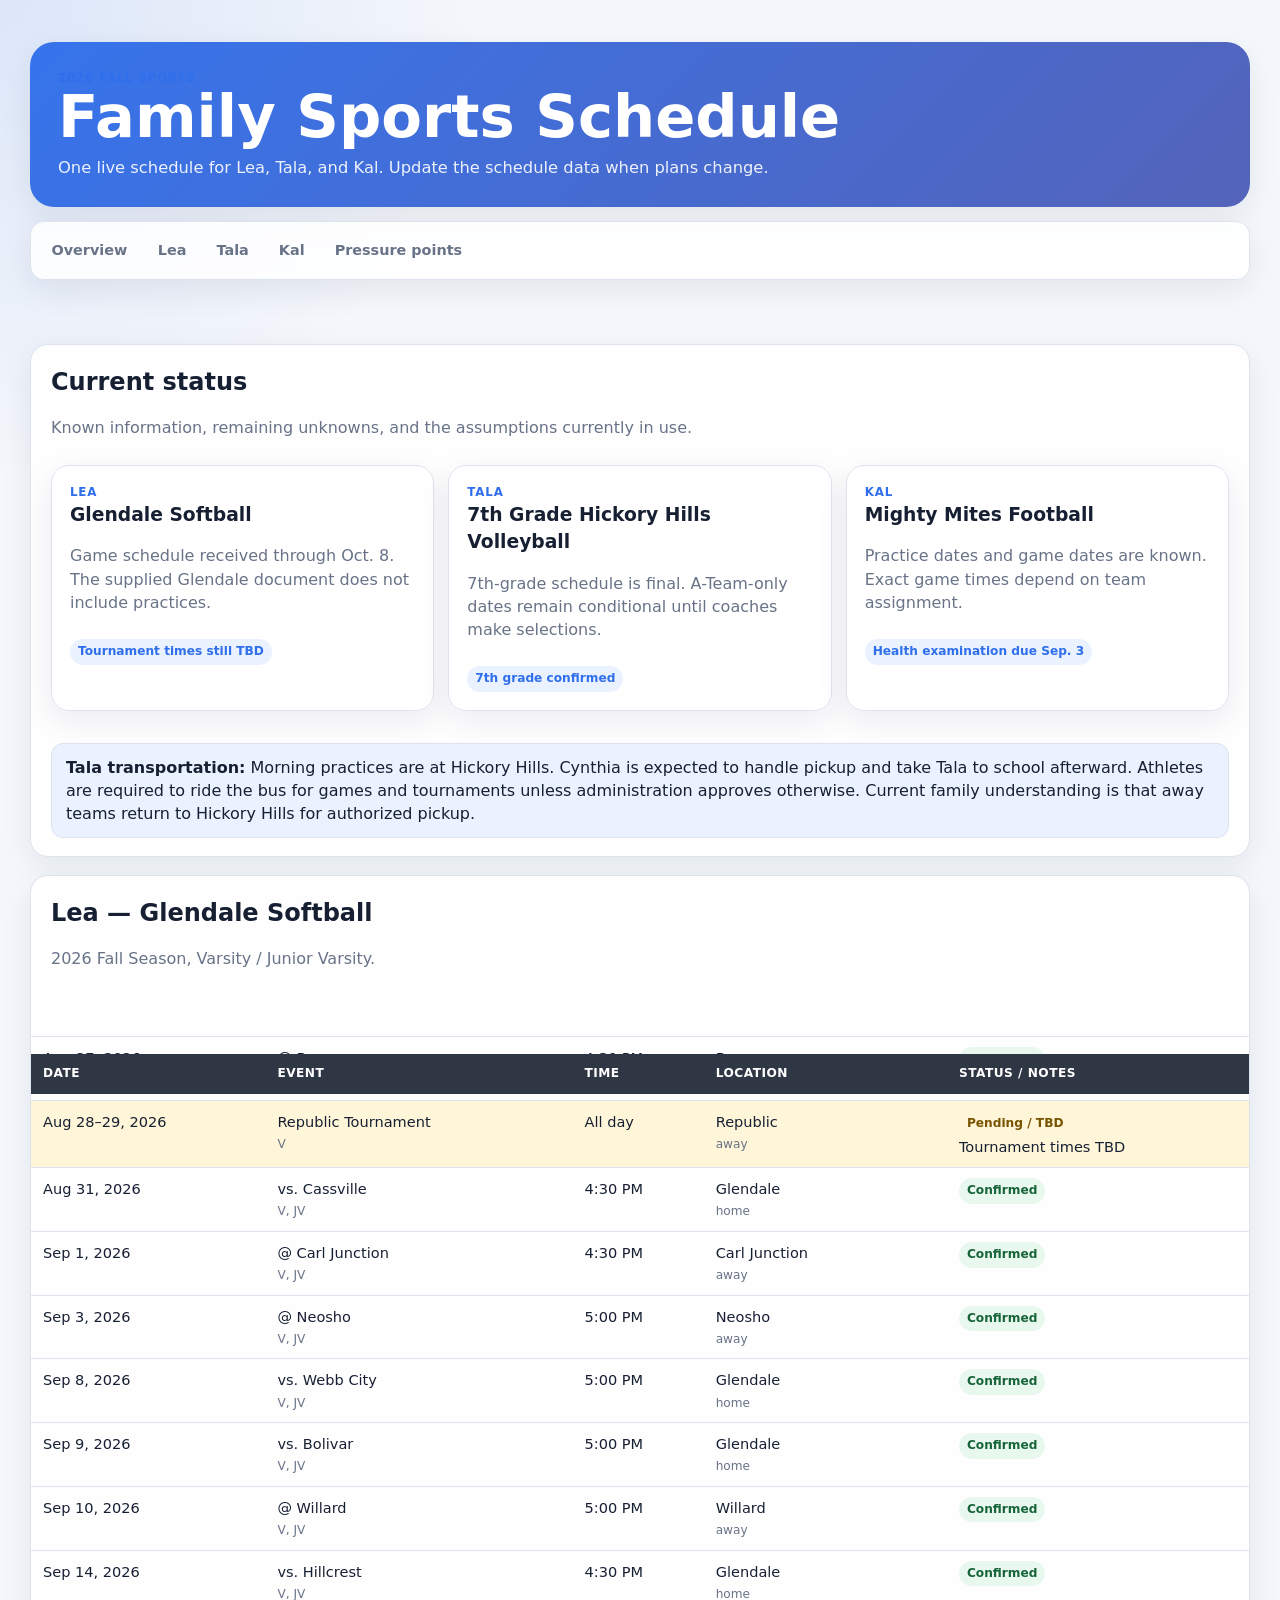
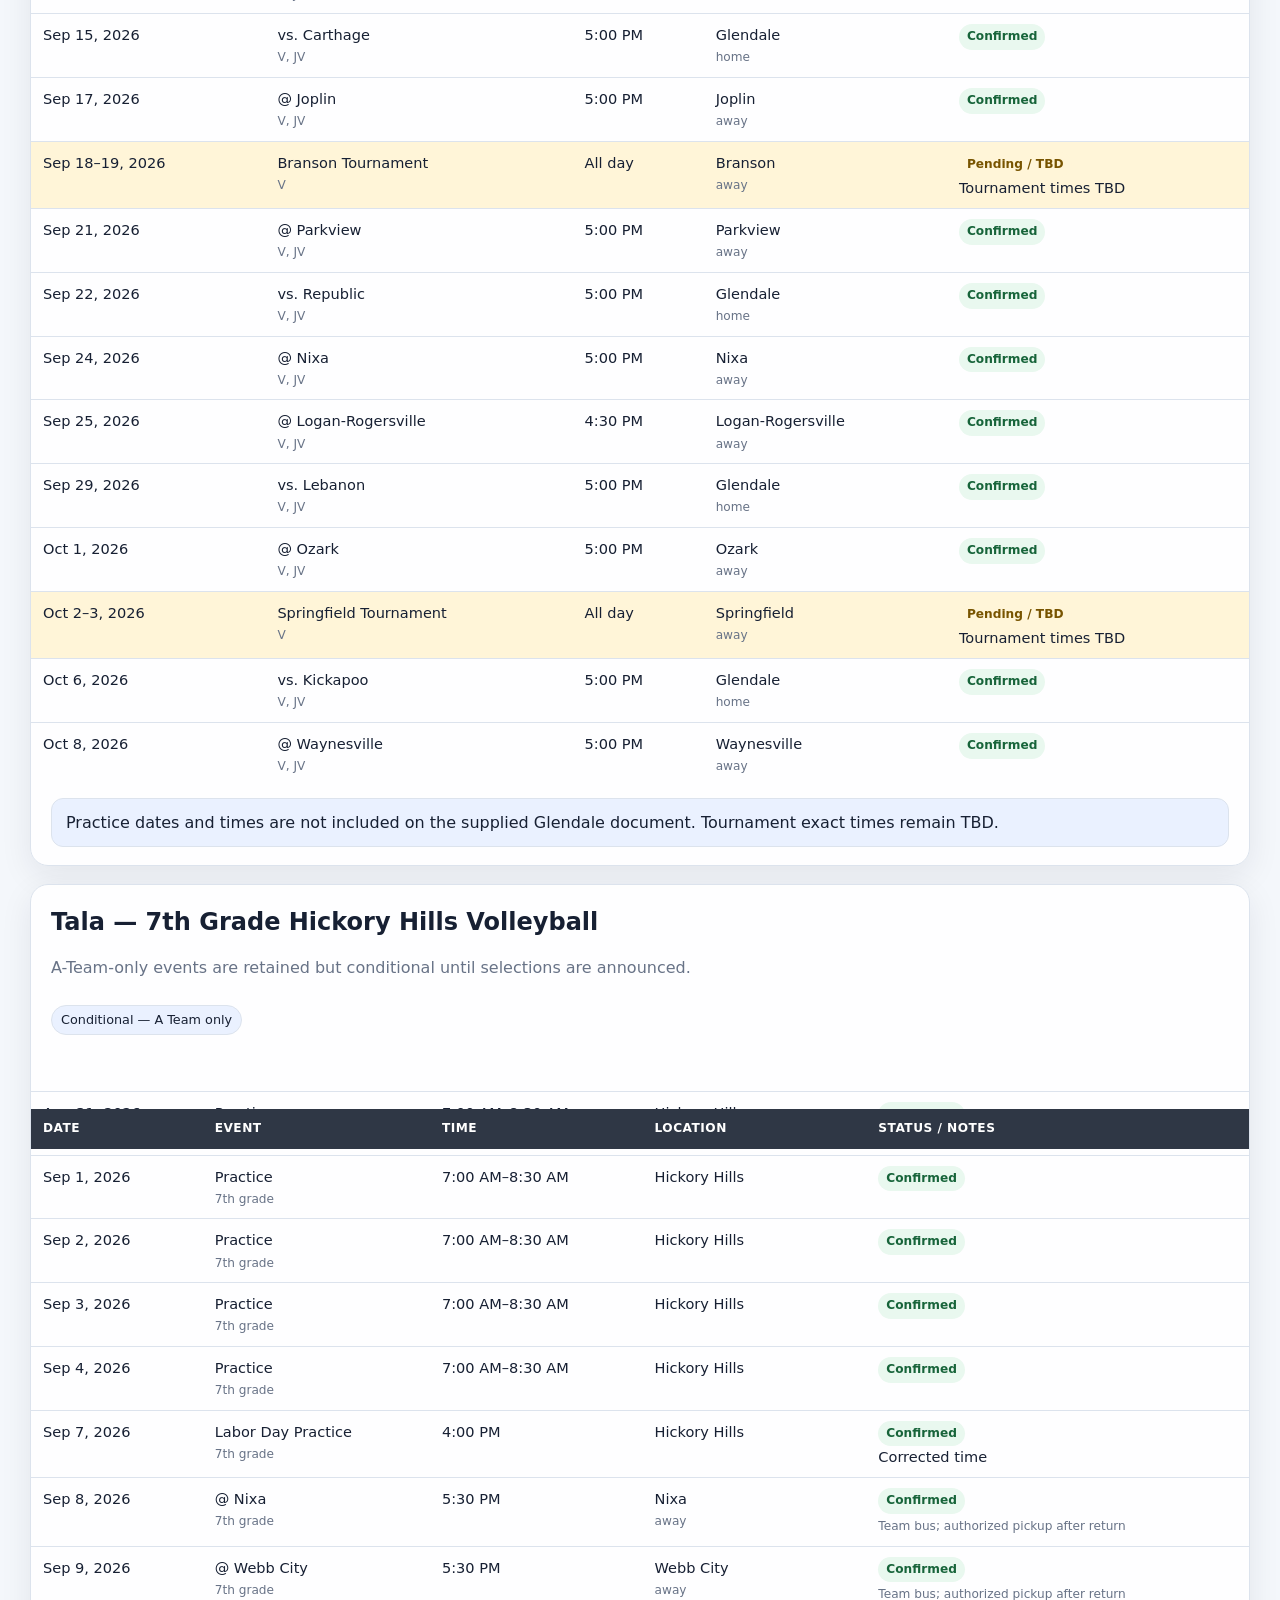
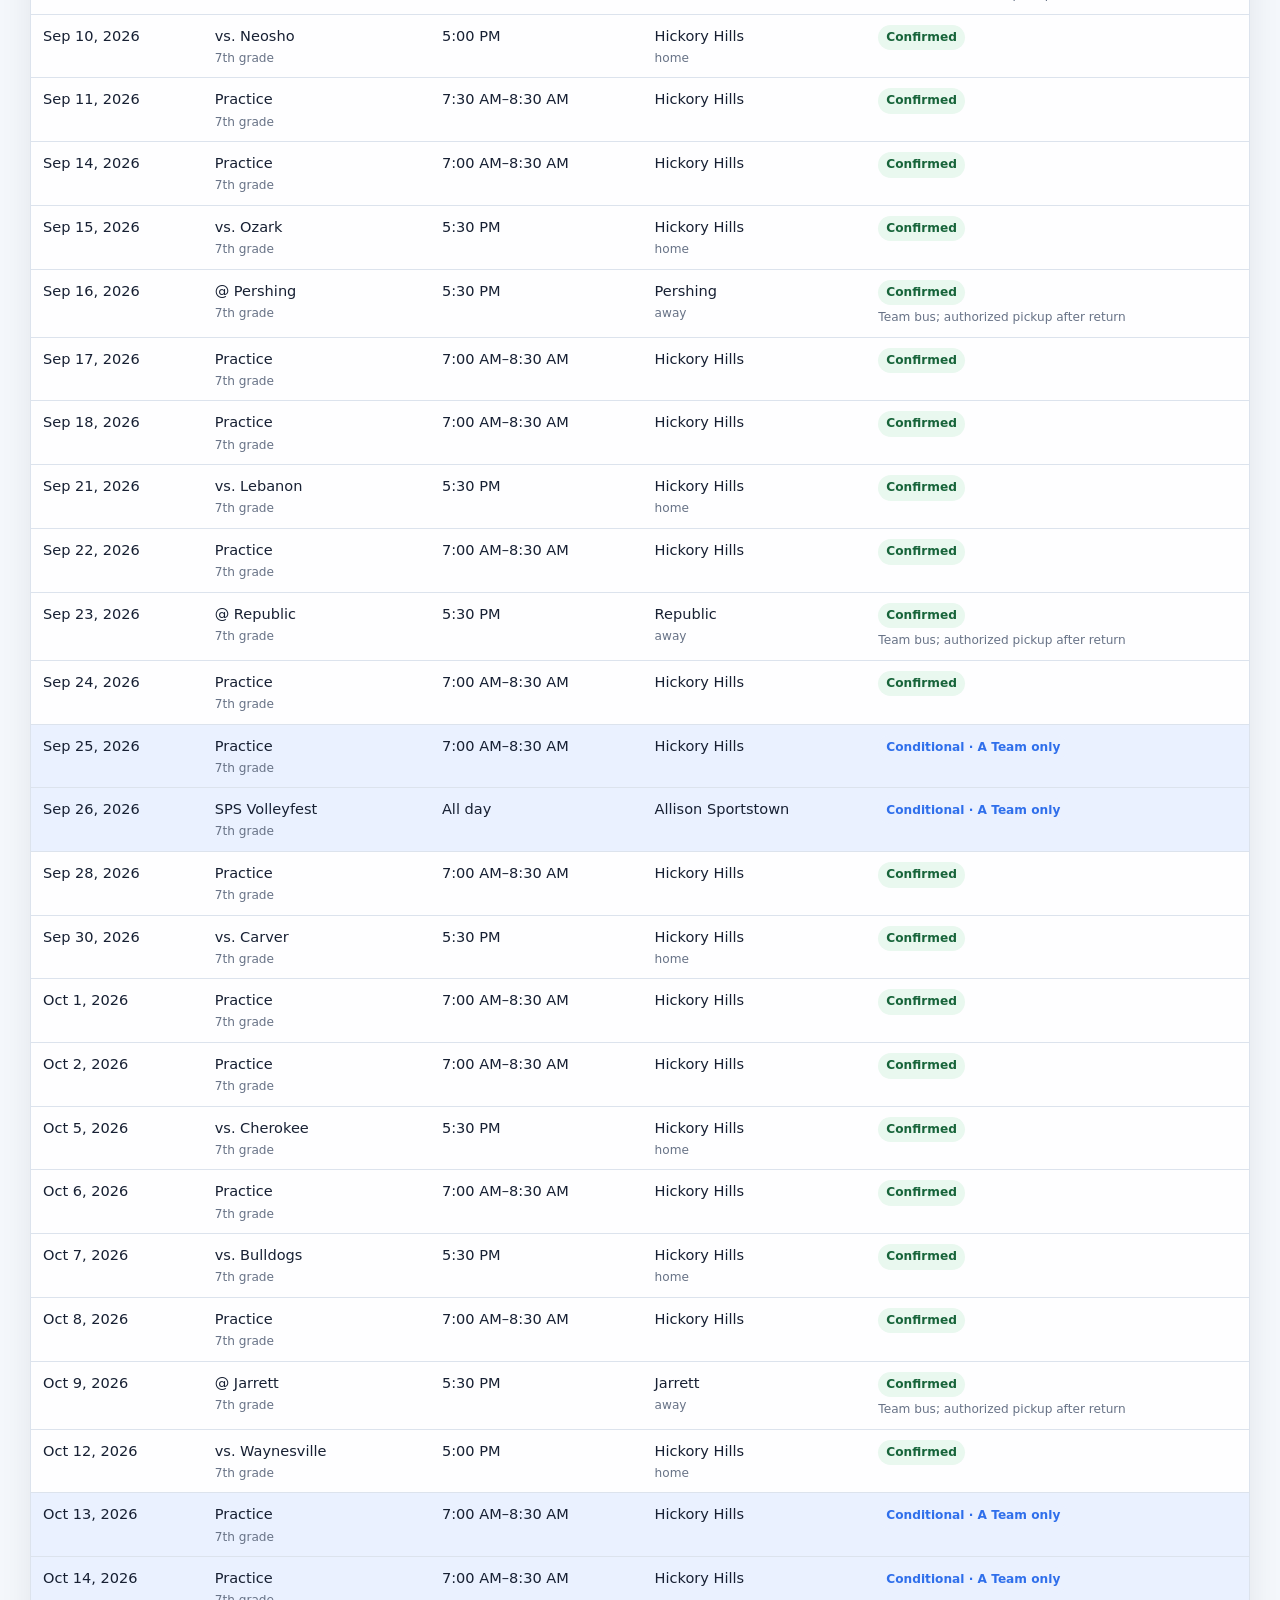
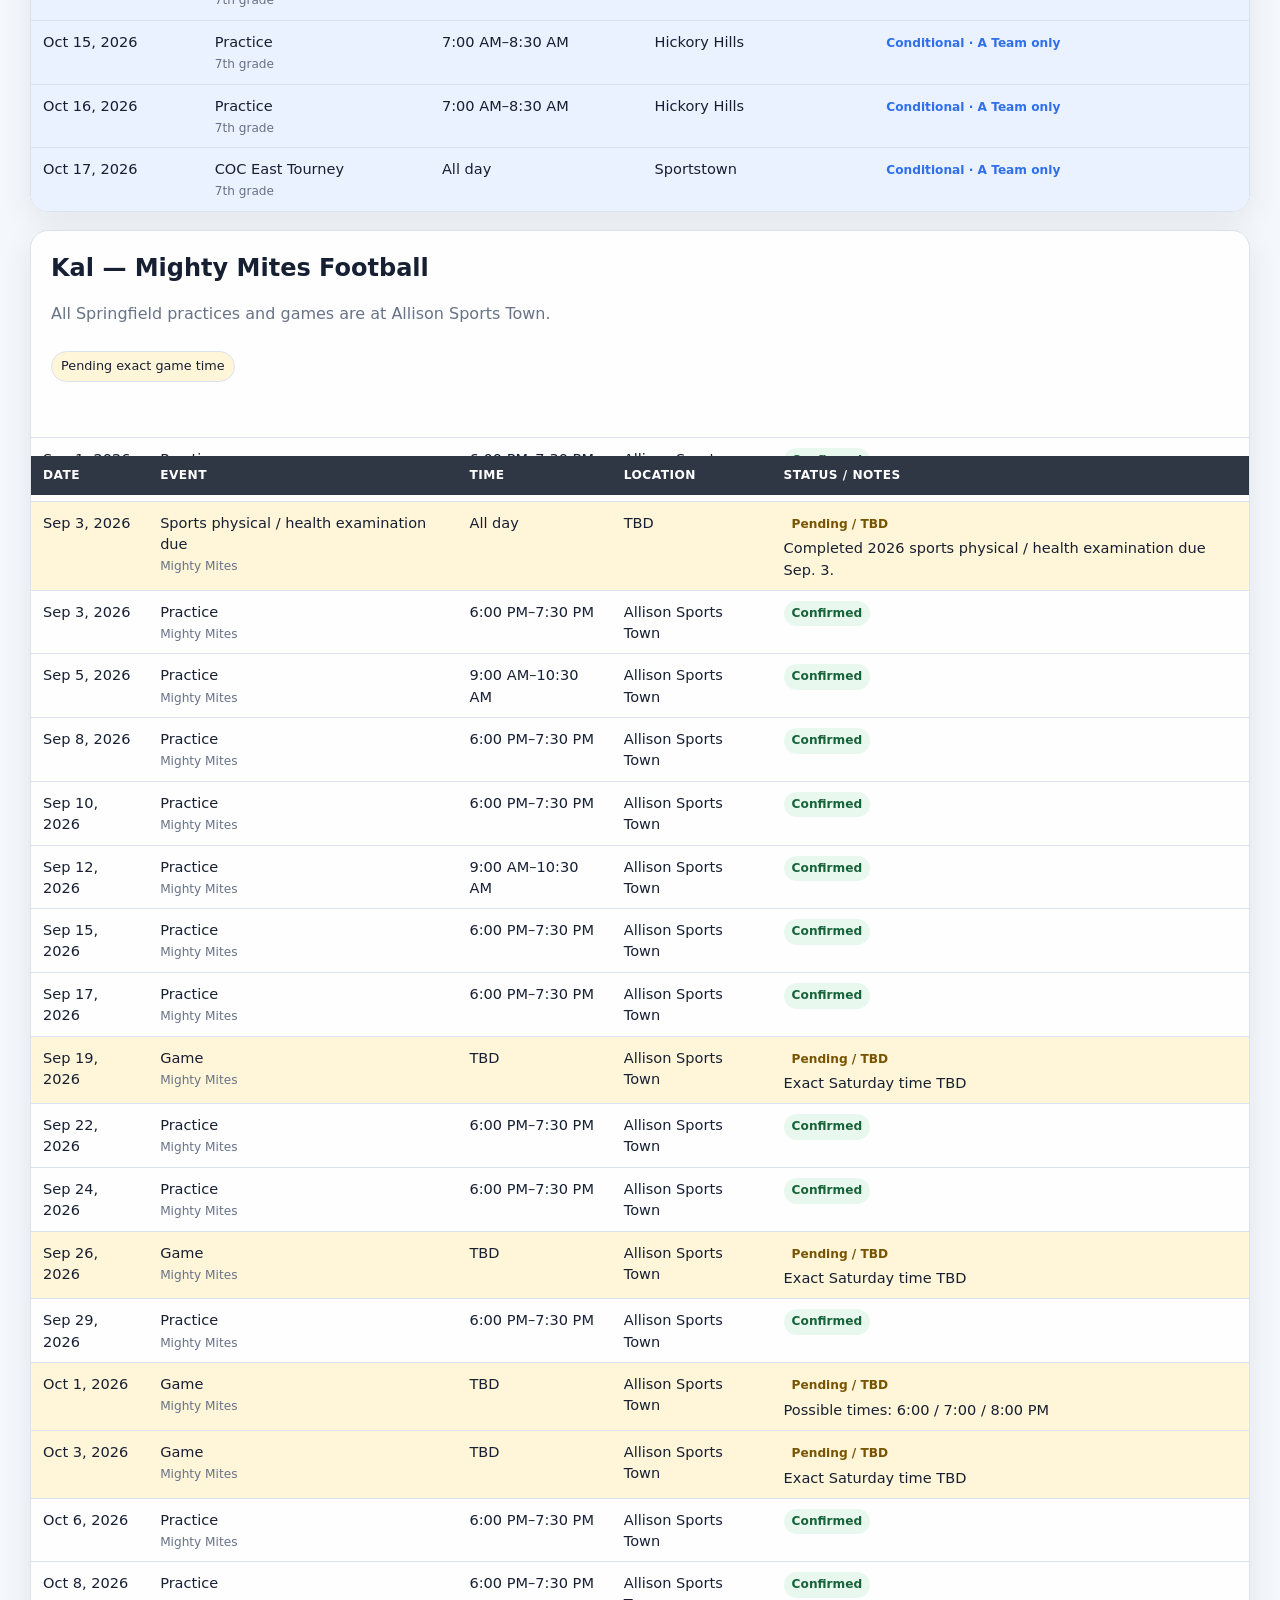
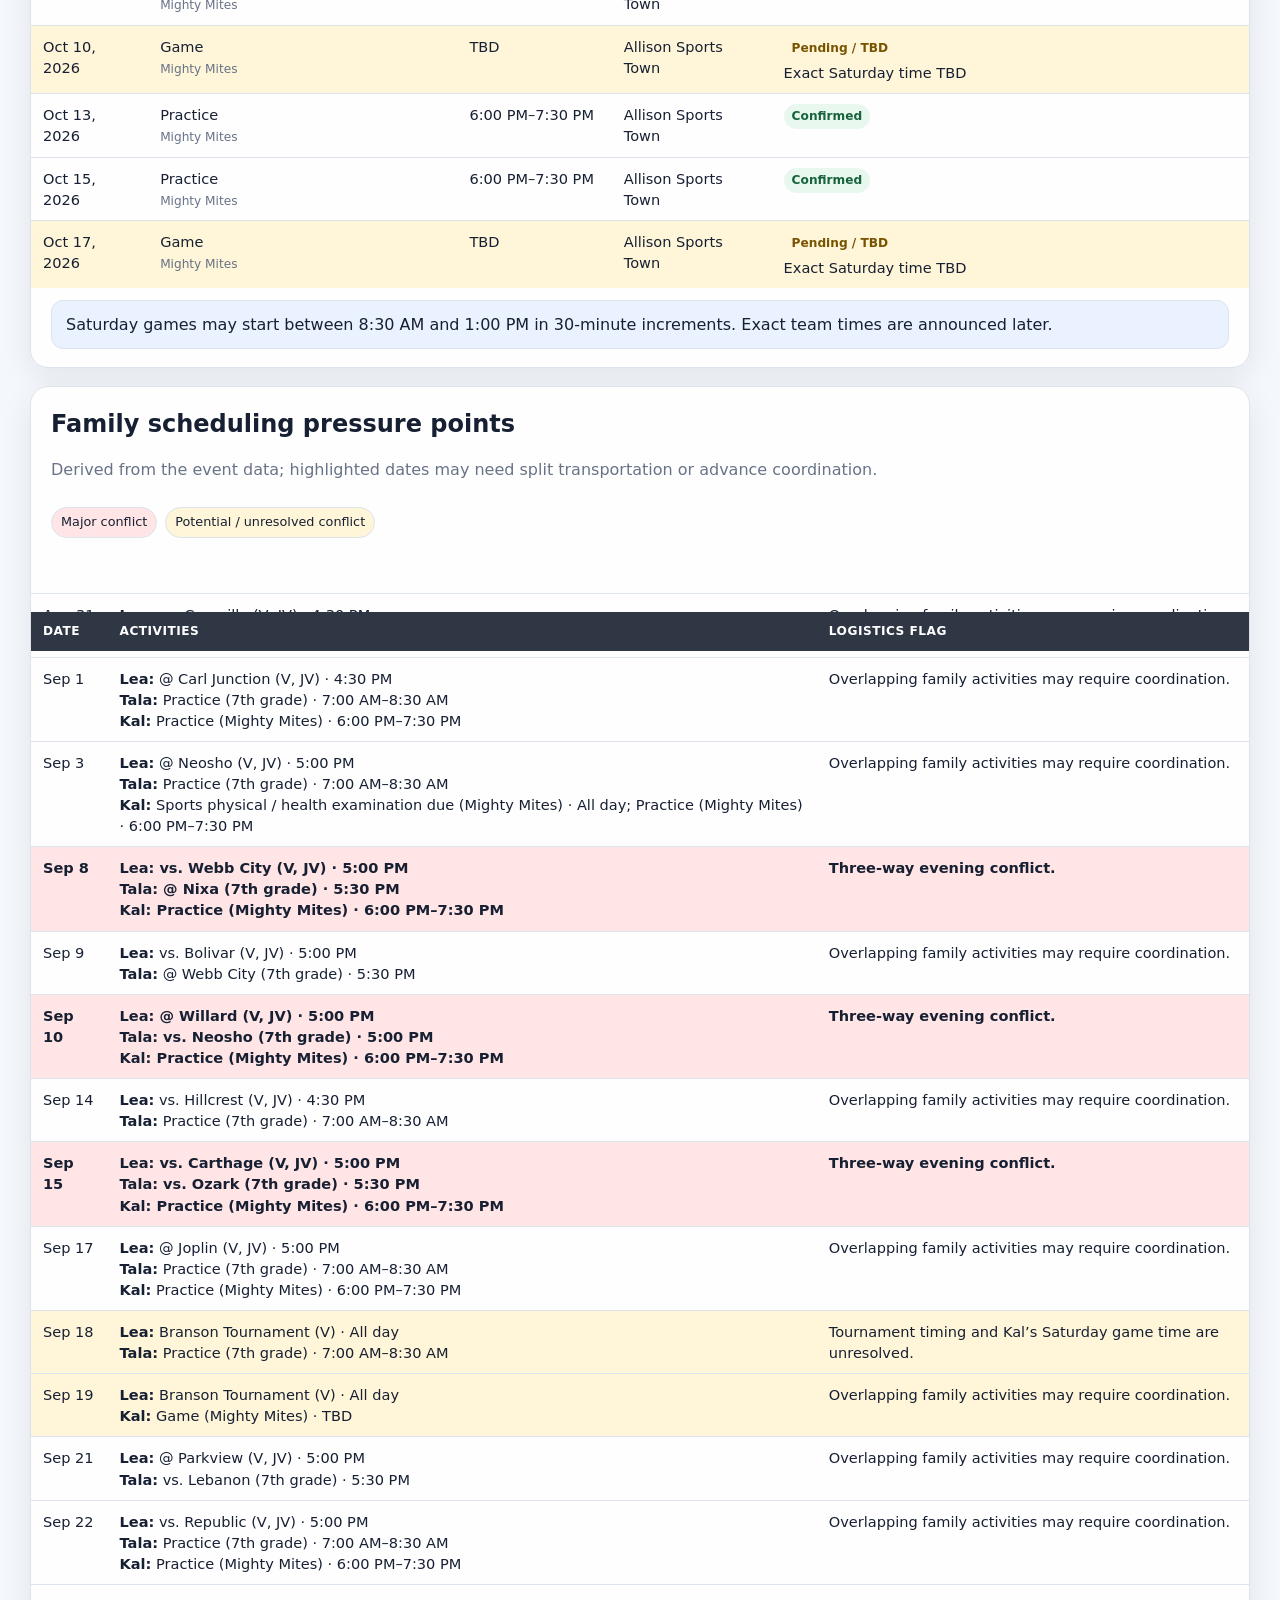
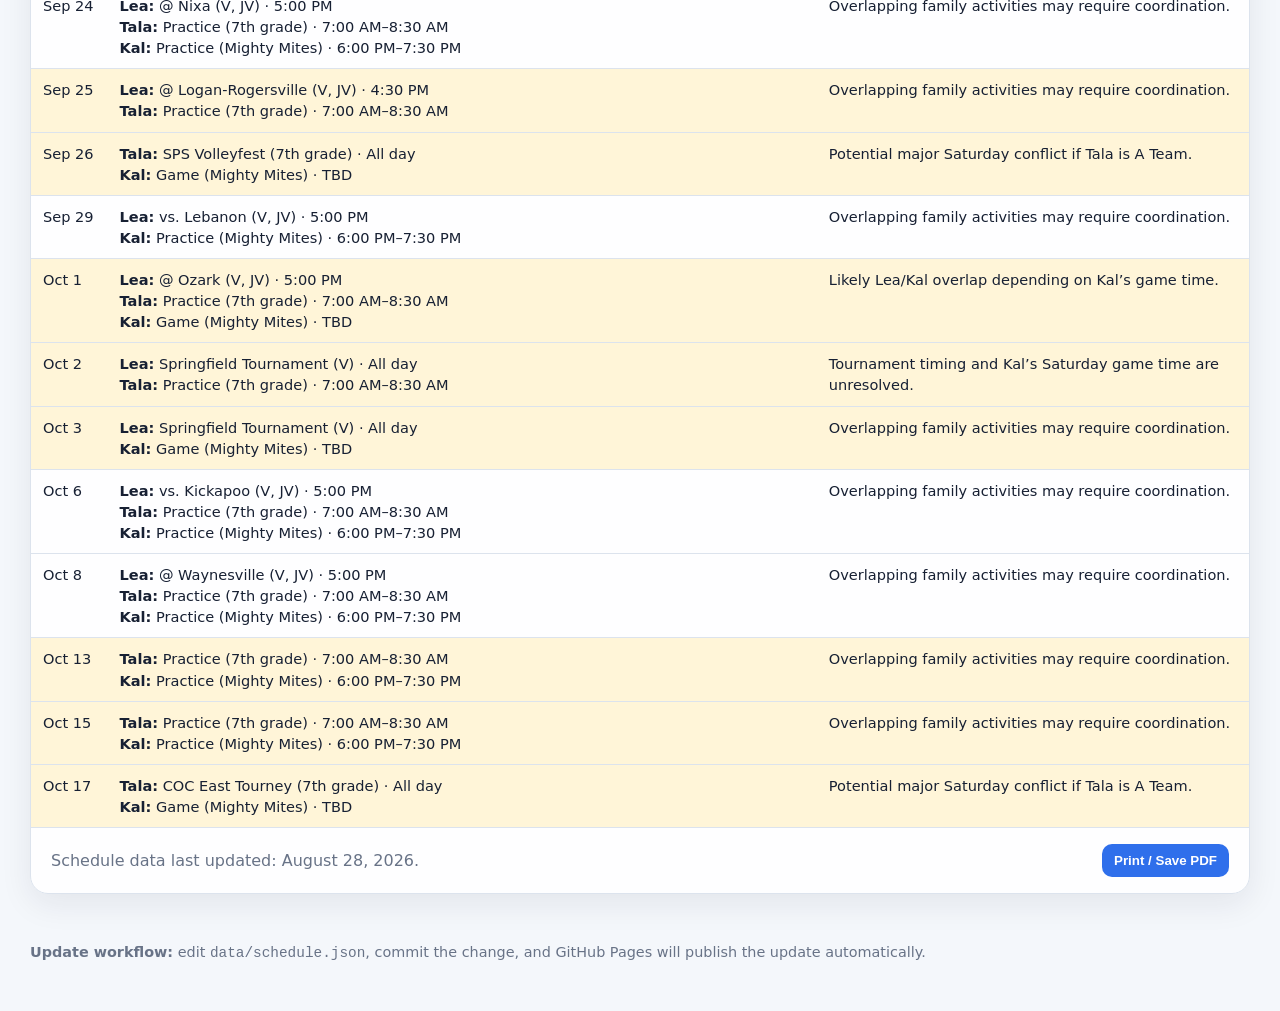
==== index.html @ ba75cf45 "Build data-driven Fall 2026 sports schedule site" ====
<!doctype html>
<html lang="en">
<head>
  <meta charset="utf-8">
  <meta name="viewport" content="width=device-width, initial-scale=1">
  <meta name="color-scheme" content="light dark">
  <meta name="description" content="Fall 2026 family sports schedule for Lea, Tala, and Kal.">
  <title>Family Fall Sports Schedule 2026</title>
  <link rel="stylesheet" href="assets/styles.css">
  <script src="assets/app.js" defer></script>
</head>
<body>
  <div class="wrap">
    <header>
      <div class="hero"><div class="eyebrow hero-eyebrow">2026 Fall Sports</div><h1>Family Sports Schedule</h1><p id="hero-copy">A shared schedule for Lea, Tala, and Kal.</p></div>
      <nav aria-label="Schedule sections"><a href="#overview">Overview</a><a href="#lea">Lea</a><a href="#tala">Tala</a><a href="#kal">Kal</a><a href="#conflicts">Pressure points</a></nav>
    </header>
    <main id="schedule-app" aria-live="polite"><p class="loading">Loading schedule…</p></main>
    <footer><strong>Update workflow:</strong> edit <code>data/schedule.json</code>, commit the change, and GitHub Pages will publish the update automatically.</footer>
  </div>
</body>
</html>
---- assets/styles.css ----
:root{--bg:#f4f7fb;--panel:rgba(255,255,255,.94);--text:#172033;--muted:#687387;--line:#dce3ed;--accent:#2f6feb;--accent-soft:#eaf1ff;--warning:#fff5d8;--danger:#ffe5e5;--success:#e9f8ef;--shadow:0 10px 32px rgba(20,31,54,.08);--radius:18px;--max:1220px}@media(prefers-color-scheme:dark){:root{--bg:#0d1117;--panel:#161b22;--text:#e6edf3;--muted:#9da7b3;--line:#30363d;--accent:#6ea8fe;--accent-soft:#17284d;--warning:#3b3217;--danger:#452323;--success:#173524;--shadow:none}}*{box-sizing:border-box}html{scroll-behavior:smooth}body{margin:0;font-family:Inter,ui-sans-serif,system-ui,-apple-system,BlinkMacSystemFont,"Segoe UI",sans-serif;background:radial-gradient(circle at top left,rgba(47,111,235,.12),transparent 30rem),var(--bg);color:var(--text);line-height:1.45}.wrap{width:min(var(--max),calc(100% - 28px));margin:0 auto}header{padding:42px 0 22px}.hero{background:linear-gradient(135deg,rgba(47,111,235,.96),rgba(70,87,180,.92));color:white;border-radius:24px;padding:28px;box-shadow:var(--shadow)}.hero h1{margin:0 0 8px;font-size:clamp(2rem,5vw,3.7rem);line-height:1.02}.hero p{margin:0;max-width:850px;opacity:.9;font-size:1.02rem}.hero-eyebrow{color:#dbe7ff}.eyebrow{color:var(--accent);font-weight:800;text-transform:uppercase;letter-spacing:.07em;font-size:.74rem}nav{position:sticky;top:0;z-index:20;margin:14px 0 24px;background:color-mix(in srgb,var(--panel) 90%,transparent);backdrop-filter:blur(16px);border:1px solid var(--line);border-radius:14px;padding:10px;display:flex;gap:8px;flex-wrap:wrap;box-shadow:var(--shadow)}nav a{text-decoration:none;padding:8px 11px;border-radius:10px;color:var(--muted);font-weight:700;font-size:.9rem}nav a:hover{background:var(--accent-soft);color:var(--accent)}section,.card{background:var(--panel);border:1px solid var(--line);border-radius:var(--radius);box-shadow:var(--shadow)}section{margin:18px 0;overflow:hidden}.section-head{padding:20px 20px 10px}.section-head h2{margin:0 0 4px;font-size:1.5rem}.section-head p,.muted{color:var(--muted)}.grid{display:grid;grid-template-columns:repeat(3,minmax(0,1fr));gap:14px;padding:0 20px 20px}.card{padding:18px}.card h3{margin:0 0 5px}.tag,.badge{display:inline-flex;align-items:center;padding:4px 8px;border-radius:999px;font-size:.76rem;font-weight:800}.tag{margin-top:9px;background:var(--accent-soft);color:var(--accent)}.badge{background:var(--success);color:#17643a}.badge.pending{background:var(--warning);color:#785400}.badge.conditional{background:var(--accent-soft);color:var(--accent)}.badge.cancelled{background:var(--danger);color:#9c1c1c}.note{margin:12px 20px 18px;padding:12px 14px;border-radius:12px;background:var(--accent-soft);border:1px solid var(--line)}.legend{display:flex;gap:8px;flex-wrap:wrap;padding:0 20px 16px}.legend span{font-size:.8rem;padding:5px 9px;border-radius:999px;border:1px solid var(--line)}.legend .conditional{background:var(--accent-soft)}.legend .pending{background:var(--warning)}.legend .critical{background:var(--danger)}.table-wrap{overflow-x:auto}table{width:100%;border-collapse:collapse;min-width:730px}th{text-align:left;padding:11px 12px;background:#2f3745;color:white;font-size:.76rem;text-transform:uppercase;letter-spacing:.04em;position:sticky;top:58px}td{padding:10px 12px;border-top:1px solid var(--line);vertical-align:top;font-size:.91rem}tbody tr:hover{background:color-mix(in srgb,var(--accent-soft) 45%,transparent)}tr.conditional{background:var(--accent-soft)}tr.pending{background:var(--warning)}tr.cancelled{background:var(--danger);text-decoration:line-through}tr.critical{background:var(--danger);font-weight:700}.actions{display:flex;justify-content:space-between;gap:12px;align-items:center;padding:16px 20px;border-top:1px solid var(--line)}button{appearance:none;border:0;border-radius:10px;padding:9px 12px;font-weight:800;cursor:pointer;background:var(--accent);color:white}.loading{padding:28px;color:var(--muted)}footer{padding:30px 0 48px;color:var(--muted);font-size:.9rem}code{font-family:ui-monospace,SFMono-Regular,Consolas,monospace}@media(max-width:820px){.grid{grid-template-columns:1fr;padding:0 15px 15px}.hero{padding:22px}.section-head{padding:17px 15px 8px}.note{margin:10px 15px 15px}.legend{padding:0 15px 14px}td,th{padding:9px 10px}table{min-width:650px}}@media print{body{background:white}nav,button{display:none!important}.wrap{width:100%}section,.card,.hero{box-shadow:none;break-inside:avoid}th{position:static}}
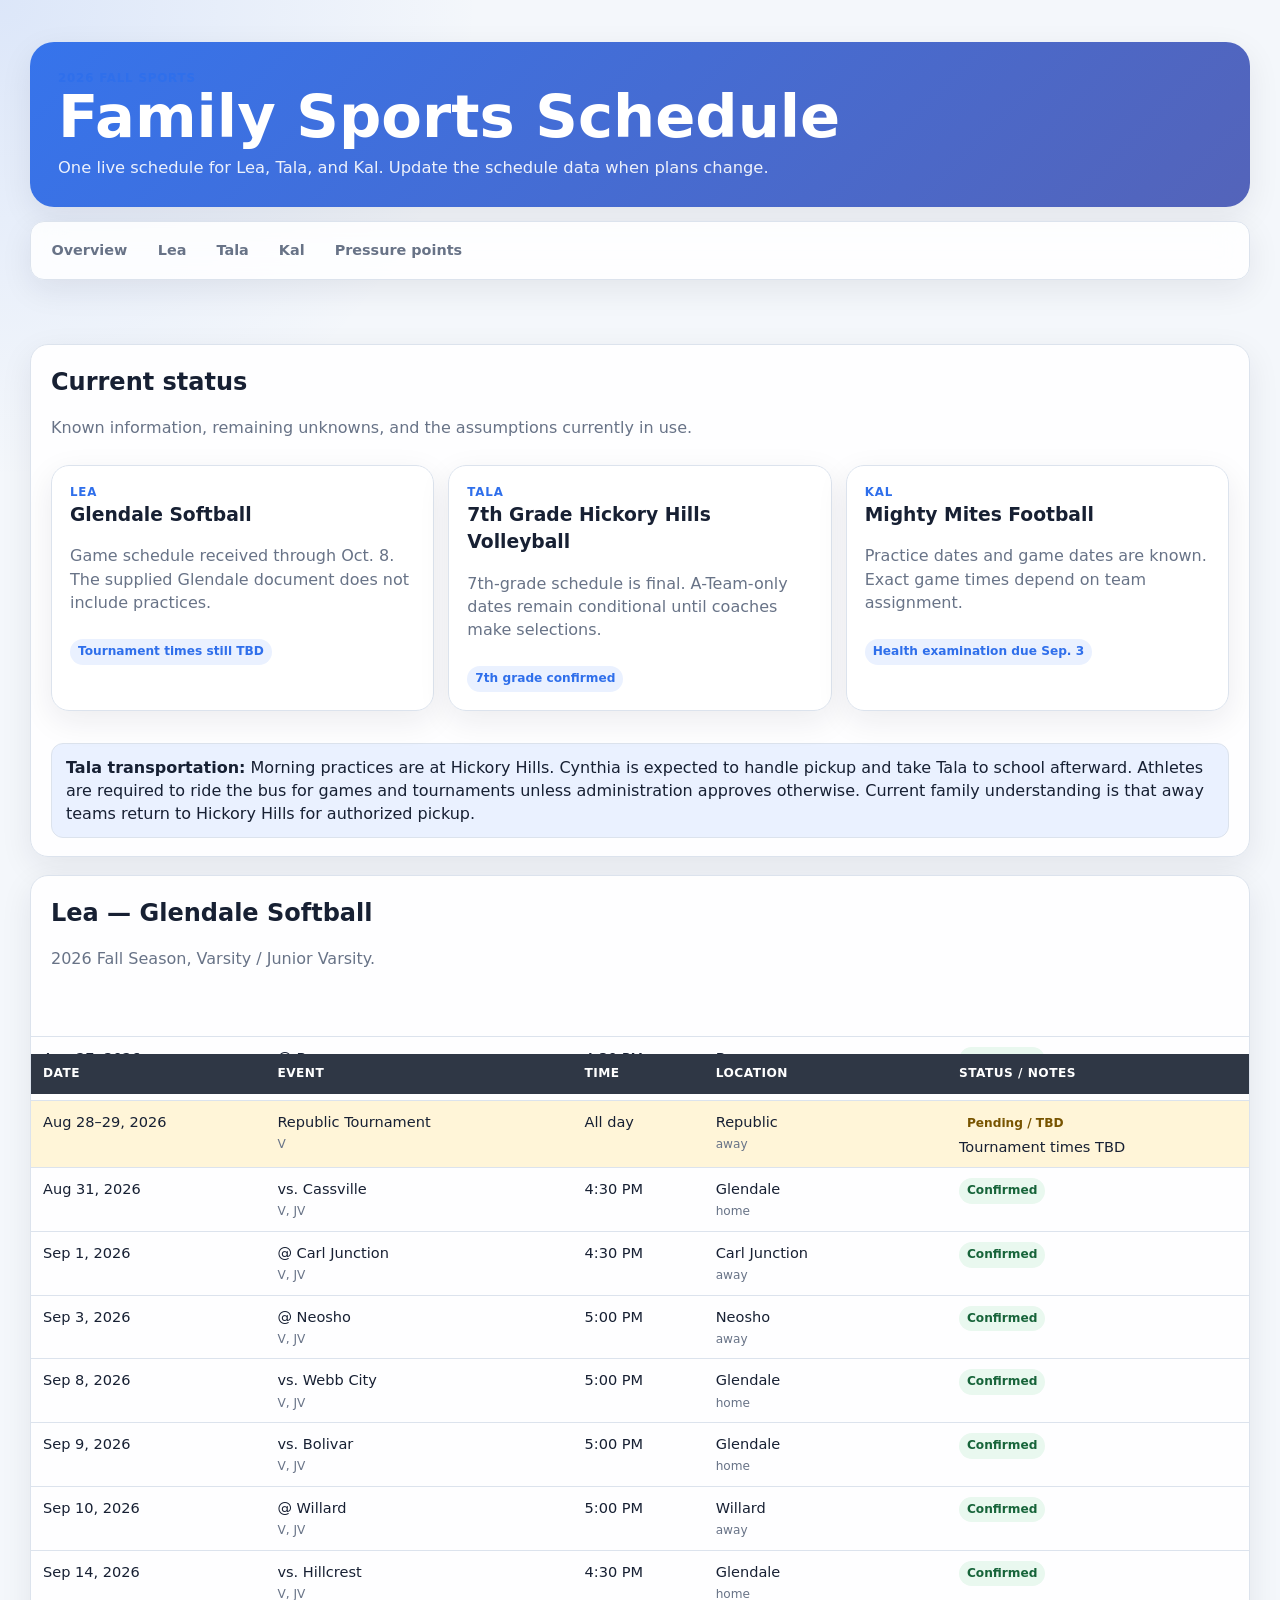
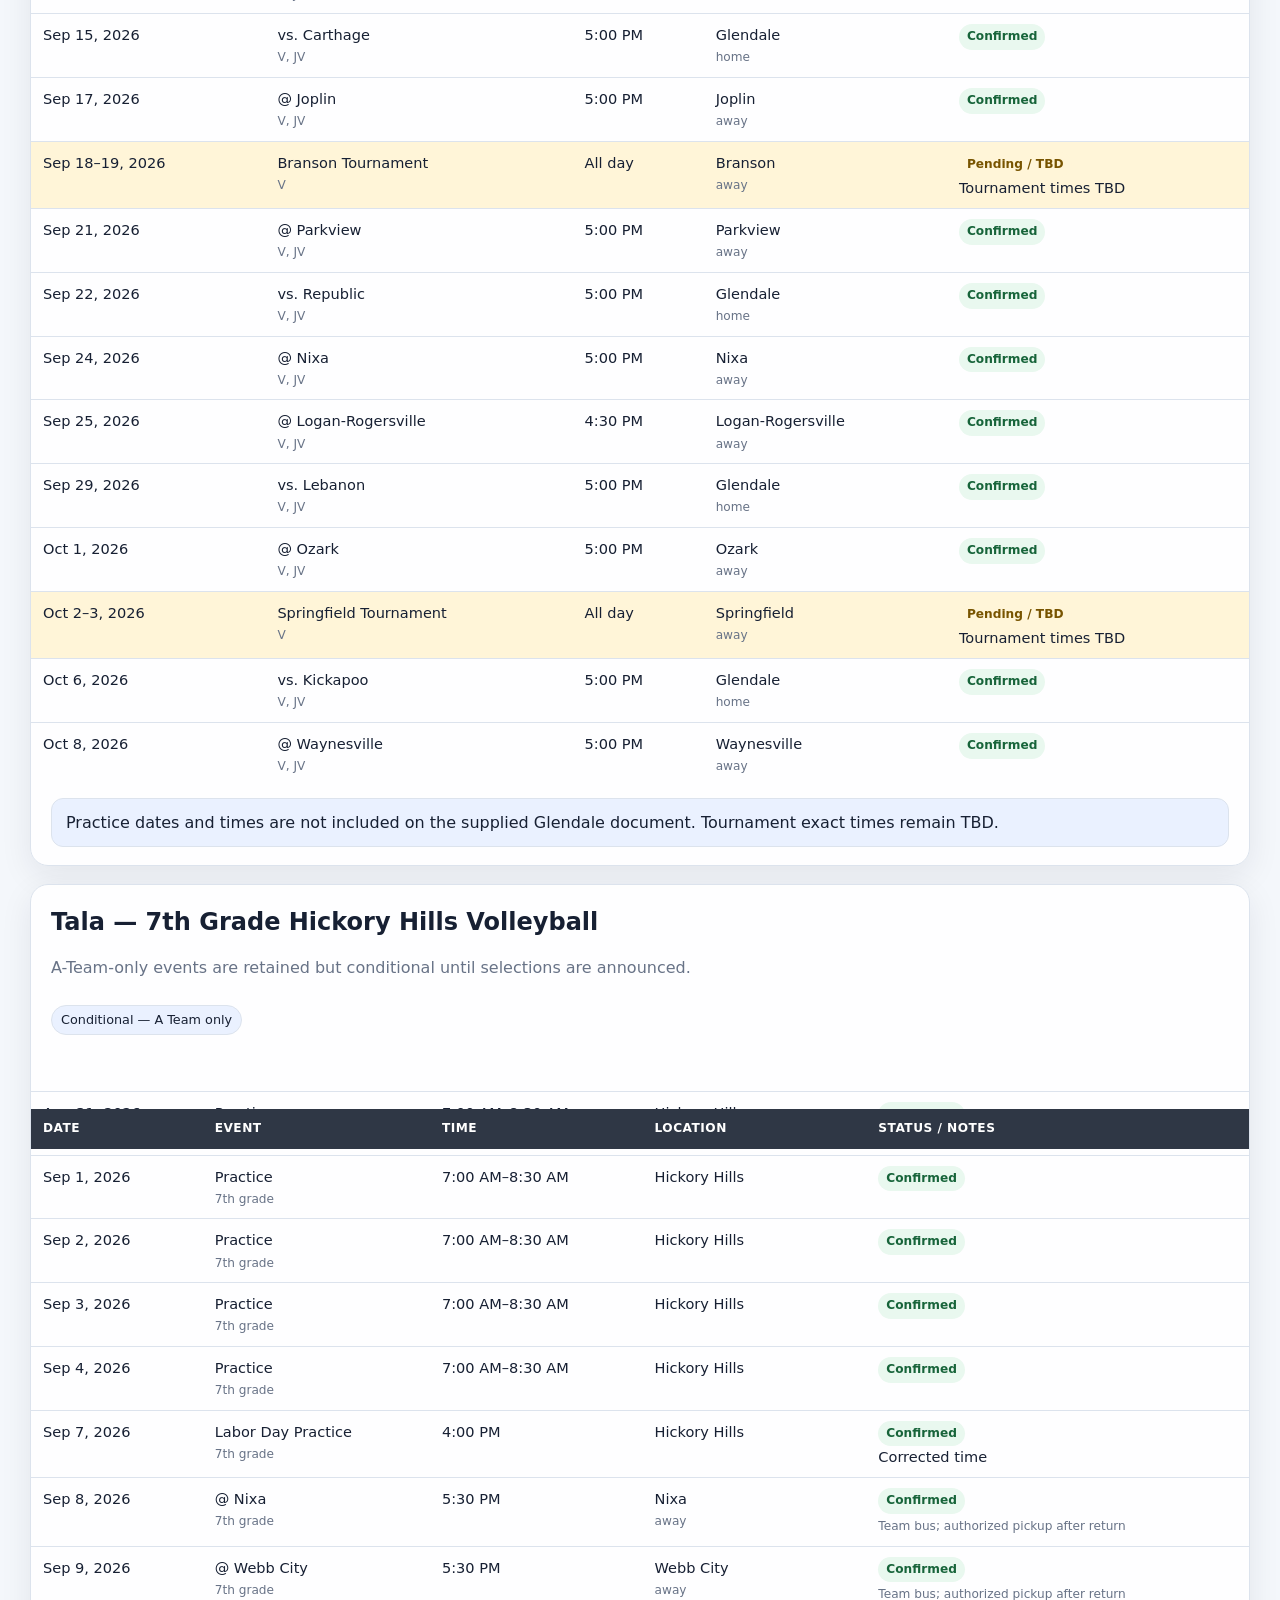
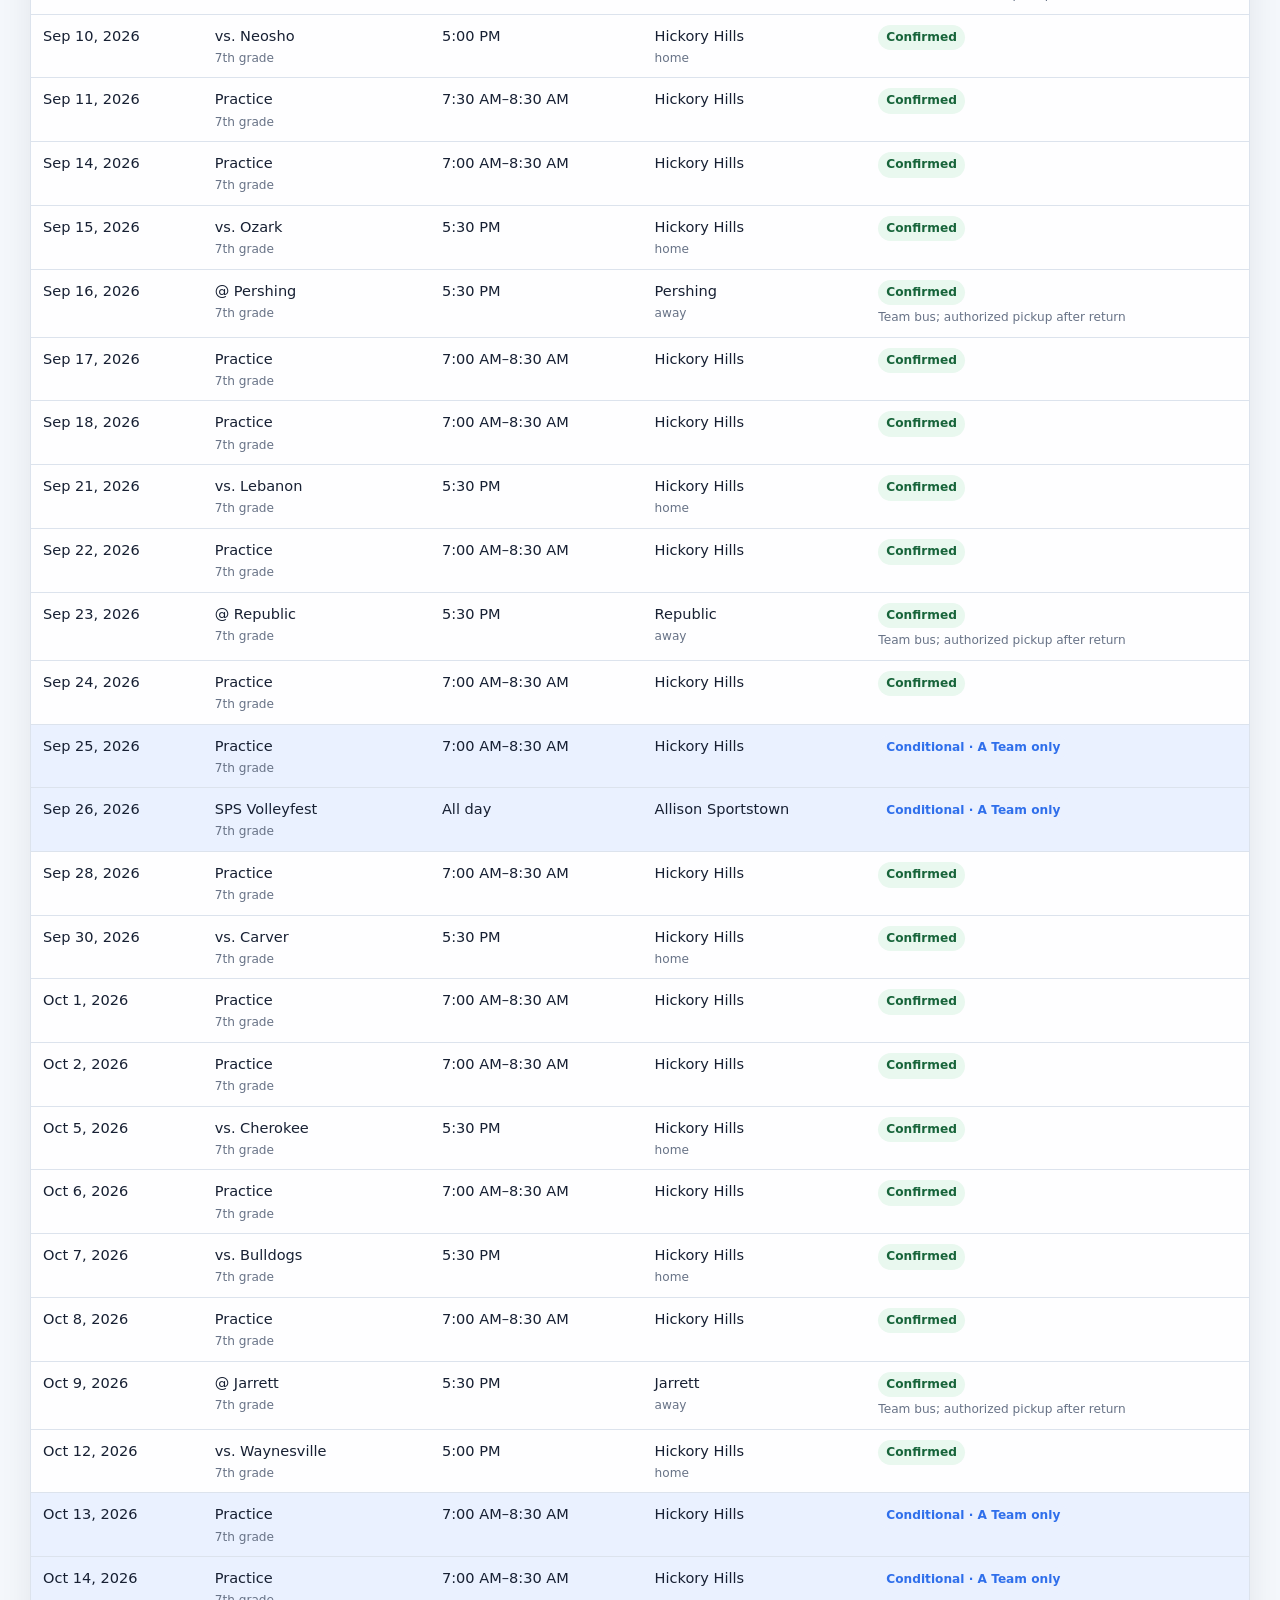
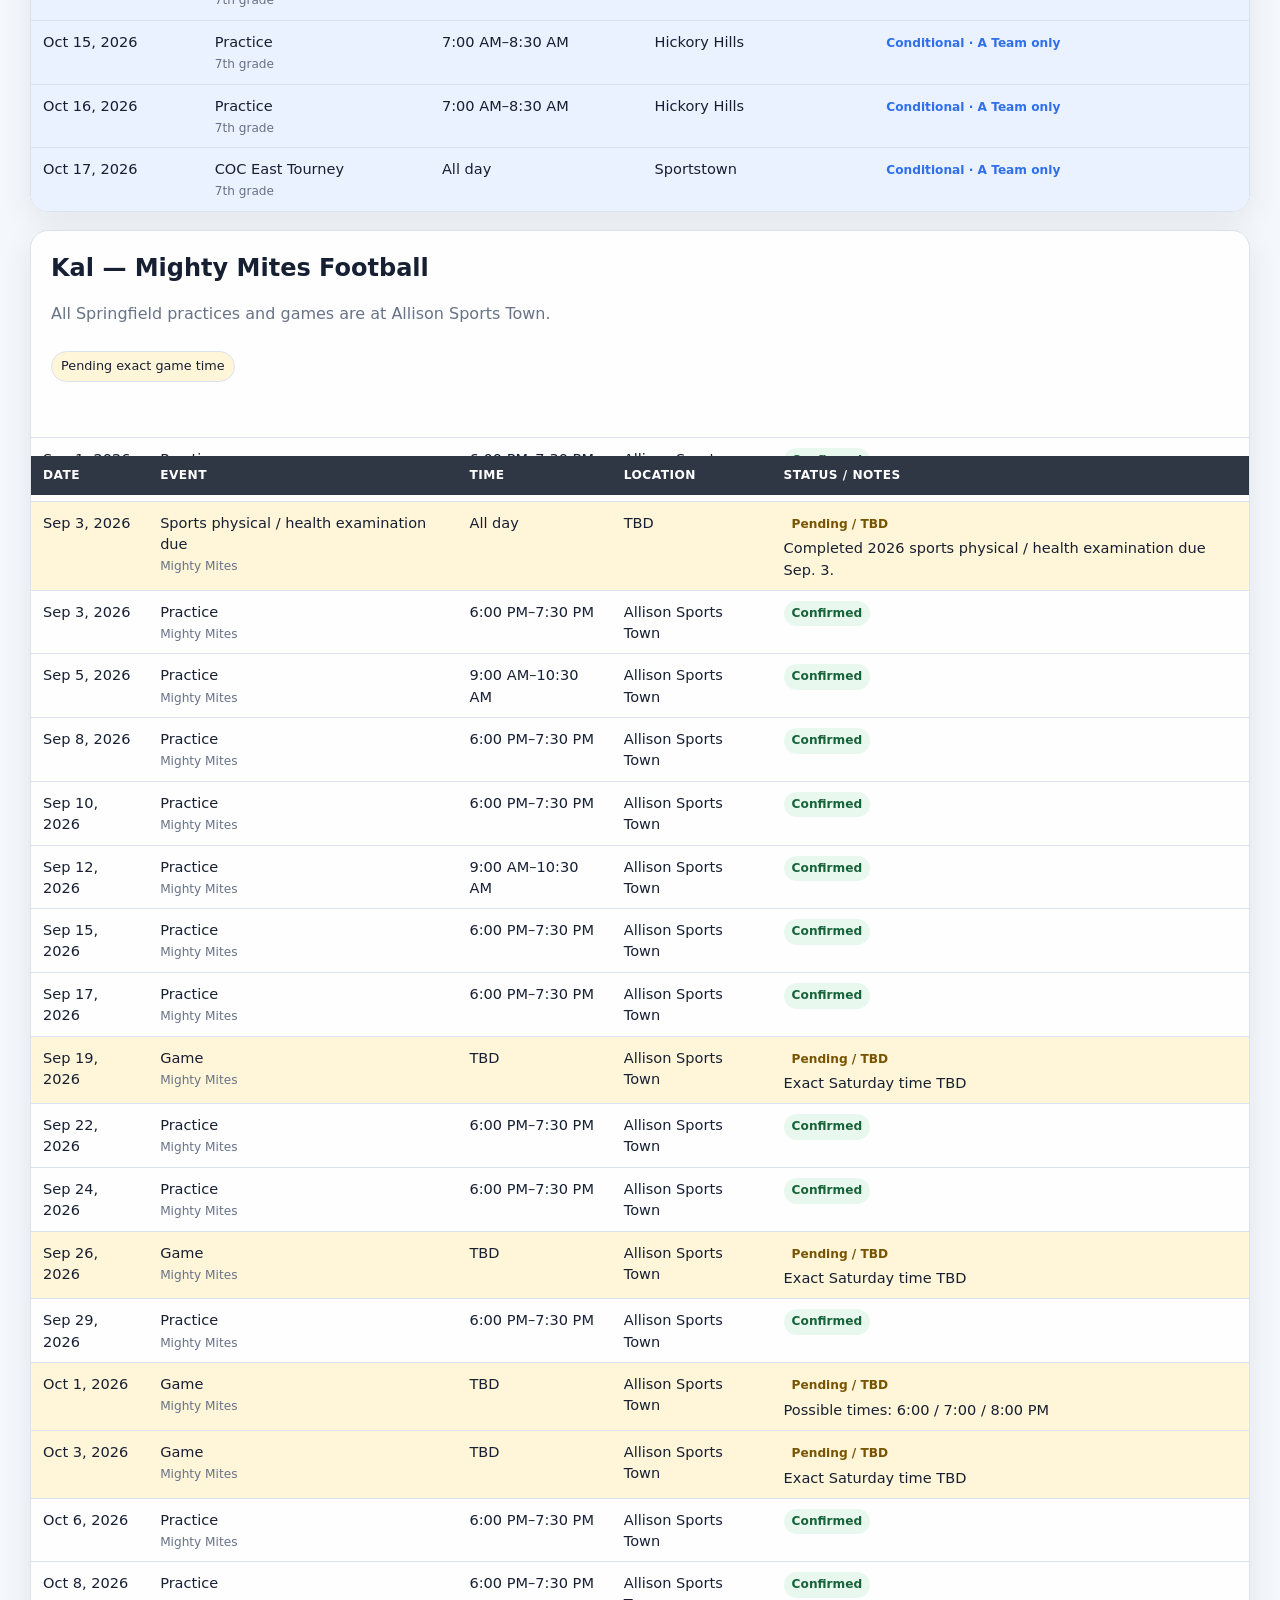
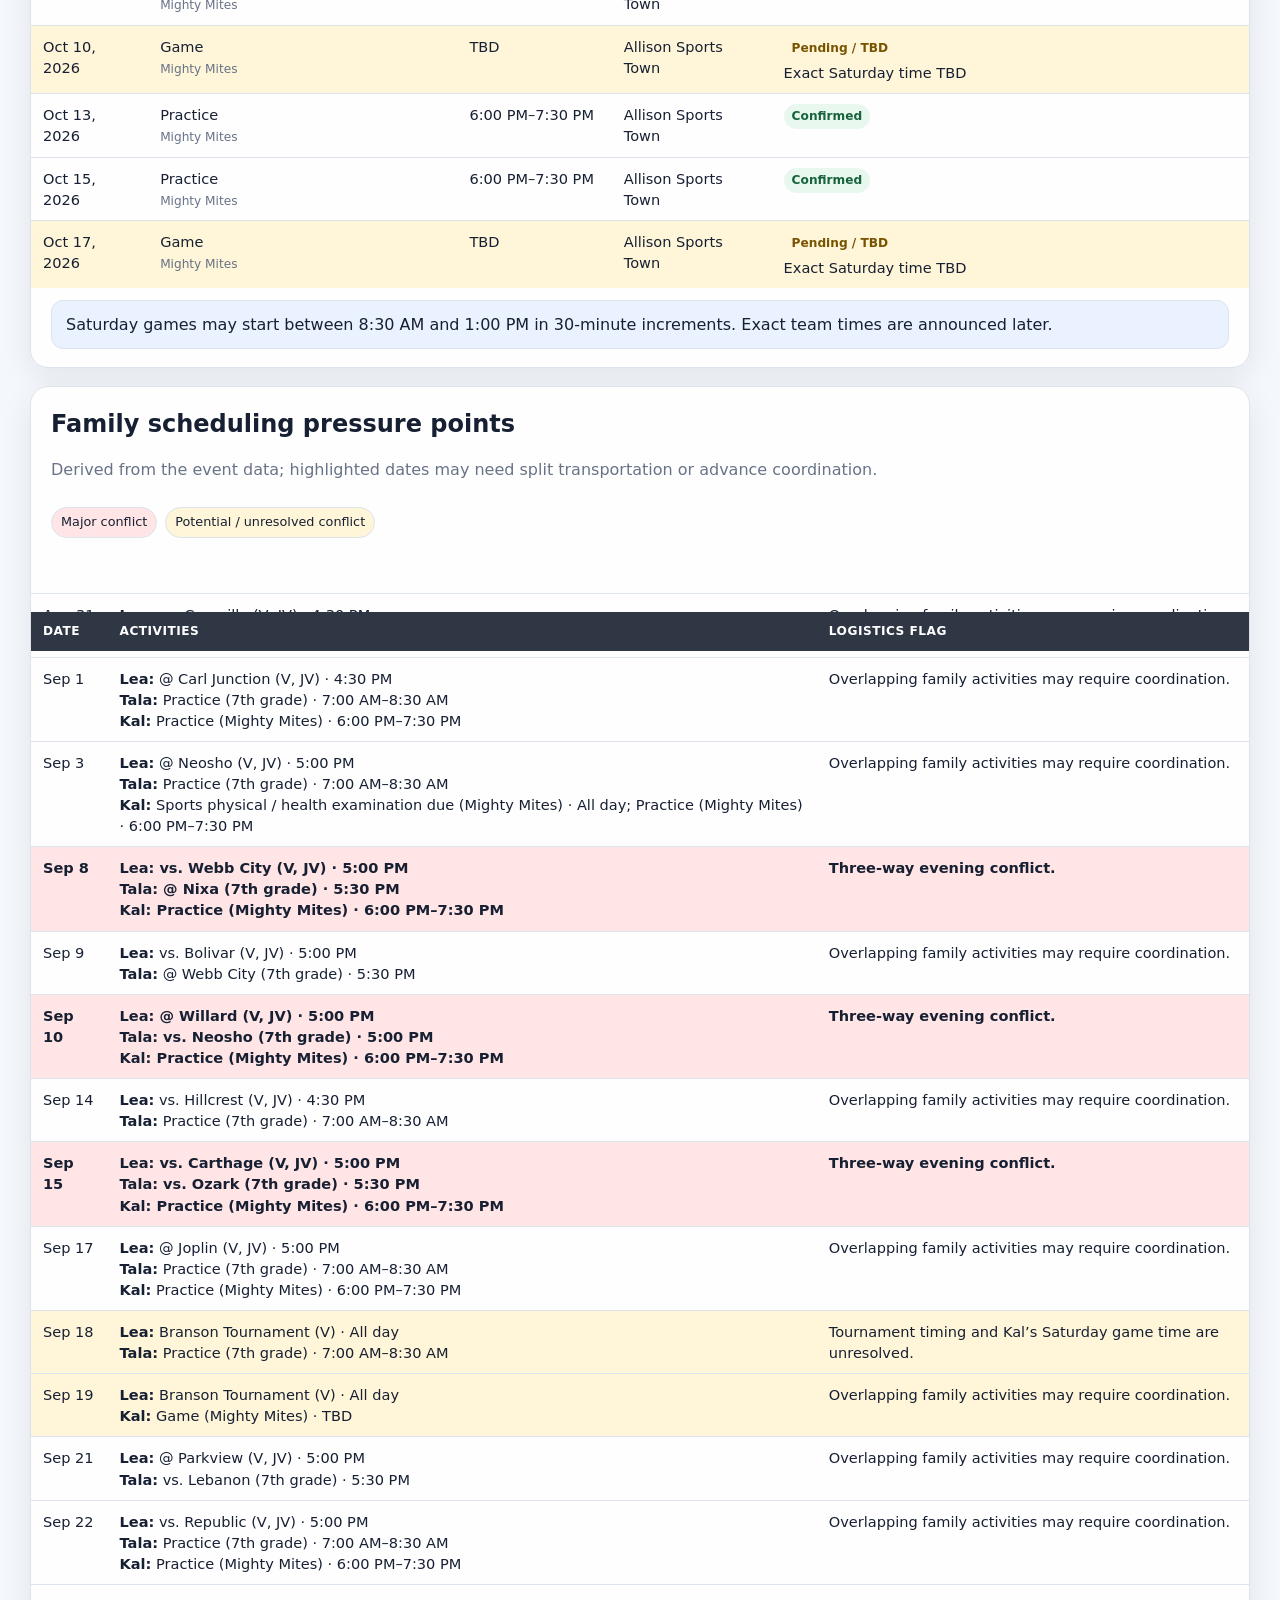
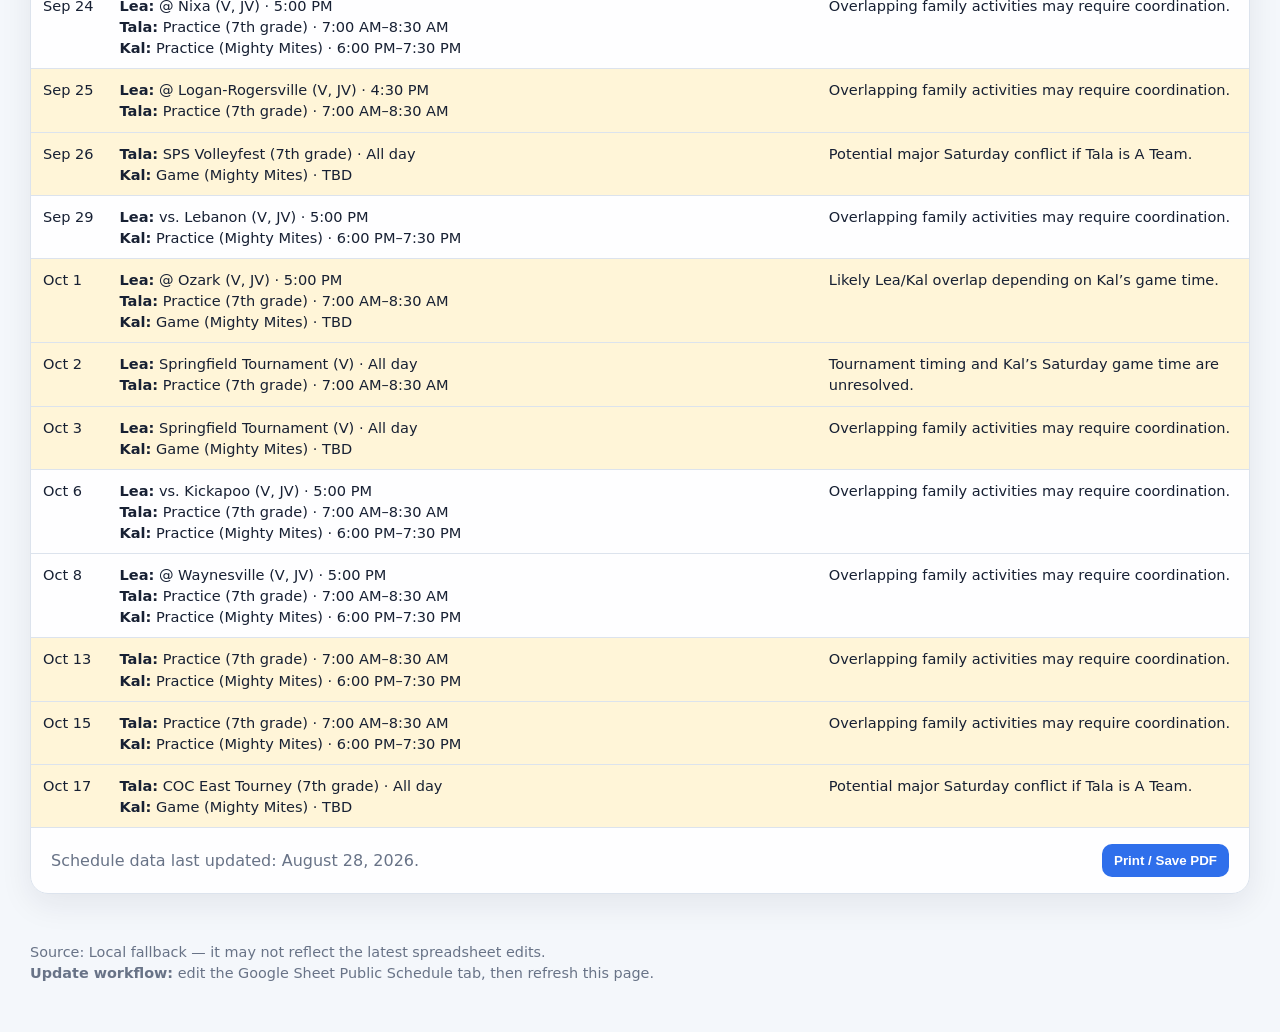
==== commit 28ce21f8: "Load public schedule from Google Sheet" ====
--- a/index.html
+++ b/index.html
@@ -16,7 +16,7 @@
       <nav aria-label="Schedule sections"><a href="#overview">Overview</a><a href="#lea">Lea</a><a href="#tala">Tala</a><a href="#kal">Kal</a><a href="#conflicts">Pressure points</a></nav>
     </header>
     <main id="schedule-app" aria-live="polite"><p class="loading">Loading schedule…</p></main>
-    <footer><strong>Update workflow:</strong> edit <code>data/schedule.json</code>, commit the change, and GitHub Pages will publish the update automatically.</footer>
+    <footer><span id="source-status" aria-live="polite"></span><br><strong>Update workflow:</strong> edit the Google Sheet Public Schedule tab, then refresh this page.</footer>
   </div>
 </body>
 </html>
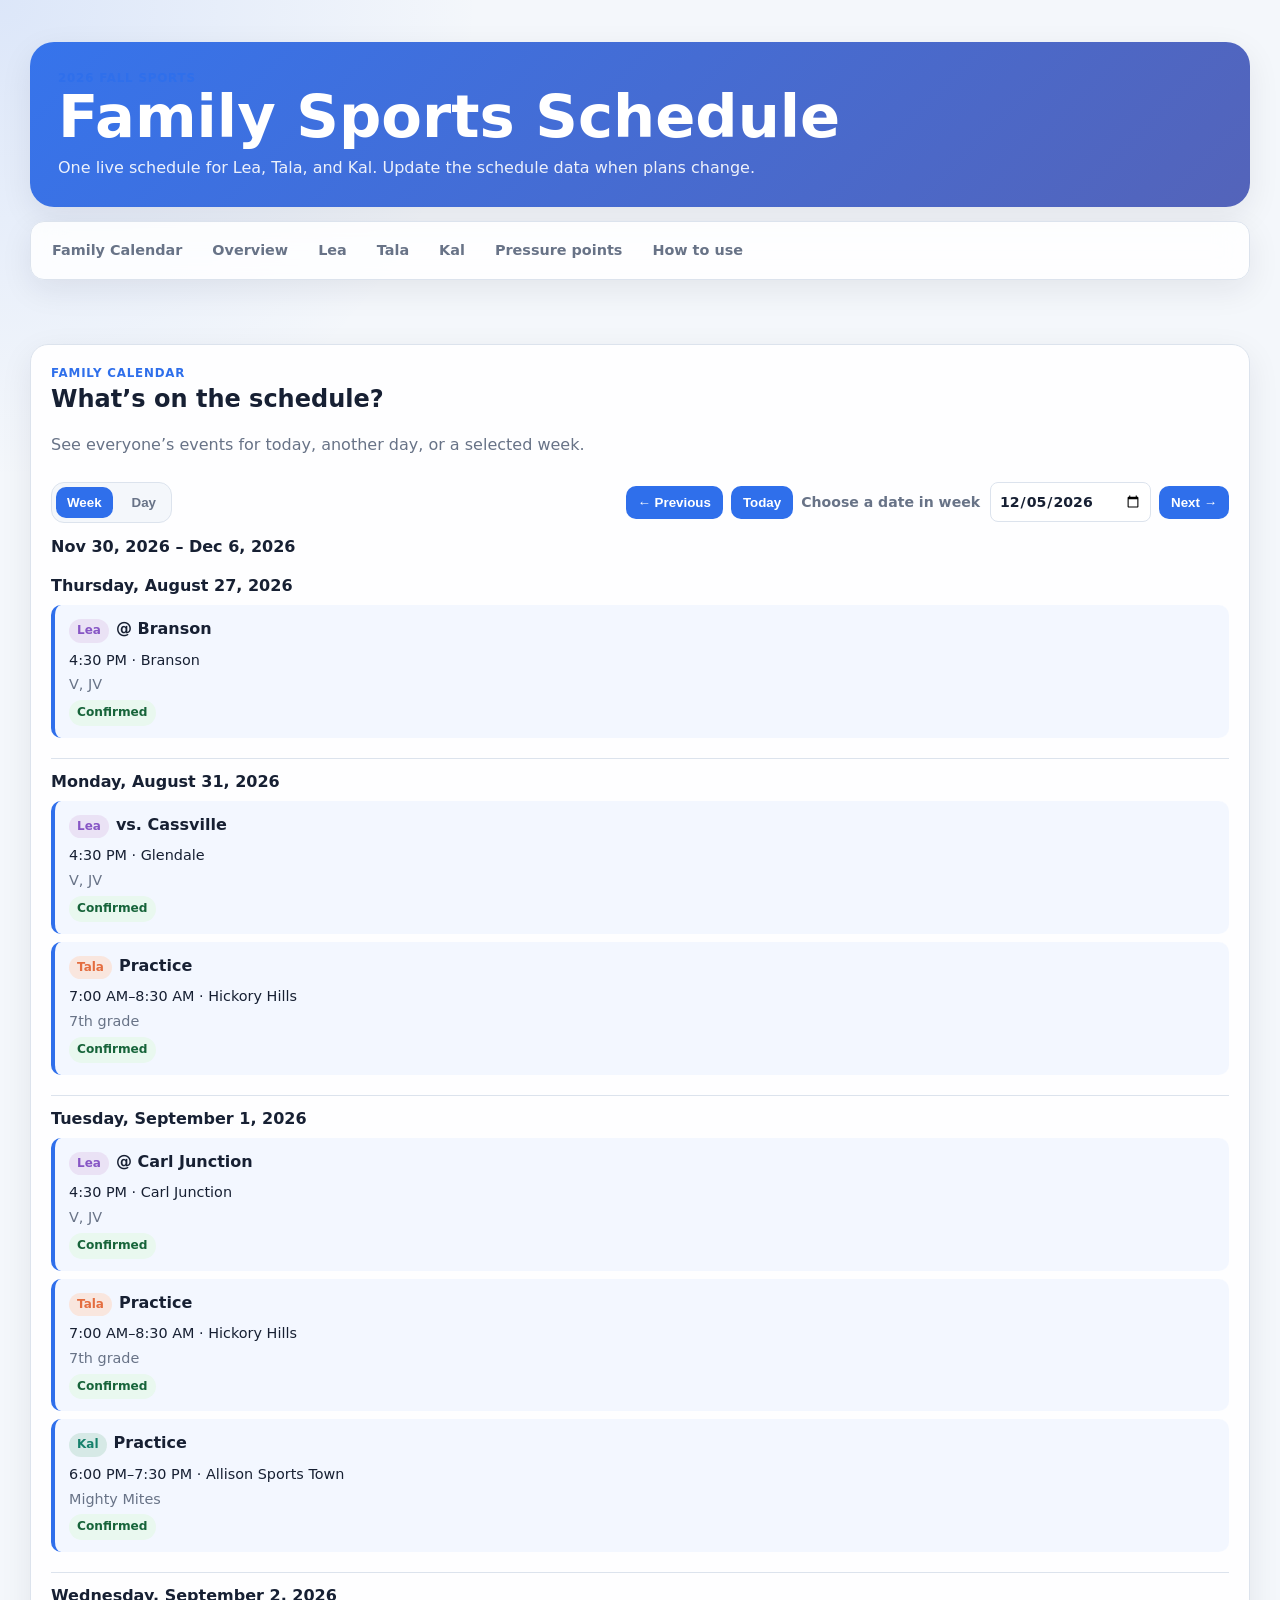
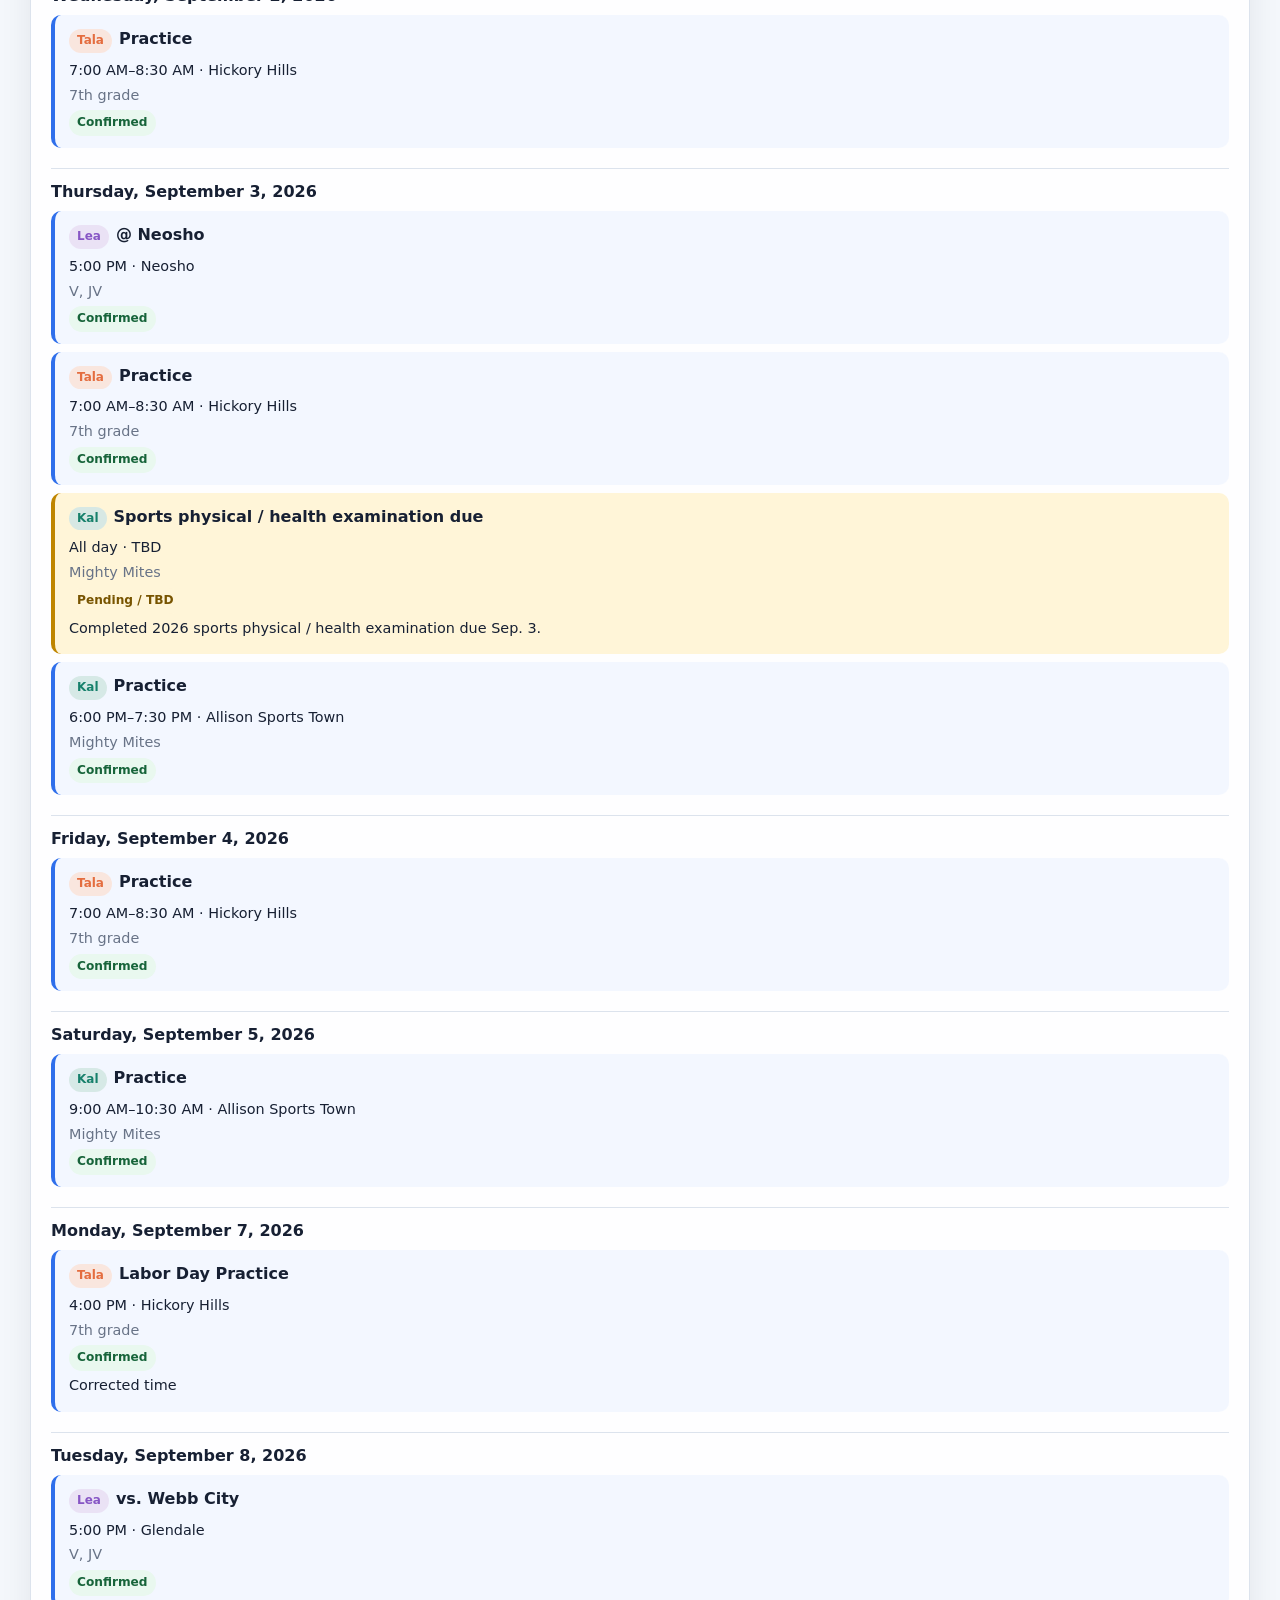
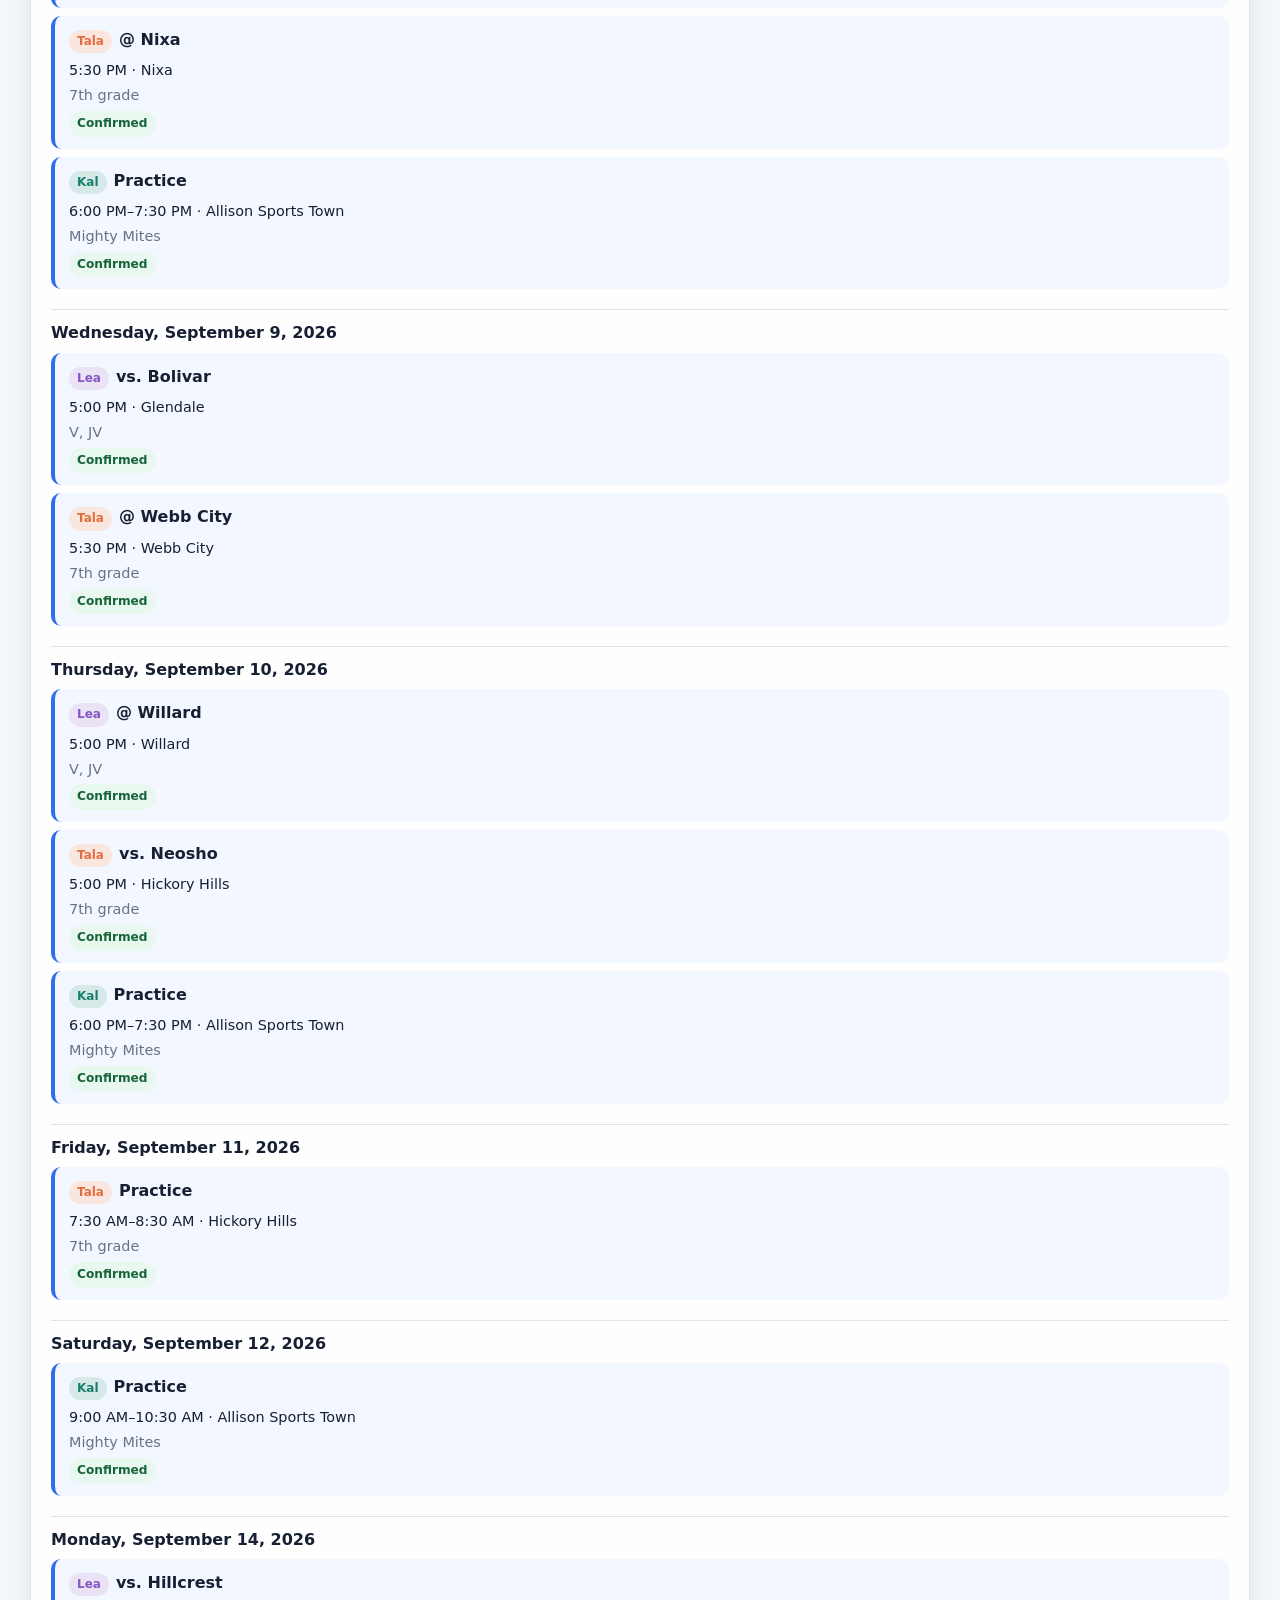
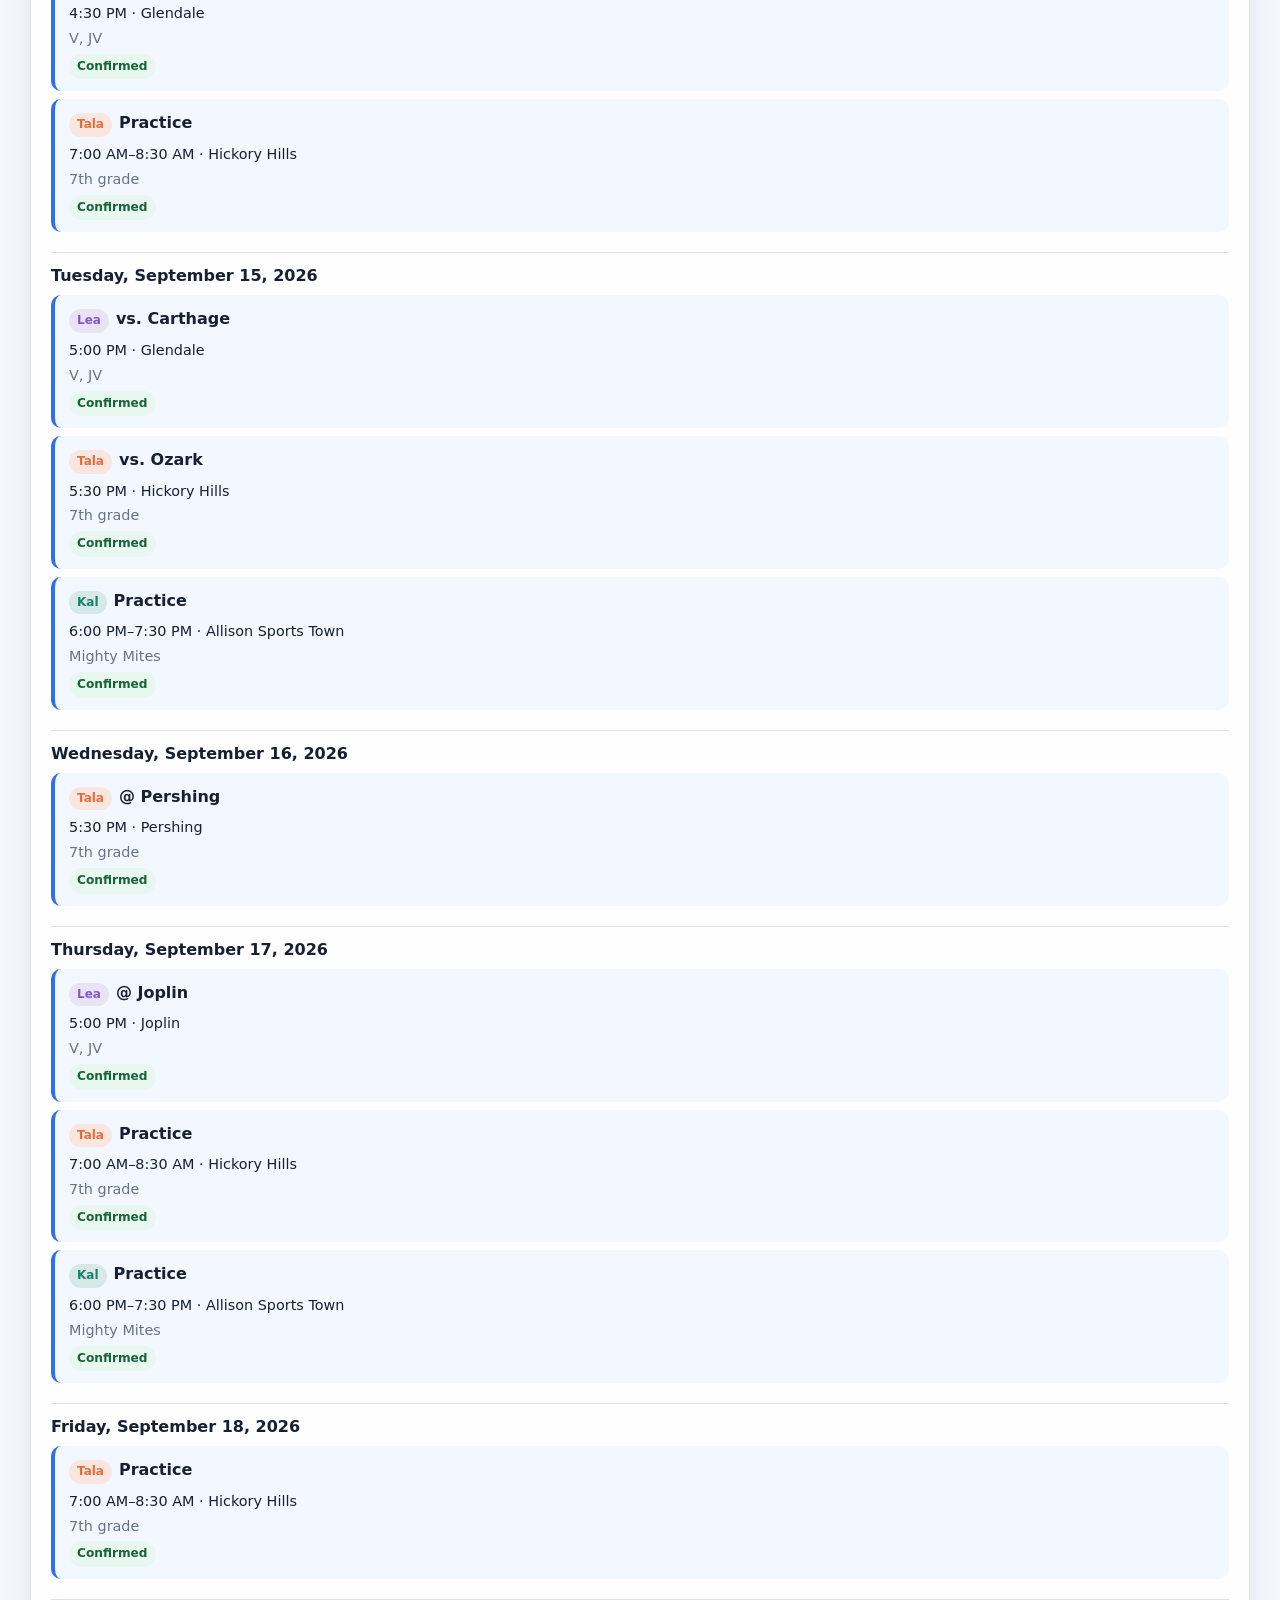
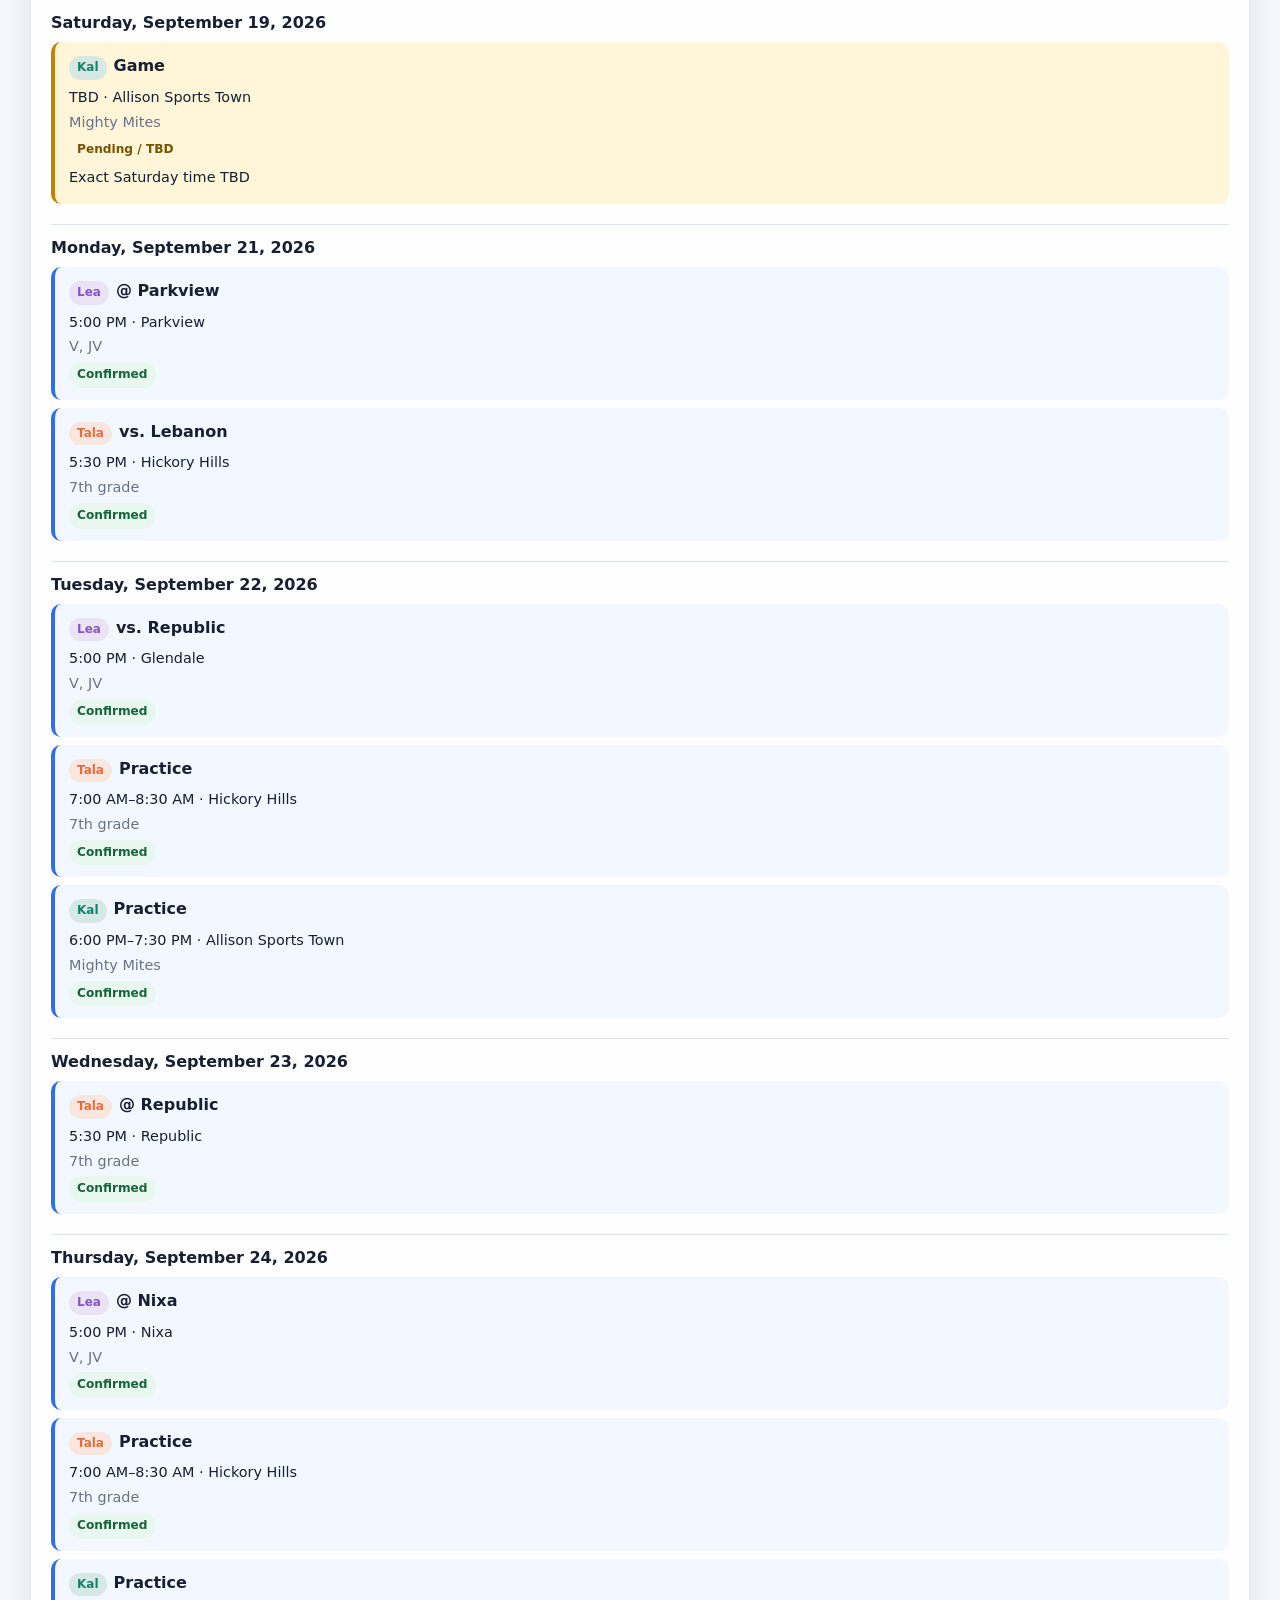
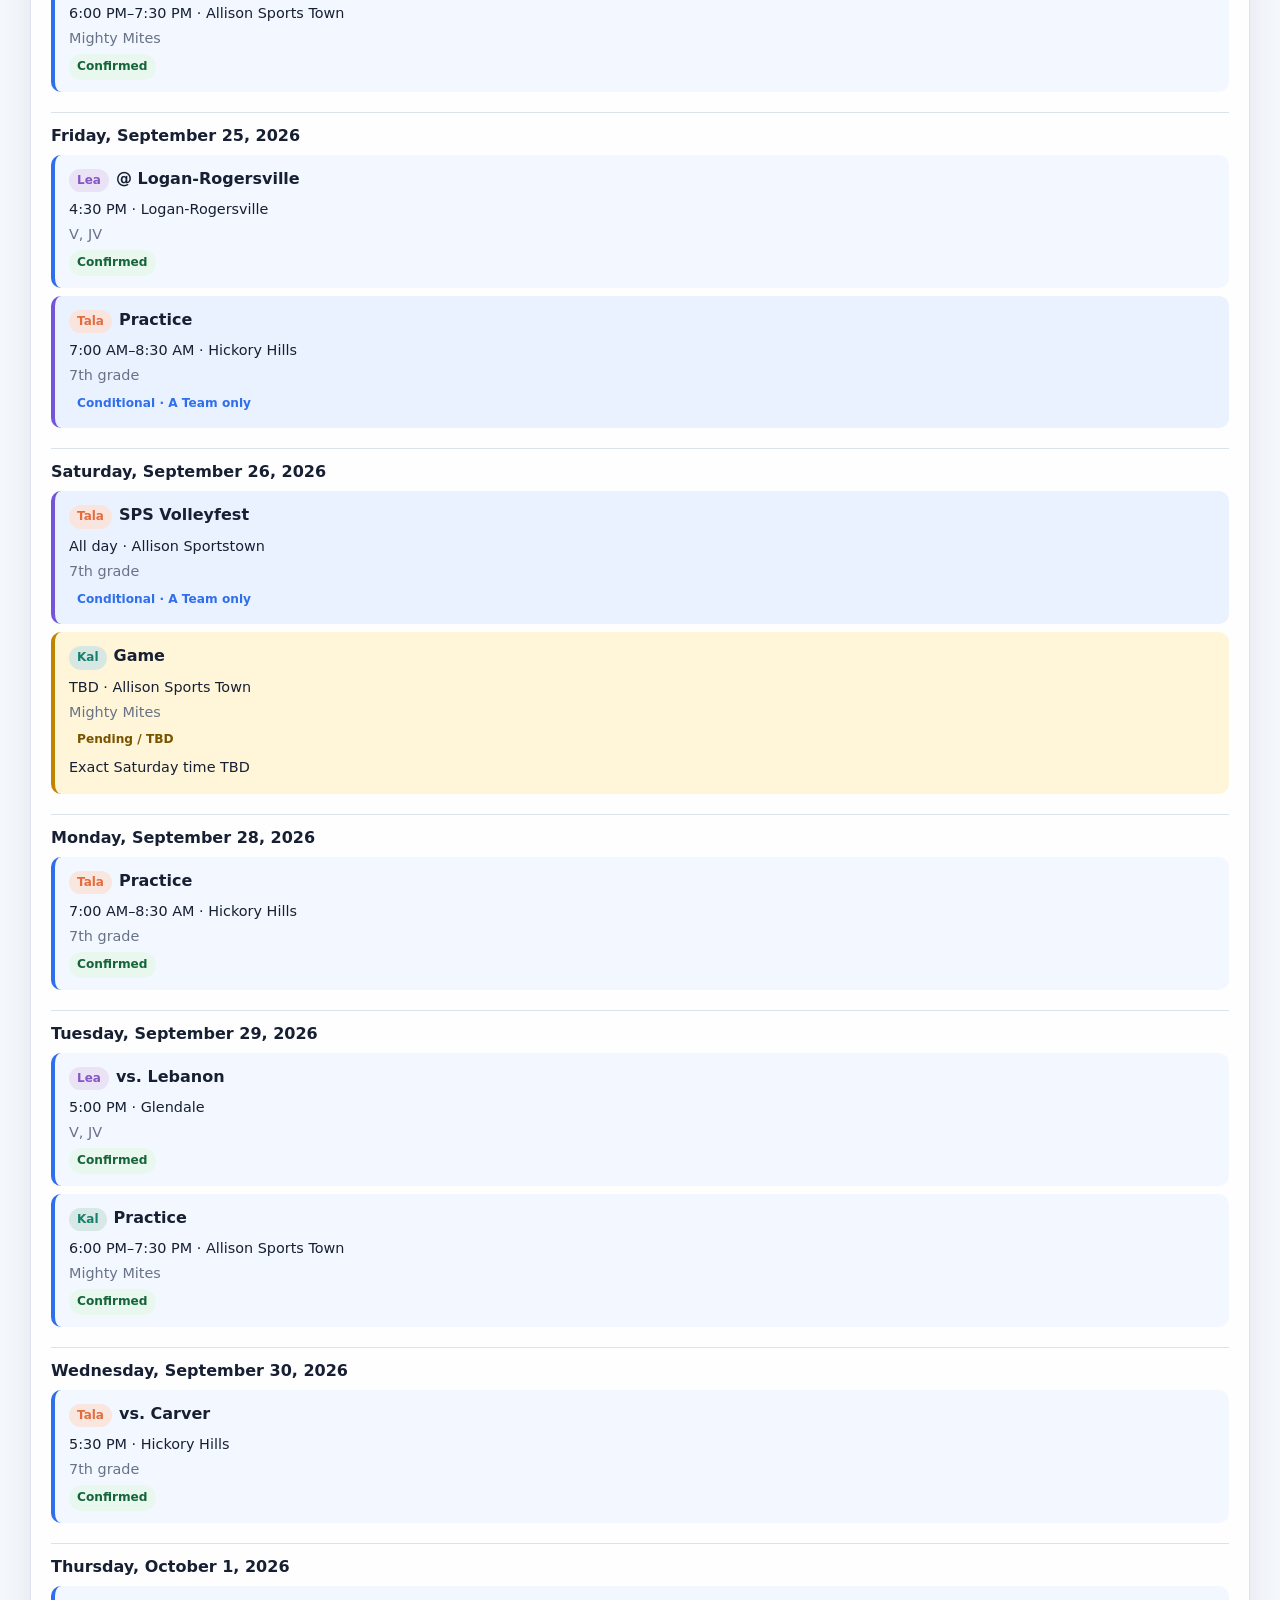
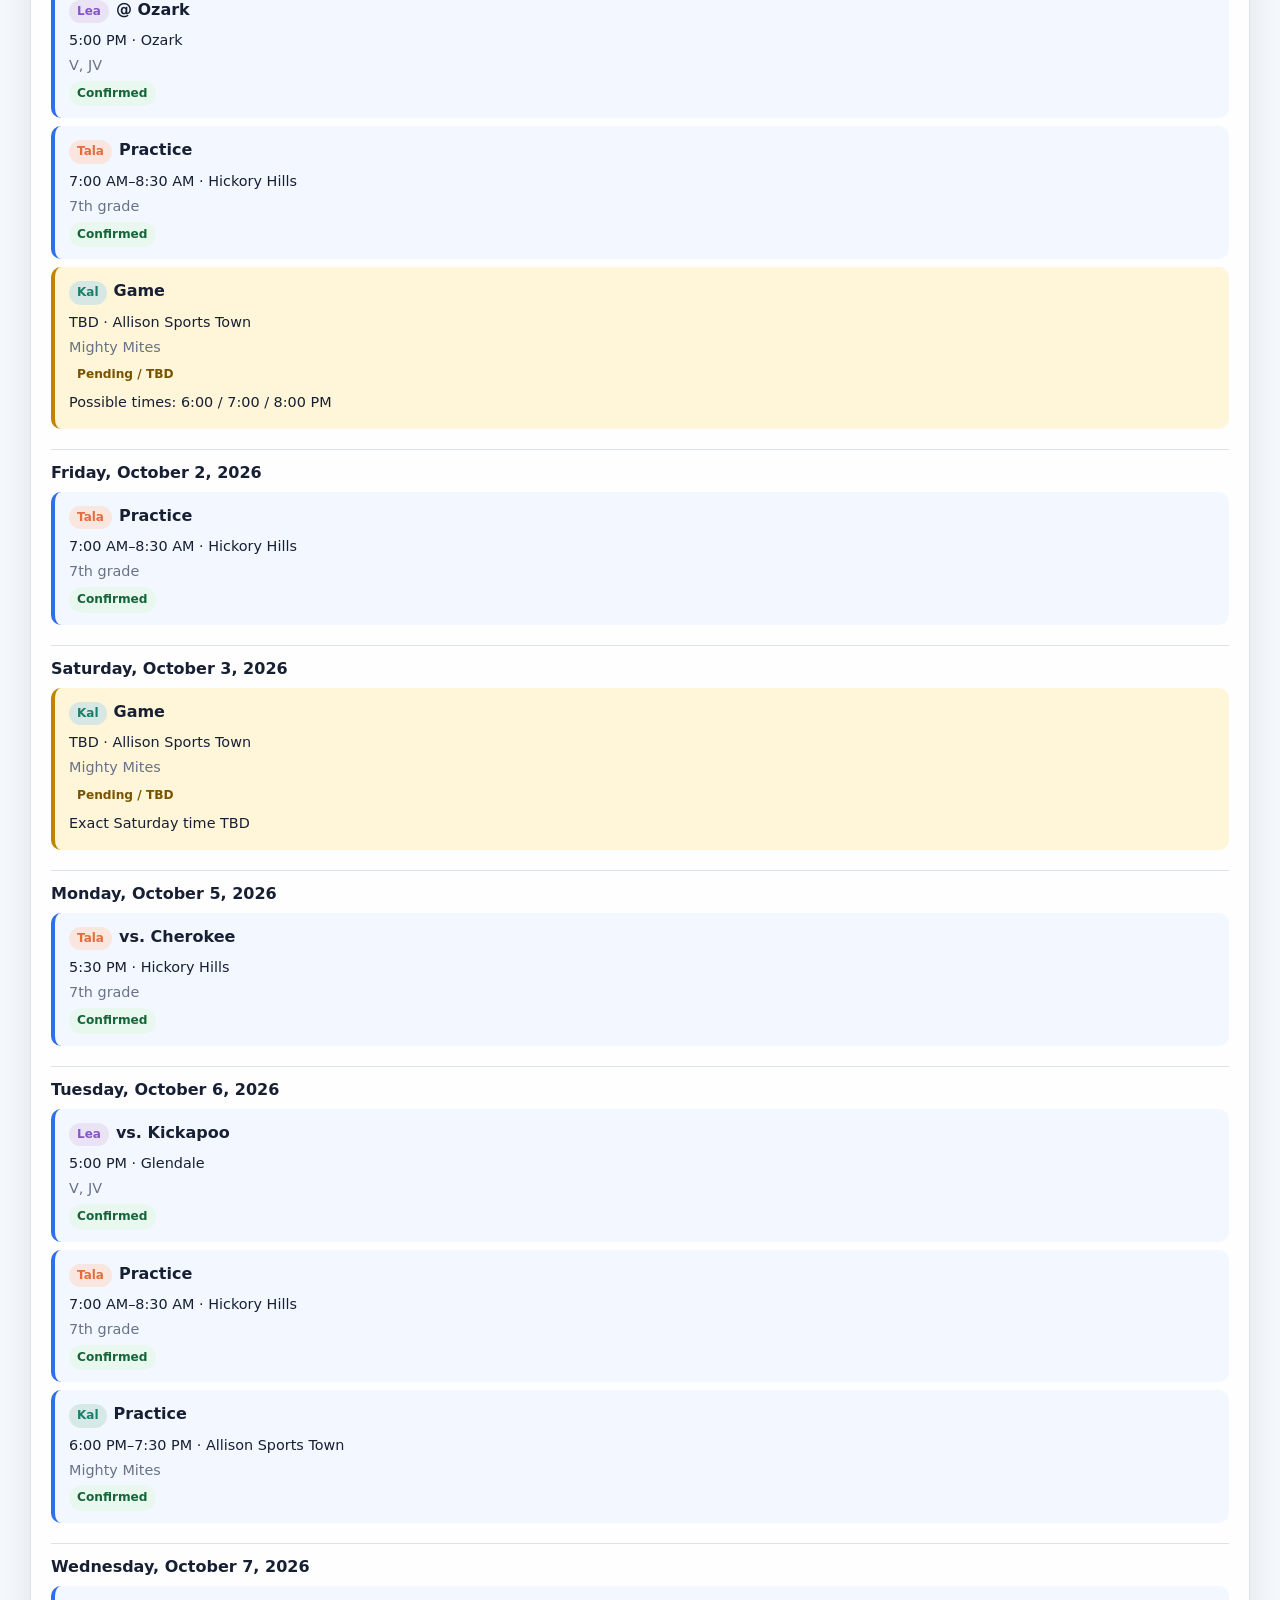
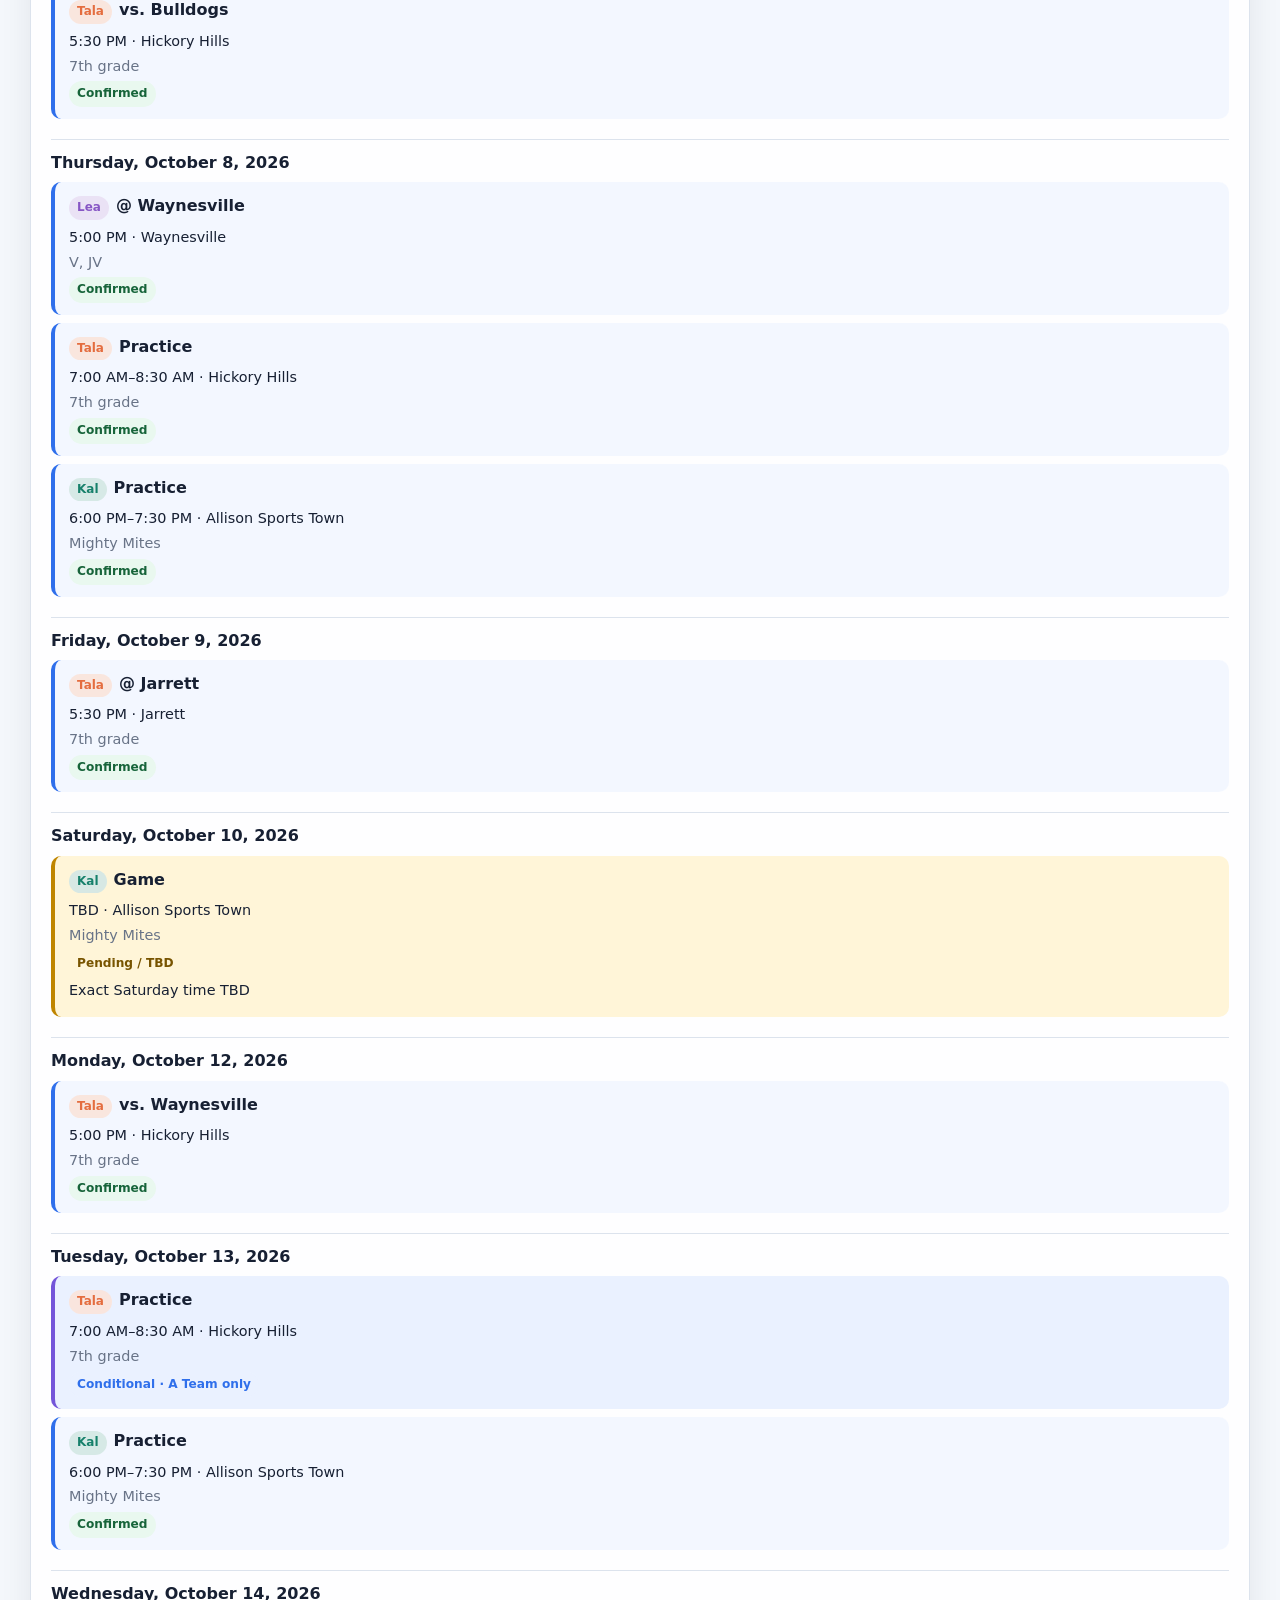
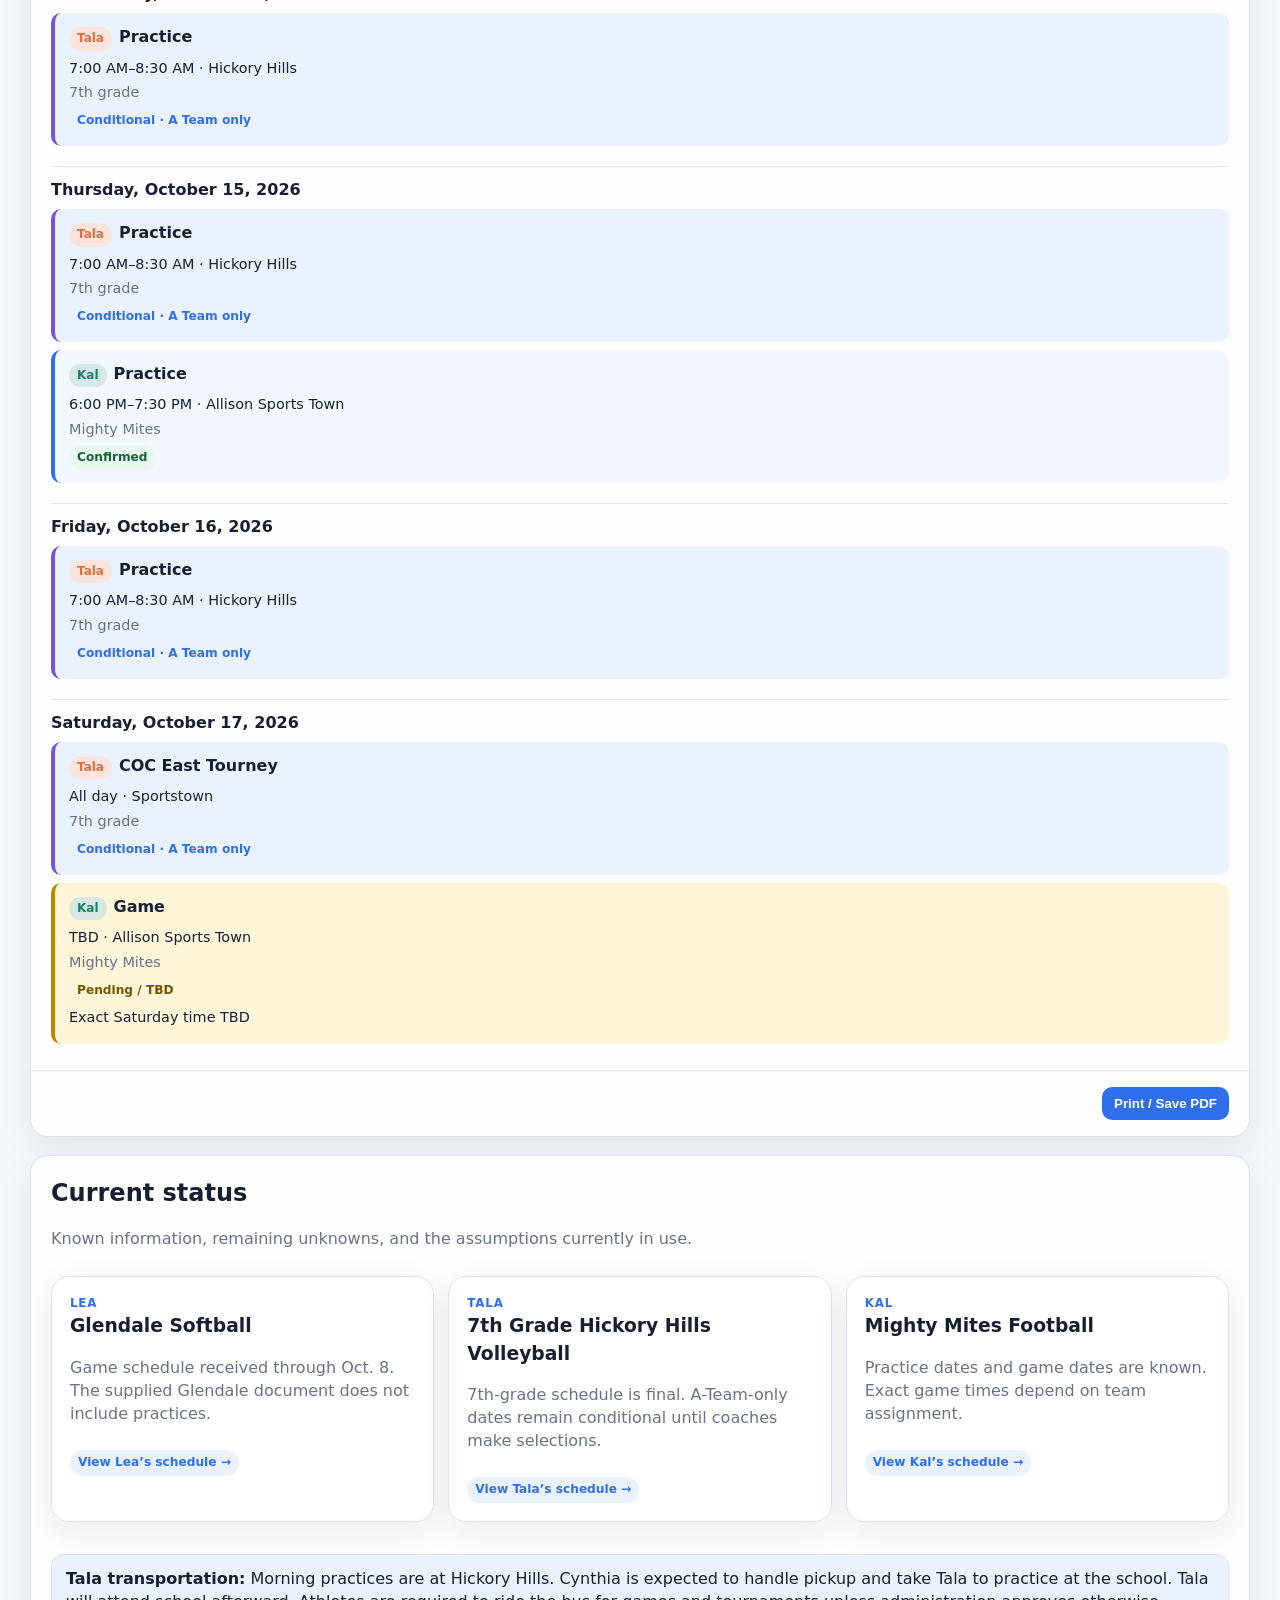
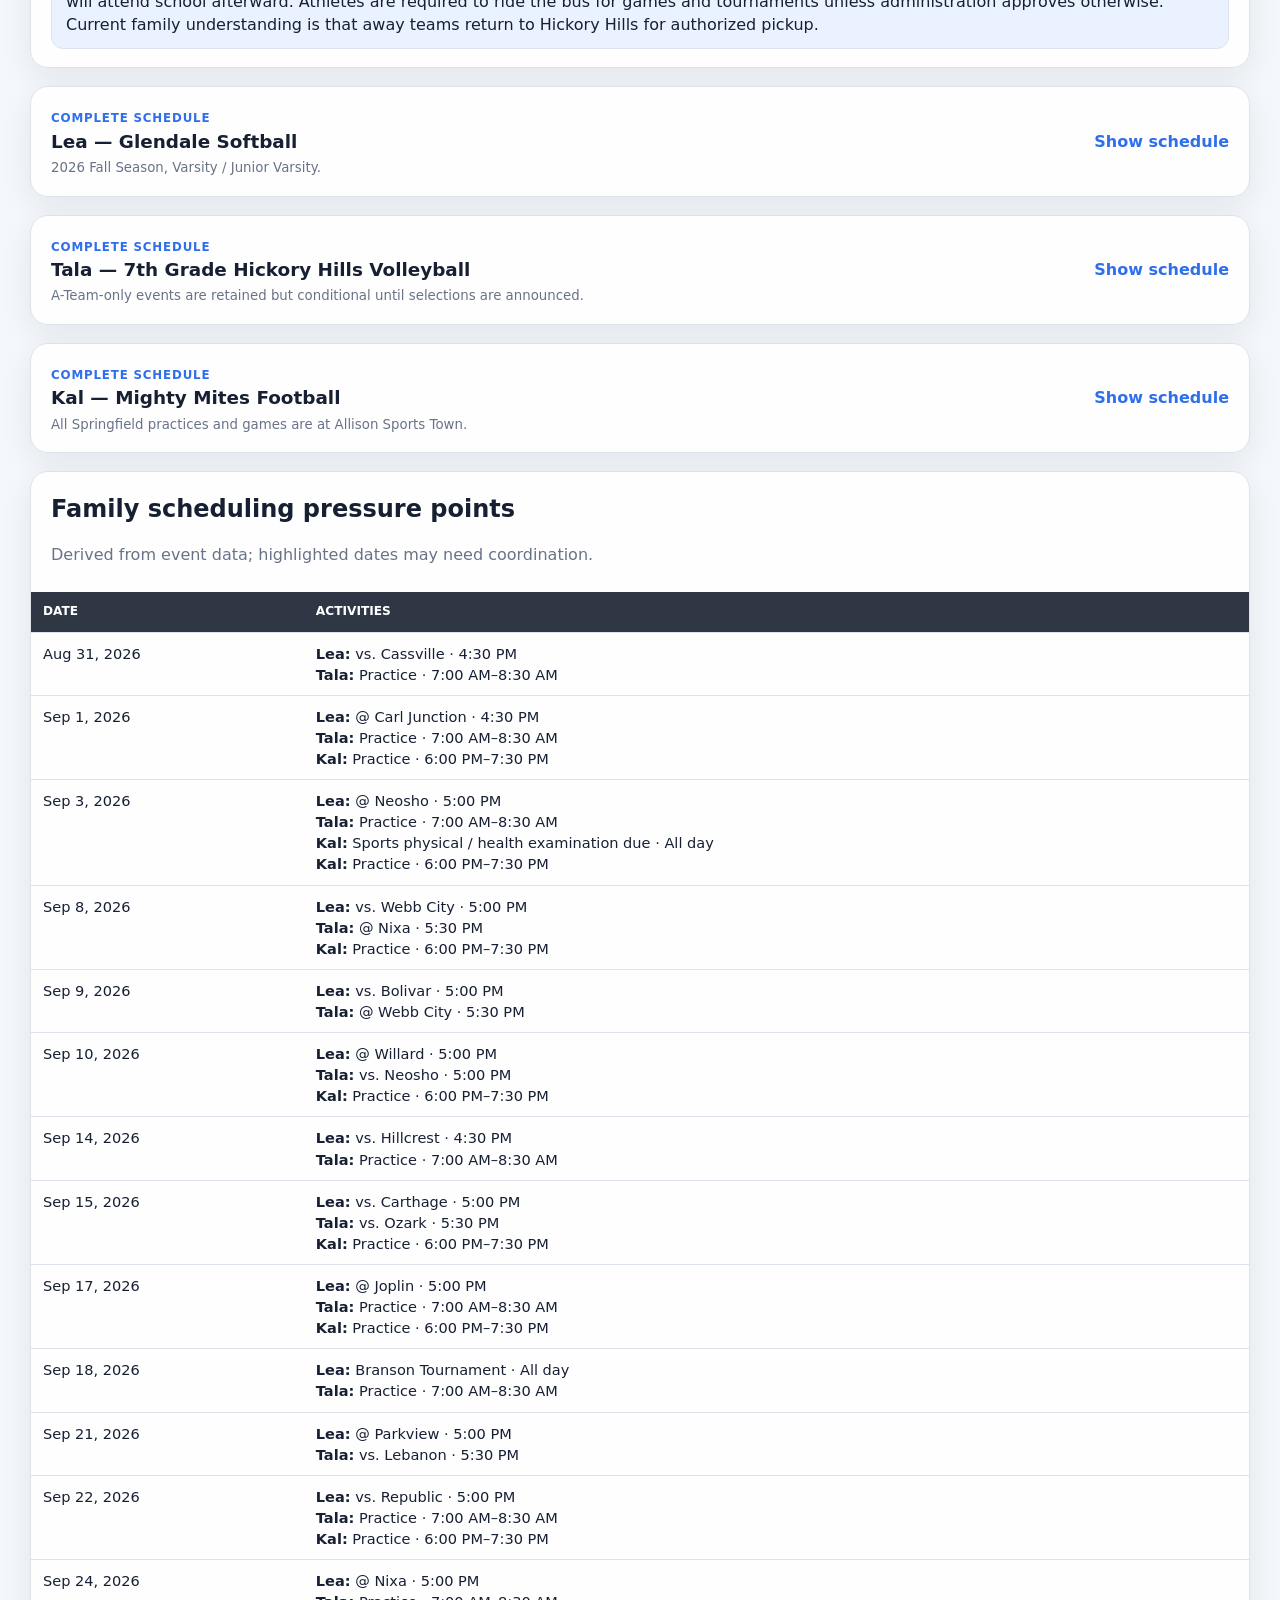
==== commit bcbd1b3b: "Add family calendar and child schedule views" ====
--- a/index.html
+++ b/index.html
@@ -1,22 +1,3 @@
 <!doctype html>
-<html lang="en">
-<head>
-  <meta charset="utf-8">
-  <meta name="viewport" content="width=device-width, initial-scale=1">
-  <meta name="color-scheme" content="light dark">
-  <meta name="description" content="Fall 2026 family sports schedule for Lea, Tala, and Kal.">
-  <title>Family Fall Sports Schedule 2026</title>
-  <link rel="stylesheet" href="assets/styles.css">
-  <script src="assets/app.js" defer></script>
-</head>
-<body>
-  <div class="wrap">
-    <header>
-      <div class="hero"><div class="eyebrow hero-eyebrow">2026 Fall Sports</div><h1>Family Sports Schedule</h1><p id="hero-copy">A shared schedule for Lea, Tala, and Kal.</p></div>
-      <nav aria-label="Schedule sections"><a href="#overview">Overview</a><a href="#lea">Lea</a><a href="#tala">Tala</a><a href="#kal">Kal</a><a href="#conflicts">Pressure points</a></nav>
-    </header>
-    <main id="schedule-app" aria-live="polite"><p class="loading">Loading schedule…</p></main>
-    <footer><span id="source-status" aria-live="polite"></span><br><strong>Update workflow:</strong> edit the Google Sheet Public Schedule tab, then refresh this page.</footer>
-  </div>
-</body>
-</html>
+<html lang="en"><head><meta charset="utf-8"><meta name="viewport" content="width=device-width, initial-scale=1"><meta name="color-scheme" content="light dark"><meta name="description" content="Fall 2026 family sports schedule for Lea, Tala, and Kal."><title>Family Fall Sports Schedule 2026</title><link rel="stylesheet" href="assets/styles.css"><script src="assets/app.js" defer></script></head>
+<body><div class="wrap"><header><div class="hero"><div class="eyebrow hero-eyebrow">2026 Fall Sports</div><h1>Family Sports Schedule</h1><p id="hero-copy">A shared schedule for Lea, Tala, and Kal.</p></div><nav aria-label="Schedule sections"><a href="#family-calendar">Family Calendar</a><a href="#overview">Overview</a><a href="#lea">Lea</a><a href="#tala">Tala</a><a href="#kal">Kal</a><a href="#conflicts">Pressure points</a><a href="how-to.html">How to use</a></nav></header><main id="schedule-app" aria-live="polite"><p class="loading">Loading schedule…</p></main><footer><span id="source-status" aria-live="polite"></span><br><strong>Update workflow:</strong> edit the Google Sheet Public Schedule tab, then refresh this page.</footer></div></body></html>
--- a/assets/styles.css
+++ b/assets/styles.css
@@ -1 +1,6 @@
-:root{--bg:#f4f7fb;--panel:rgba(255,255,255,.94);--text:#172033;--muted:#687387;--line:#dce3ed;--accent:#2f6feb;--accent-soft:#eaf1ff;--warning:#fff5d8;--danger:#ffe5e5;--success:#e9f8ef;--shadow:0 10px 32px rgba(20,31,54,.08);--radius:18px;--max:1220px}@media(prefers-color-scheme:dark){:root{--bg:#0d1117;--panel:#161b22;--text:#e6edf3;--muted:#9da7b3;--line:#30363d;--accent:#6ea8fe;--accent-soft:#17284d;--warning:#3b3217;--danger:#452323;--success:#173524;--shadow:none}}*{box-sizing:border-box}html{scroll-behavior:smooth}body{margin:0;font-family:Inter,ui-sans-serif,system-ui,-apple-system,BlinkMacSystemFont,"Segoe UI",sans-serif;background:radial-gradient(circle at top left,rgba(47,111,235,.12),transparent 30rem),var(--bg);color:var(--text);line-height:1.45}.wrap{width:min(var(--max),calc(100% - 28px));margin:0 auto}header{padding:42px 0 22px}.hero{background:linear-gradient(135deg,rgba(47,111,235,.96),rgba(70,87,180,.92));color:white;border-radius:24px;padding:28px;box-shadow:var(--shadow)}.hero h1{margin:0 0 8px;font-size:clamp(2rem,5vw,3.7rem);line-height:1.02}.hero p{margin:0;max-width:850px;opacity:.9;font-size:1.02rem}.hero-eyebrow{color:#dbe7ff}.eyebrow{color:var(--accent);font-weight:800;text-transform:uppercase;letter-spacing:.07em;font-size:.74rem}nav{position:sticky;top:0;z-index:20;margin:14px 0 24px;background:color-mix(in srgb,var(--panel) 90%,transparent);backdrop-filter:blur(16px);border:1px solid var(--line);border-radius:14px;padding:10px;display:flex;gap:8px;flex-wrap:wrap;box-shadow:var(--shadow)}nav a{text-decoration:none;padding:8px 11px;border-radius:10px;color:var(--muted);font-weight:700;font-size:.9rem}nav a:hover{background:var(--accent-soft);color:var(--accent)}section,.card{background:var(--panel);border:1px solid var(--line);border-radius:var(--radius);box-shadow:var(--shadow)}section{margin:18px 0;overflow:hidden}.section-head{padding:20px 20px 10px}.section-head h2{margin:0 0 4px;font-size:1.5rem}.section-head p,.muted{color:var(--muted)}.grid{display:grid;grid-template-columns:repeat(3,minmax(0,1fr));gap:14px;padding:0 20px 20px}.card{padding:18px}.card h3{margin:0 0 5px}.tag,.badge{display:inline-flex;align-items:center;padding:4px 8px;border-radius:999px;font-size:.76rem;font-weight:800}.tag{margin-top:9px;background:var(--accent-soft);color:var(--accent)}.badge{background:var(--success);color:#17643a}.badge.pending{background:var(--warning);color:#785400}.badge.conditional{background:var(--accent-soft);color:var(--accent)}.badge.cancelled{background:var(--danger);color:#9c1c1c}.note{margin:12px 20px 18px;padding:12px 14px;border-radius:12px;background:var(--accent-soft);border:1px solid var(--line)}.legend{display:flex;gap:8px;flex-wrap:wrap;padding:0 20px 16px}.legend span{font-size:.8rem;padding:5px 9px;border-radius:999px;border:1px solid var(--line)}.legend .conditional{background:var(--accent-soft)}.legend .pending{background:var(--warning)}.legend .critical{background:var(--danger)}.table-wrap{overflow-x:auto}table{width:100%;border-collapse:collapse;min-width:730px}th{text-align:left;padding:11px 12px;background:#2f3745;color:white;font-size:.76rem;text-transform:uppercase;letter-spacing:.04em;position:sticky;top:58px}td{padding:10px 12px;border-top:1px solid var(--line);vertical-align:top;font-size:.91rem}tbody tr:hover{background:color-mix(in srgb,var(--accent-soft) 45%,transparent)}tr.conditional{background:var(--accent-soft)}tr.pending{background:var(--warning)}tr.cancelled{background:var(--danger);text-decoration:line-through}tr.critical{background:var(--danger);font-weight:700}.actions{display:flex;justify-content:space-between;gap:12px;align-items:center;padding:16px 20px;border-top:1px solid var(--line)}button{appearance:none;border:0;border-radius:10px;padding:9px 12px;font-weight:800;cursor:pointer;background:var(--accent);color:white}.loading{padding:28px;color:var(--muted)}footer{padding:30px 0 48px;color:var(--muted);font-size:.9rem}code{font-family:ui-monospace,SFMono-Regular,Consolas,monospace}@media(max-width:820px){.grid{grid-template-columns:1fr;padding:0 15px 15px}.hero{padding:22px}.section-head{padding:17px 15px 8px}.note{margin:10px 15px 15px}.legend{padding:0 15px 14px}td,th{padding:9px 10px}table{min-width:650px}}@media print{body{background:white}nav,button{display:none!important}.wrap{width:100%}section,.card,.hero{box-shadow:none;break-inside:avoid}th{position:static}}
+:root{--bg:#f4f7fb;--panel:rgba(255,255,255,.94);--text:#172033;--muted:#687387;--line:#dce3ed;--accent:#2f6feb;--accent-soft:#eaf1ff;--warning:#fff5d8;--danger:#ffe5e5;--success:#e9f8ef;--shadow:0 10px 32px rgba(20,31,54,.08);--radius:18px;--max:1220px}@media(prefers-color-scheme:dark){:root{--bg:#0d1117;--panel:#161b22;--text:#e6edf3;--muted:#9da7b3;--line:#30363d;--accent:#6ea8fe;--accent-soft:#17284d;--warning:#3b3217;--danger:#452323;--success:#173524;--shadow:none}}*{box-sizing:border-box}html{scroll-behavior:smooth}body{margin:0;font-family:Inter,ui-sans-serif,system-ui,-apple-system,BlinkMacSystemFont,"Segoe UI",sans-serif;background:radial-gradient(circle at top left,rgba(47,111,235,.12),transparent 30rem),var(--bg);color:var(--text);line-height:1.45}.wrap{width:min(var(--max),calc(100% - 28px));margin:0 auto}header{padding:42px 0 22px}.hero{background:linear-gradient(135deg,rgba(47,111,235,.96),rgba(70,87,180,.92));color:#fff;border-radius:24px;padding:28px;box-shadow:var(--shadow)}.hero h1{margin:0 0 8px;font-size:clamp(2rem,5vw,3.7rem);line-height:1.02}.hero p{margin:0;max-width:850px;opacity:.9}.hero-eyebrow{color:#dbe7ff}.eyebrow{color:var(--accent);font-weight:800;text-transform:uppercase;letter-spacing:.07em;font-size:.74rem}nav{position:sticky;top:0;z-index:20;margin:14px 0 24px;background:color-mix(in srgb,var(--panel) 90%,transparent);backdrop-filter:blur(16px);border:1px solid var(--line);border-radius:14px;padding:10px;display:flex;gap:8px;flex-wrap:wrap;box-shadow:var(--shadow)}nav a{text-decoration:none;padding:8px 11px;border-radius:10px;color:var(--muted);font-weight:700;font-size:.9rem}nav a:hover,nav a:focus-visible{background:var(--accent-soft);color:var(--accent)}section,.card{background:var(--panel);border:1px solid var(--line);border-radius:var(--radius);box-shadow:var(--shadow)}section{margin:18px 0;overflow:hidden}.section-head{padding:20px 20px 10px}.section-head h2{margin:0 0 4px;font-size:1.5rem}.section-head p,.muted{color:var(--muted)}.grid{display:grid;grid-template-columns:repeat(3,minmax(0,1fr));gap:14px;padding:0 20px 20px}.card{padding:18px}.card h3{margin:0 0 5px}.tag,.badge{display:inline-flex;align-items:center;padding:4px 8px;border-radius:999px;font-size:.76rem;font-weight:800}.tag{margin-top:9px;background:var(--accent-soft);color:var(--accent)}.badge{background:var(--success);color:#17643a}.badge.pending{background:var(--warning);color:#785400}.badge.conditional{background:var(--accent-soft);color:var(--accent)}.badge.cancelled{background:var(--danger);color:#9c1c1c}.note{margin:12px 20px 18px;padding:12px 14px;border-radius:12px;background:var(--accent-soft);border:1px solid var(--line)}.legend{display:flex;gap:8px;flex-wrap:wrap;padding:0 20px 16px}.legend span{font-size:.8rem;padding:5px 9px;border-radius:999px;border:1px solid var(--line)}.legend .conditional{background:var(--accent-soft)}.legend .pending{background:var(--warning)}.table-wrap{overflow-x:auto}table{width:100%;border-collapse:collapse;min-width:730px}th{text-align:left;padding:11px 12px;background:#2f3745;color:#fff;font-size:.76rem;text-transform:uppercase}td{padding:10px 12px;border-top:1px solid var(--line);vertical-align:top;font-size:.91rem}tr.conditional{background:var(--accent-soft)}tr.pending{background:var(--warning)}tr.cancelled{background:var(--danger);text-decoration:line-through}.actions{display:flex;justify-content:flex-end;padding:16px 20px;border-top:1px solid var(--line)}button{appearance:none;border:0;border-radius:10px;padding:9px 12px;font-weight:800;cursor:pointer;background:var(--accent);color:#fff}.loading{padding:28px;color:var(--muted)}footer{padding:30px 0 48px;color:var(--muted);font-size:.9rem}
+.child-card{text-decoration:none;color:inherit;transition:transform .16s ease,border-color .16s ease}.child-card:focus-visible,.child-card:hover{transform:translateY(-2px);border-color:var(--accent)}.child-lea{--child:#8756c5}.child-tala{--child:#e46d3f}.child-kal{--child:#16806b}.child-pill{display:inline-flex;padding:3px 8px;margin:0 7px 3px 0;border-radius:999px;background:color-mix(in srgb,var(--child) 17%,var(--panel));color:var(--child);font-size:.75rem;font-weight:800}.view-tools,.date-tools,.segmented{display:flex;flex-wrap:wrap;gap:8px;align-items:center}.view-tools{padding:0 20px 16px}.segmented{padding:4px;border:1px solid var(--line);border-radius:13px;background:var(--bg)}.segmented button{background:transparent;color:var(--muted);padding:8px 11px}.segmented button.active{background:var(--accent);color:#fff}.date-tools{margin-left:auto}.date-tools label{font-weight:700;color:var(--muted);font-size:.88rem}.date-tools input{margin-left:5px;border:1px solid var(--line);border-radius:8px;padding:8px;background:var(--panel);color:var(--text);font:inherit}.range-label{width:100%;margin:4px 0 0;font-weight:800}.agenda{padding:0 20px 18px;display:grid;gap:12px}.agenda-day{border-top:1px solid var(--line);padding-top:11px}.agenda-day:first-child{border-top:0;padding-top:0}.agenda-day h3{margin:0 0 8px;font-size:1rem}.agenda-event{padding:12px 14px;margin:8px 0;border-left:4px solid var(--accent);border-radius:10px;background:color-mix(in srgb,var(--accent-soft) 52%,transparent)}.agenda-event.pending{background:var(--warning);border-left-color:#bf8500}.agenda-event.conditional{background:var(--accent-soft);border-left-color:#7455d9}.agenda-event.cancelled{background:var(--danger);border-left-color:#bf3030;text-decoration:line-through}.agenda-event p{margin:4px 0;font-size:.9rem}.empty-state{margin:0 20px 18px;padding:18px;border:1px dashed var(--line);border-radius:12px;color:var(--muted);text-align:center}.full-schedule summary{padding:18px 20px;display:flex;justify-content:space-between;gap:16px;align-items:center;cursor:pointer;list-style:none}.full-schedule summary::-webkit-details-marker{display:none}.full-schedule summary strong,.full-schedule summary small{display:block}.full-schedule summary strong{font-size:1.15rem}.full-schedule summary small{color:var(--muted);margin-top:3px}.collapse-label{font-weight:800;color:var(--accent);white-space:nowrap}.full-schedule details[open] .collapse-label{font-size:0}.full-schedule details[open] .collapse-label:after{content:'Hide schedule';font-size:.9rem}.details-body{border-top:1px solid var(--line);padding-top:16px}.print-only{display:none}.desktop-table{display:none}
+@media(max-width:820px){.grid{grid-template-columns:1fr;padding:0 15px 15px}.hero{padding:22px}.section-head{padding:17px 15px 8px}.note{margin:10px 15px 15px}.legend,.view-tools{padding-left:15px;padding-right:15px}.date-tools{margin-left:0;width:100%}.date-tools button{flex:1 1 110px}.date-tools label{width:100%;display:flex;align-items:center;justify-content:space-between}.agenda{padding:0 15px 15px}.full-schedule summary{padding:16px 15px}.desktop-table{display:none}}
+@media(min-width:821px){.child-schedule .desktop-table{display:block}.child-schedule .agenda{display:none}}
+@media print{body{background:#fff;color:#111}.wrap{width:100%}header,footer,.no-print,#overview,.full-schedule,#conflicts{display:none!important}main{display:block!important}#schedule-app>section:not(#family-calendar),.child-schedule .section-head,.child-schedule .view-tools,.child-schedule .note,.child-schedule .desktop-table{display:none!important}#family-calendar,.child-schedule{display:block!important;border:0!important;box-shadow:none!important;margin:0!important}.print-only{display:block!important;padding:0 0 14px}.agenda{padding:0}.agenda-event{break-inside:avoid;background:#fff!important;border:1px solid #bbb!important}.child-pill{border:1px solid #aaa}.child-schedule .agenda{display:block!important}.child-schedule .schedule-content{padding:0}button{display:none!important}}
+#schedule-app>section.child-schedule{display:block!important}
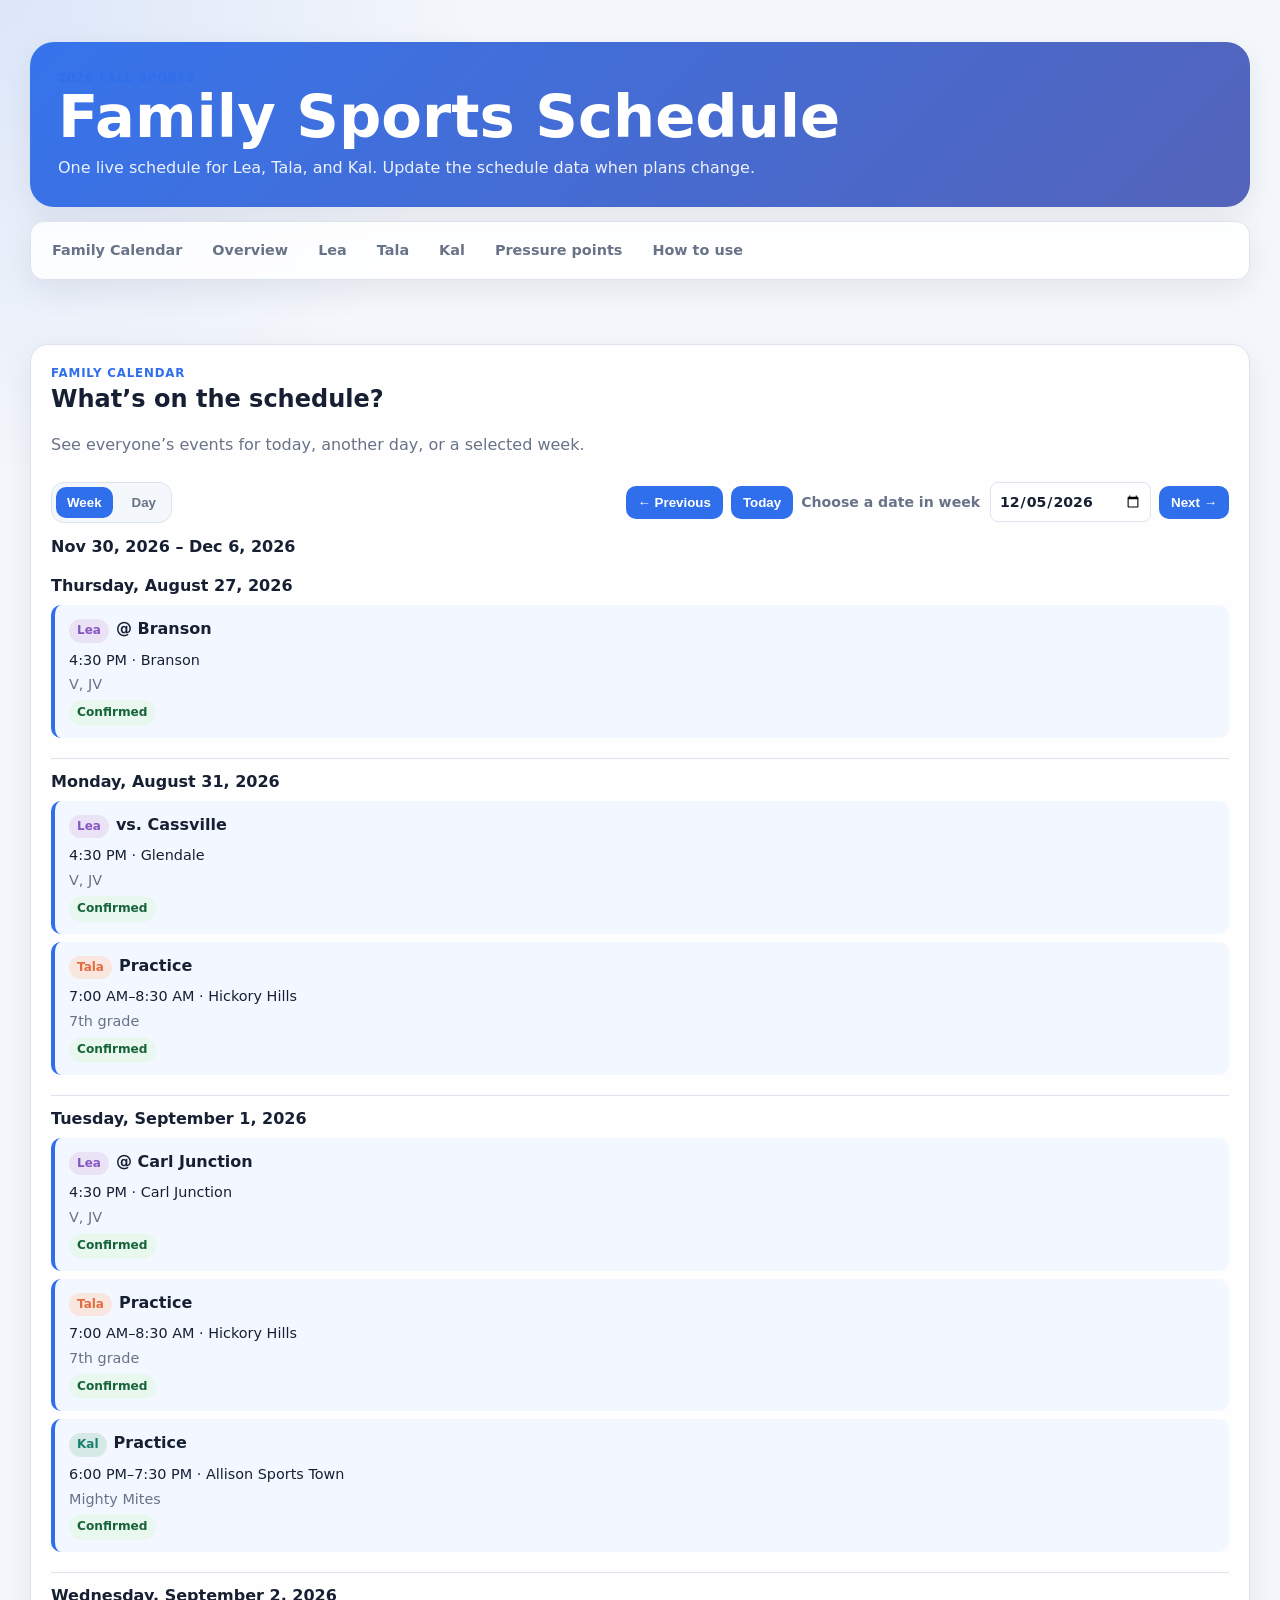
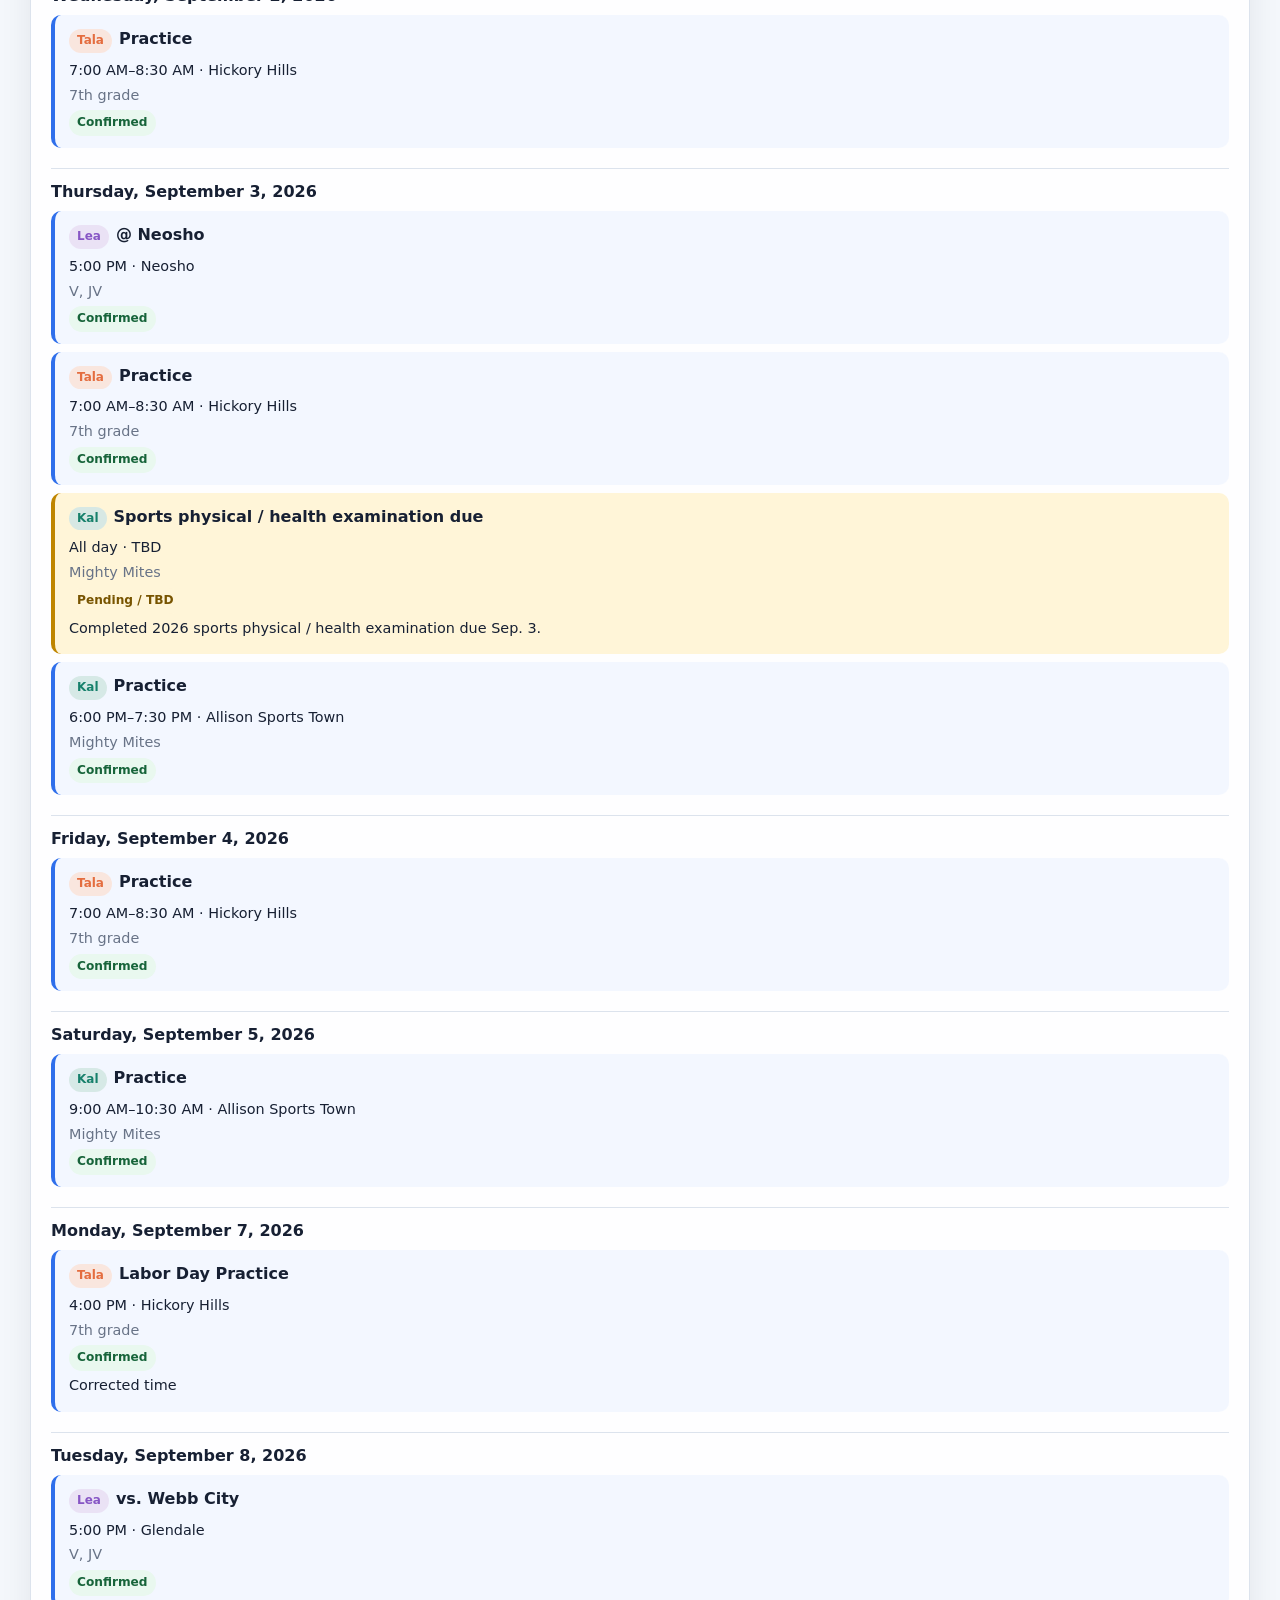
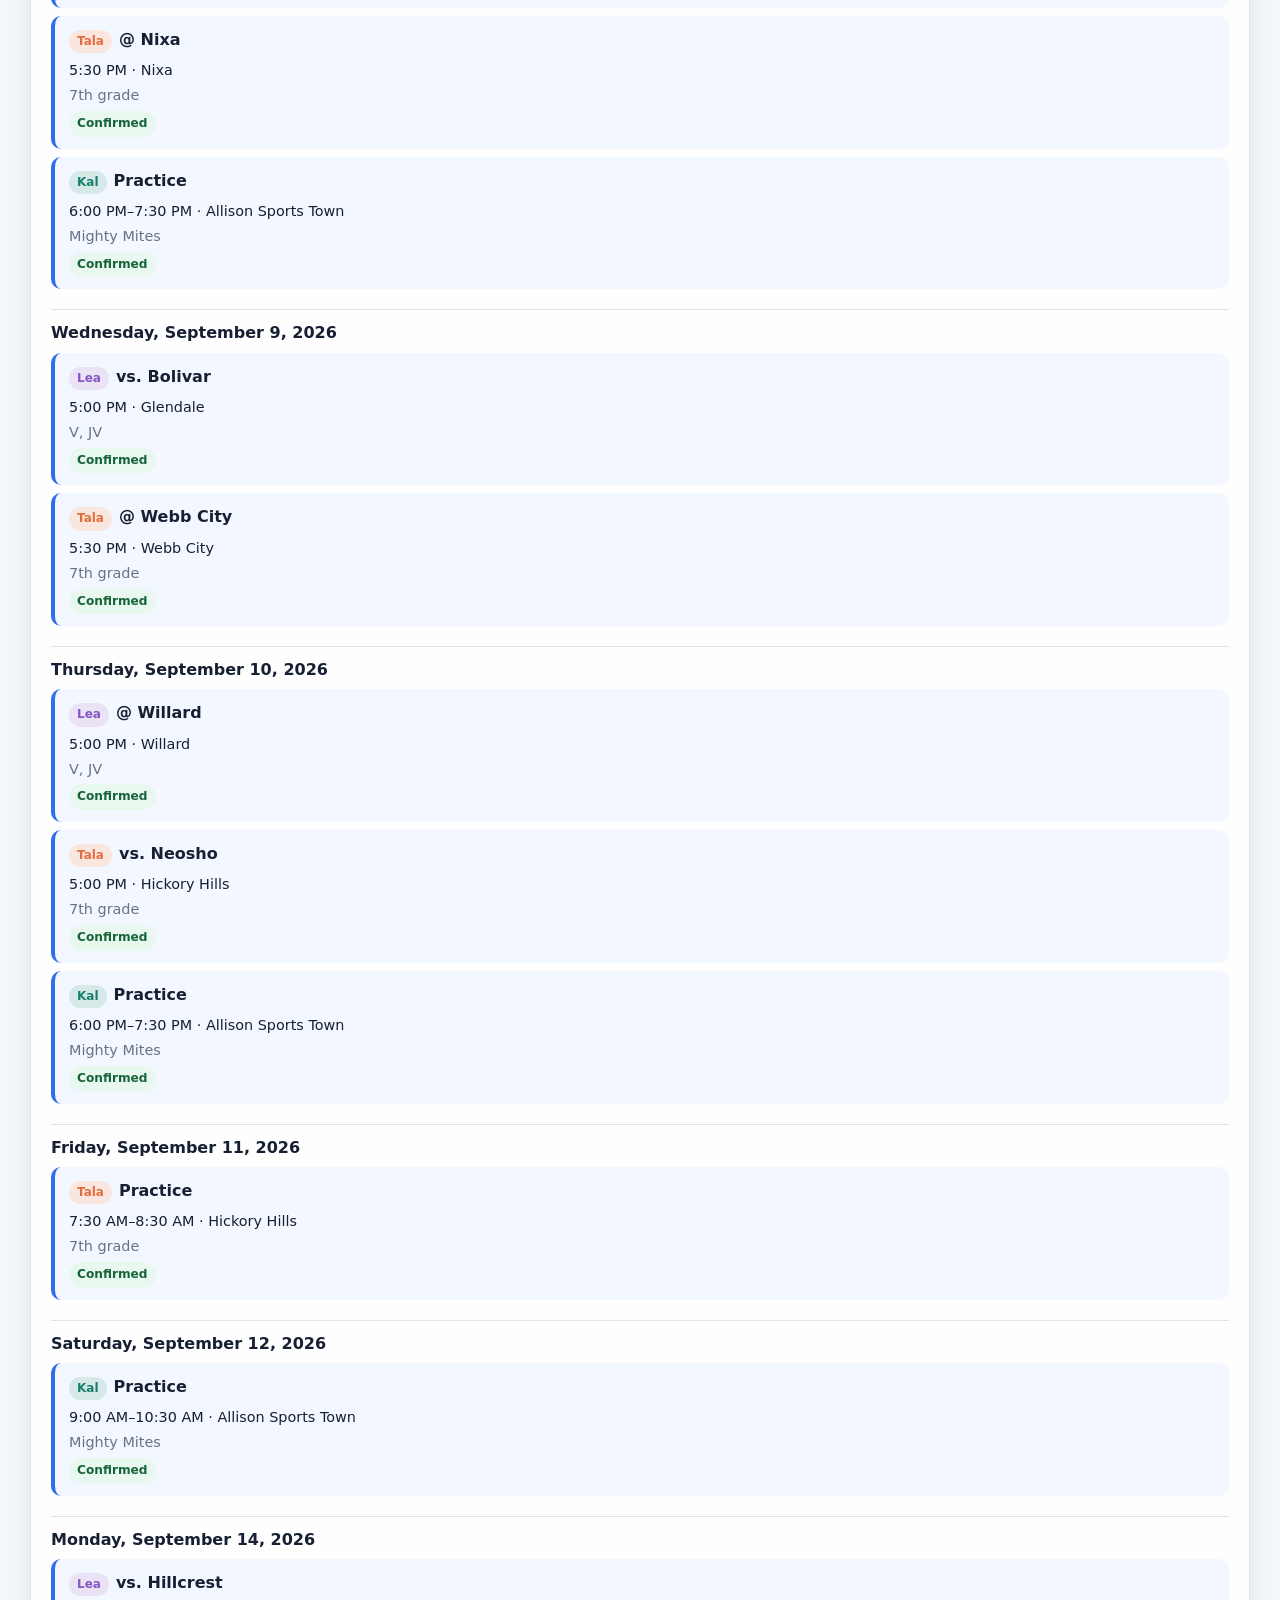
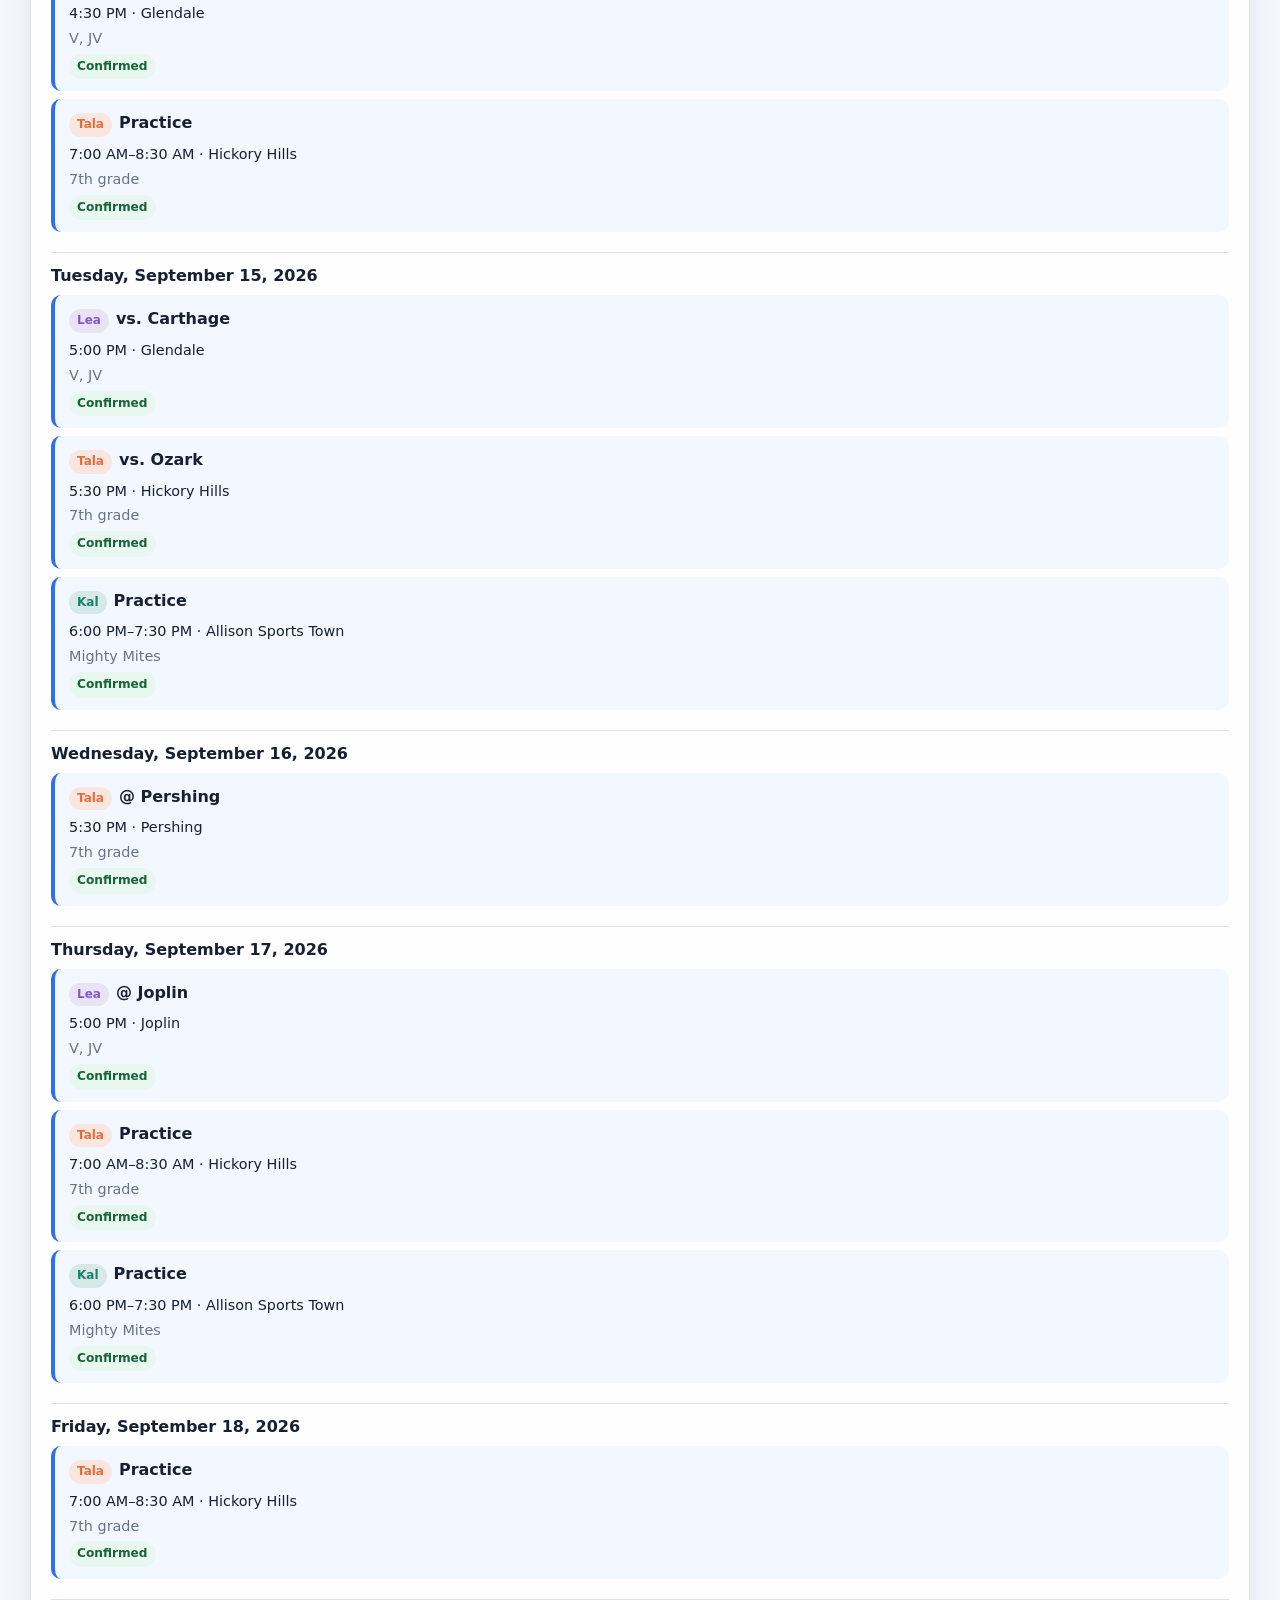
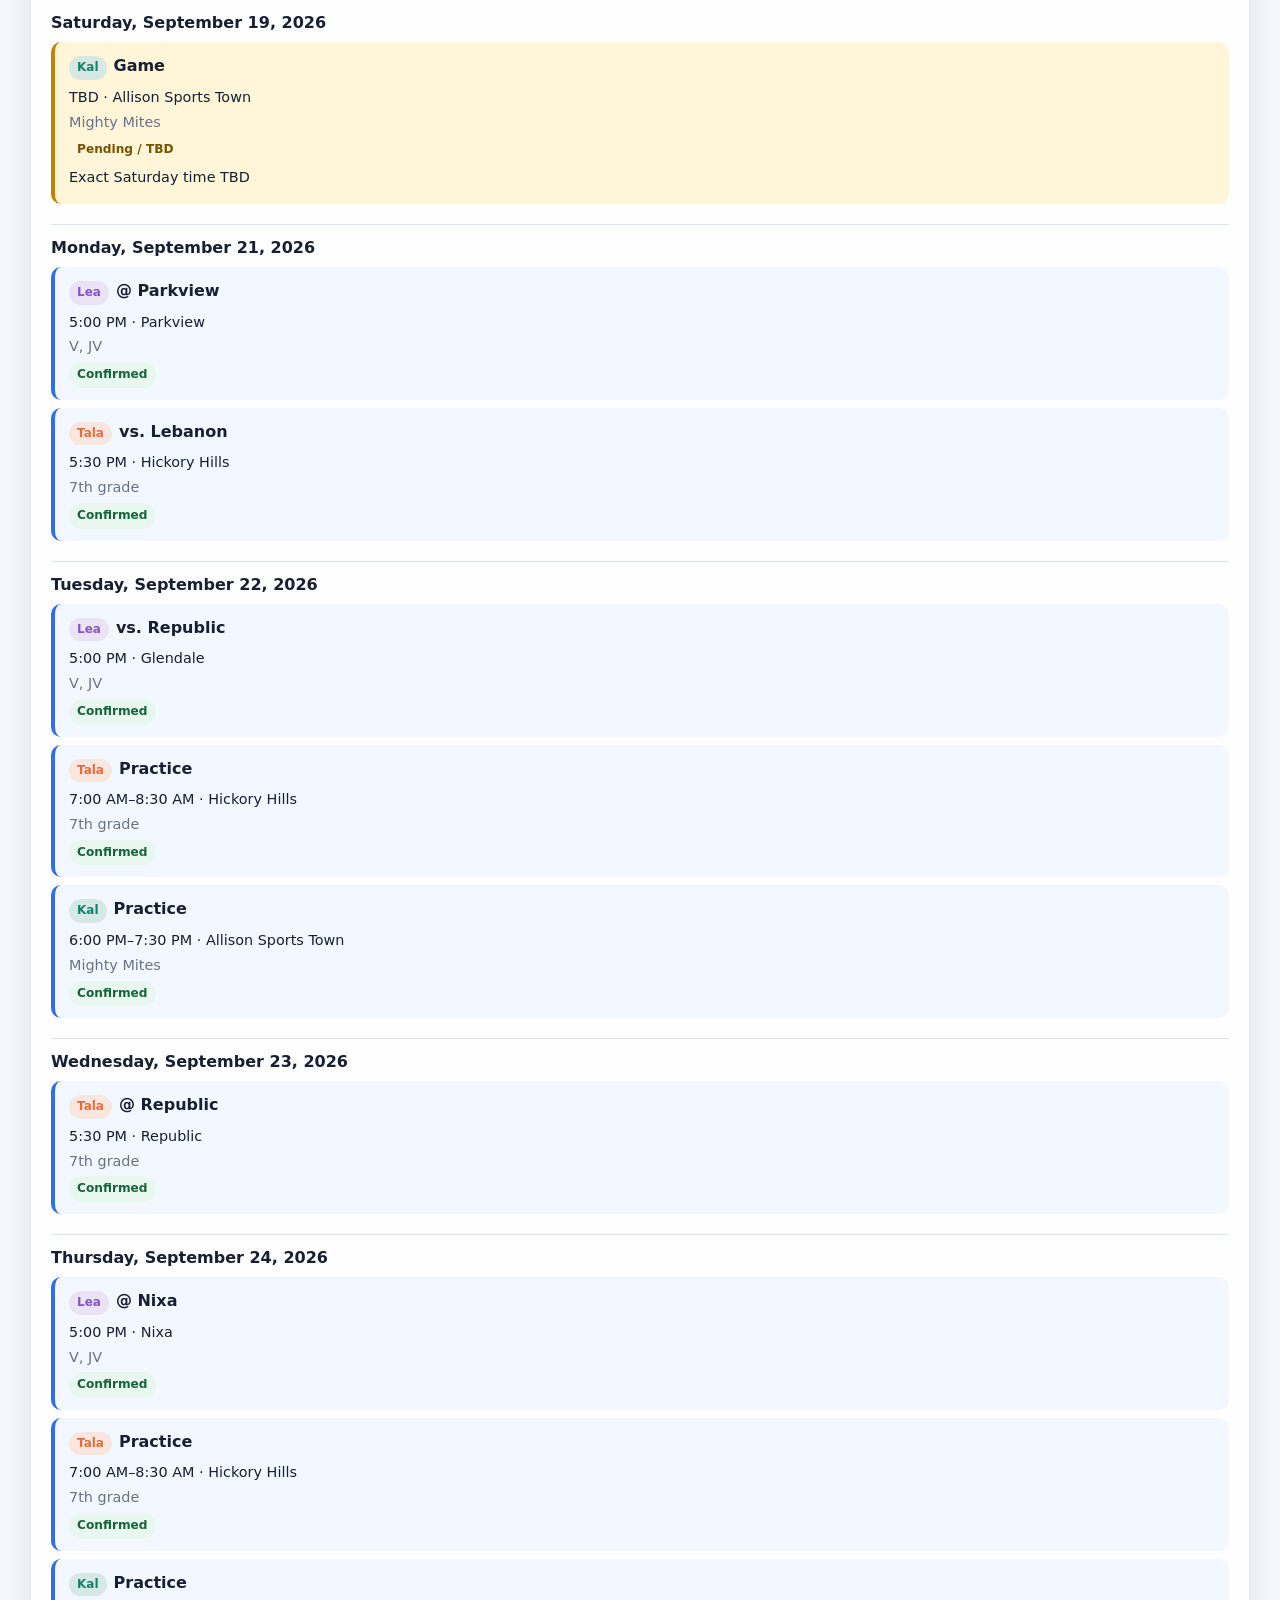
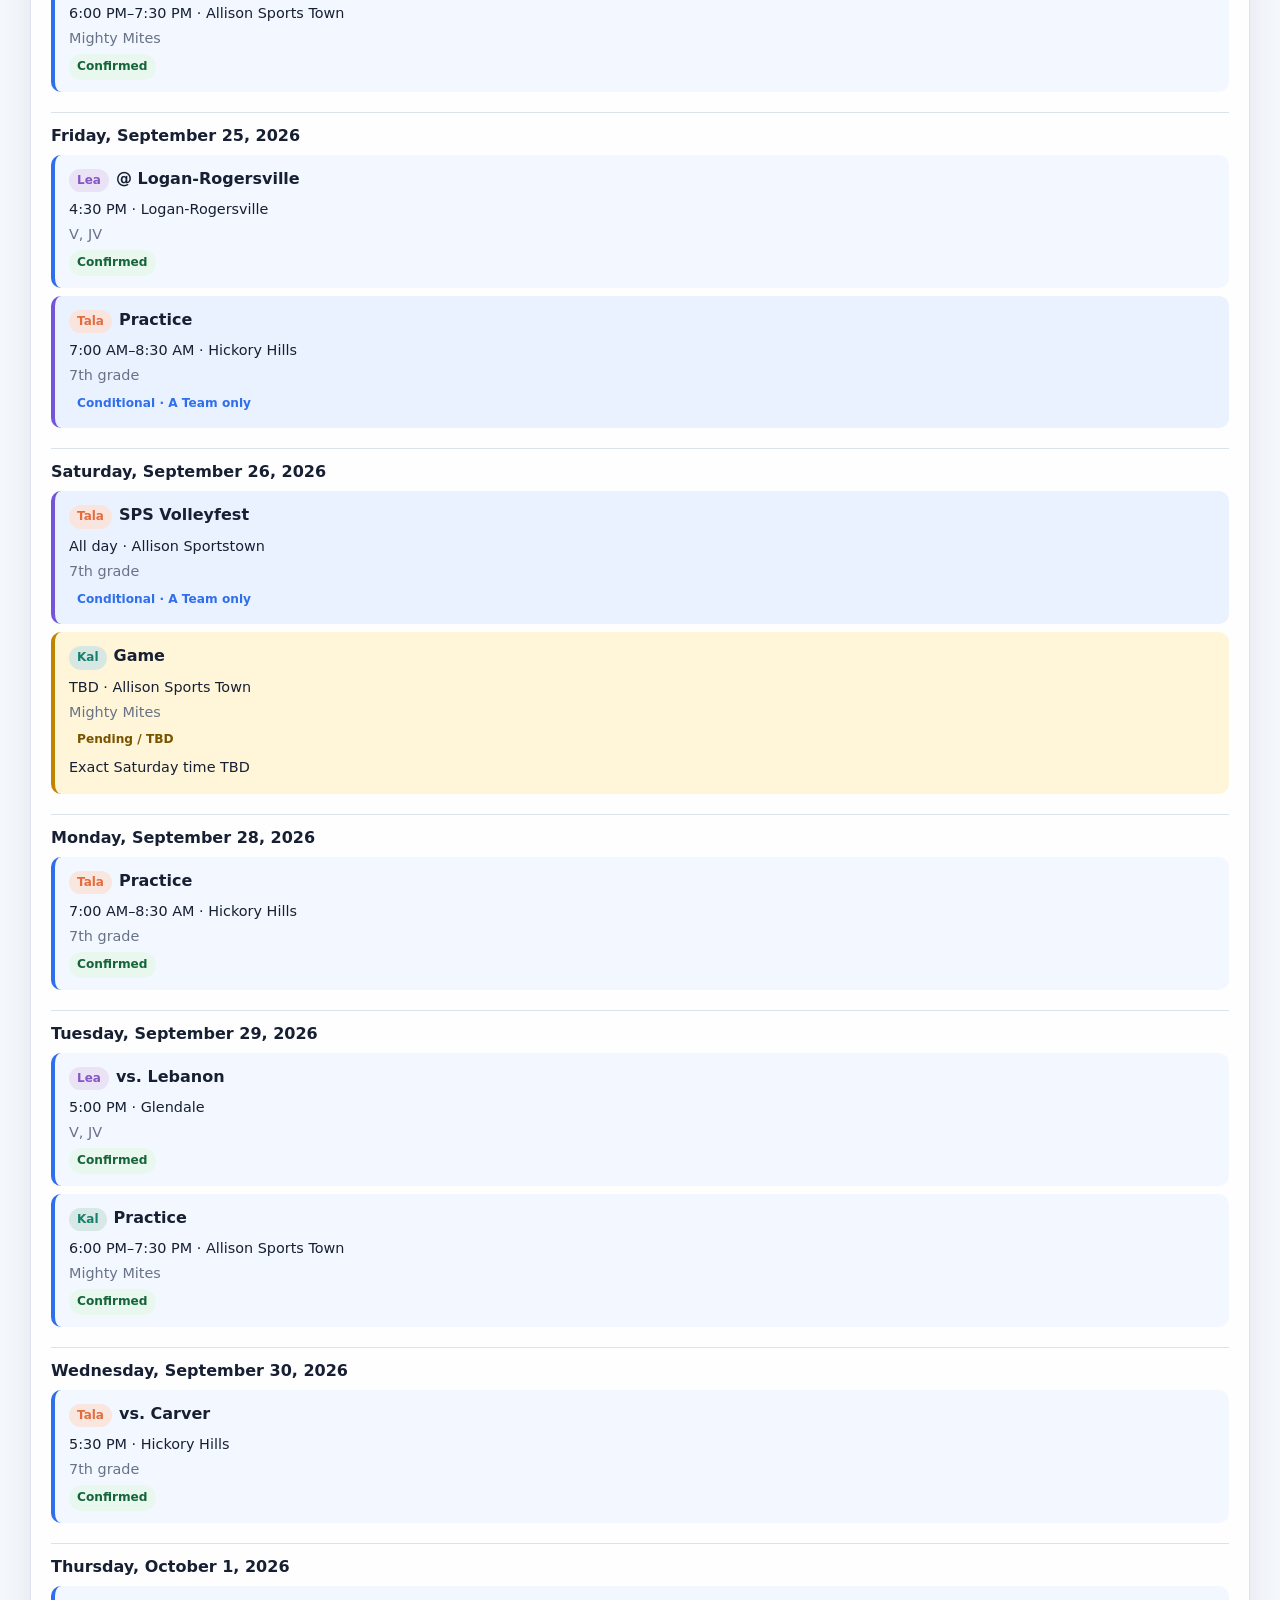
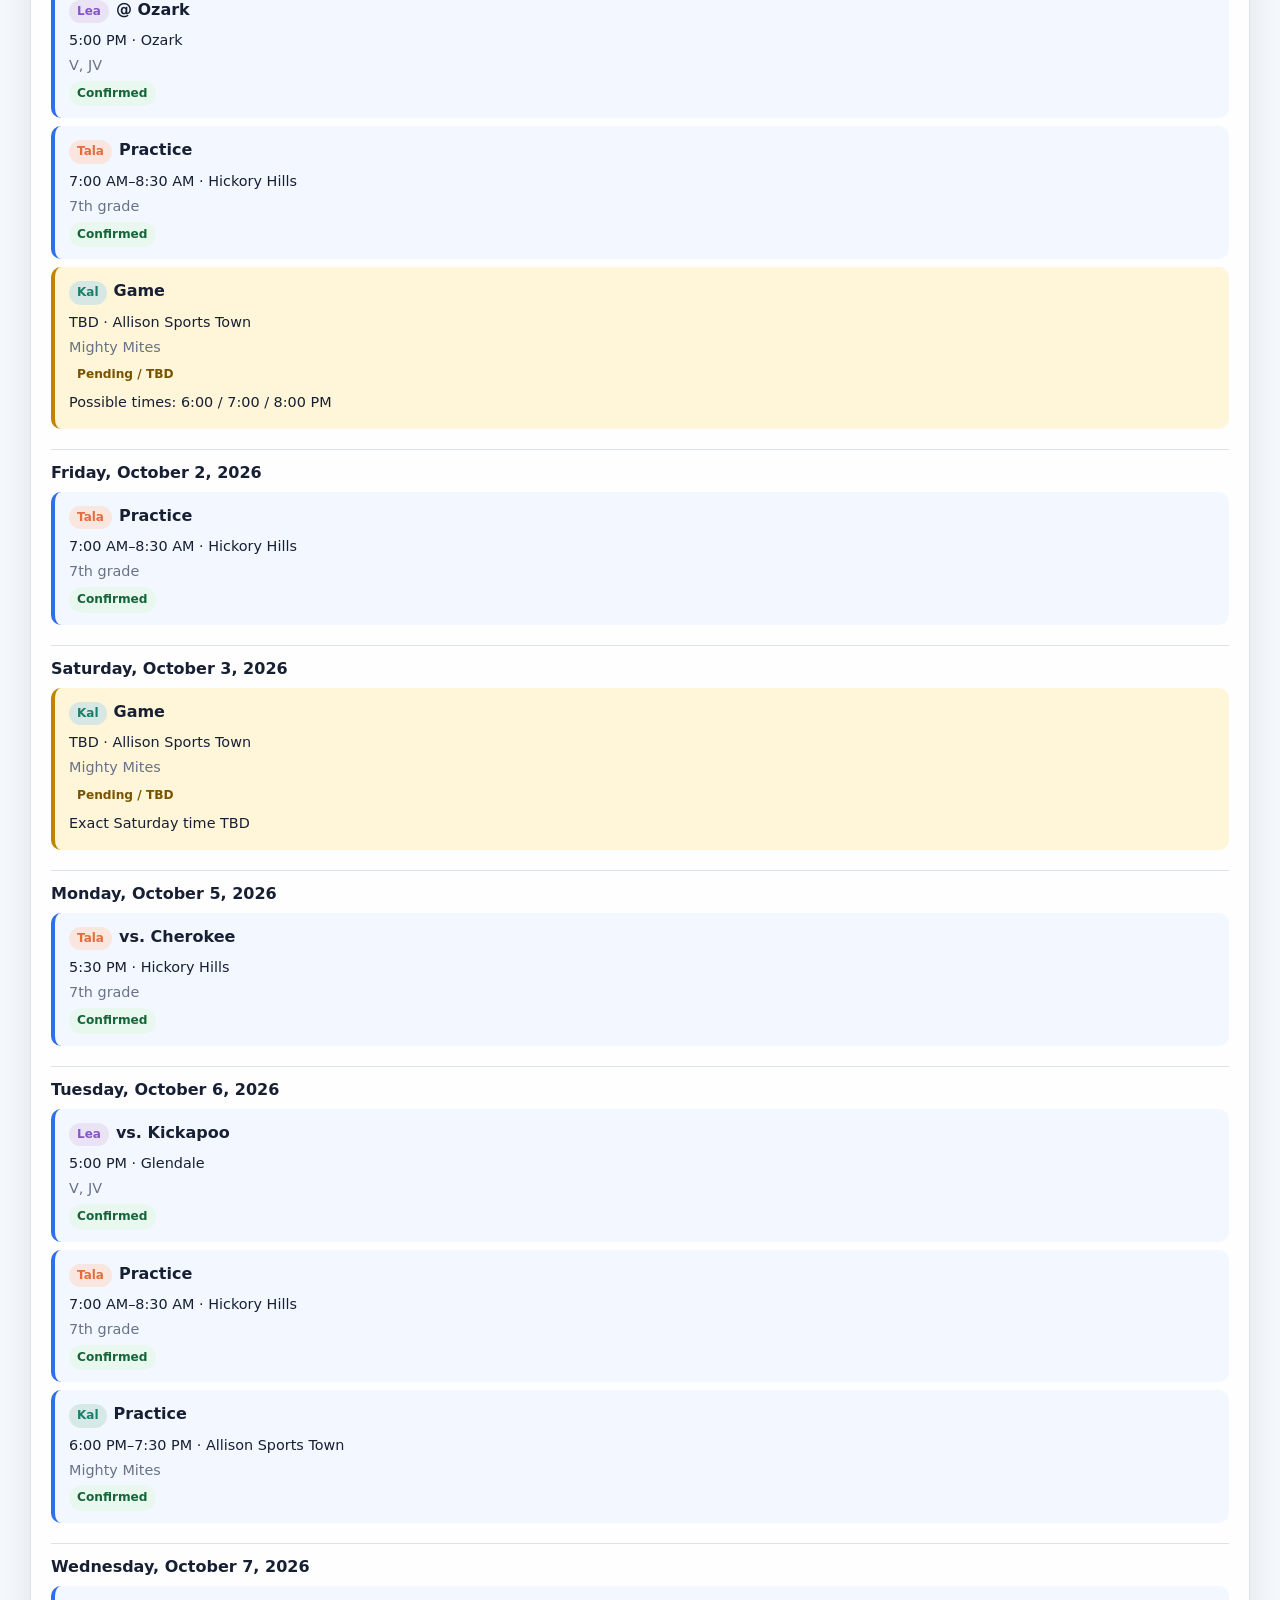
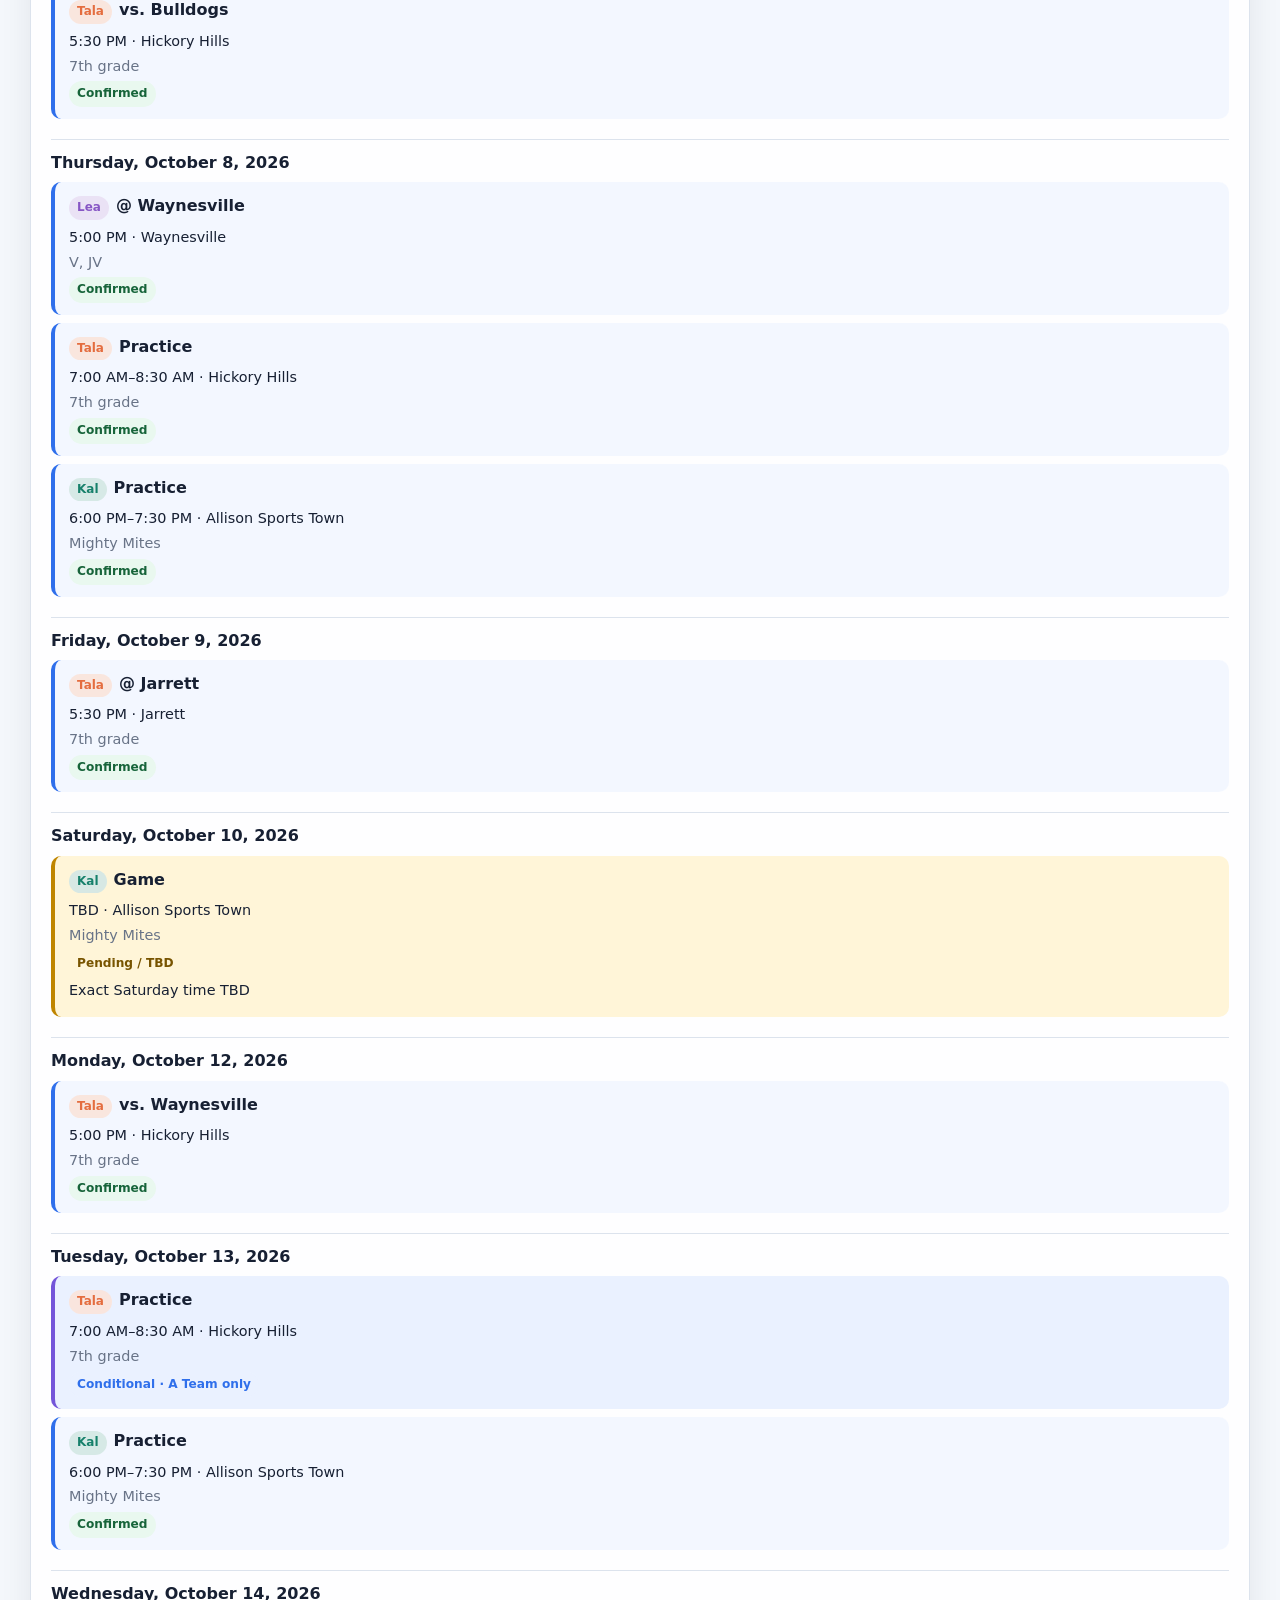
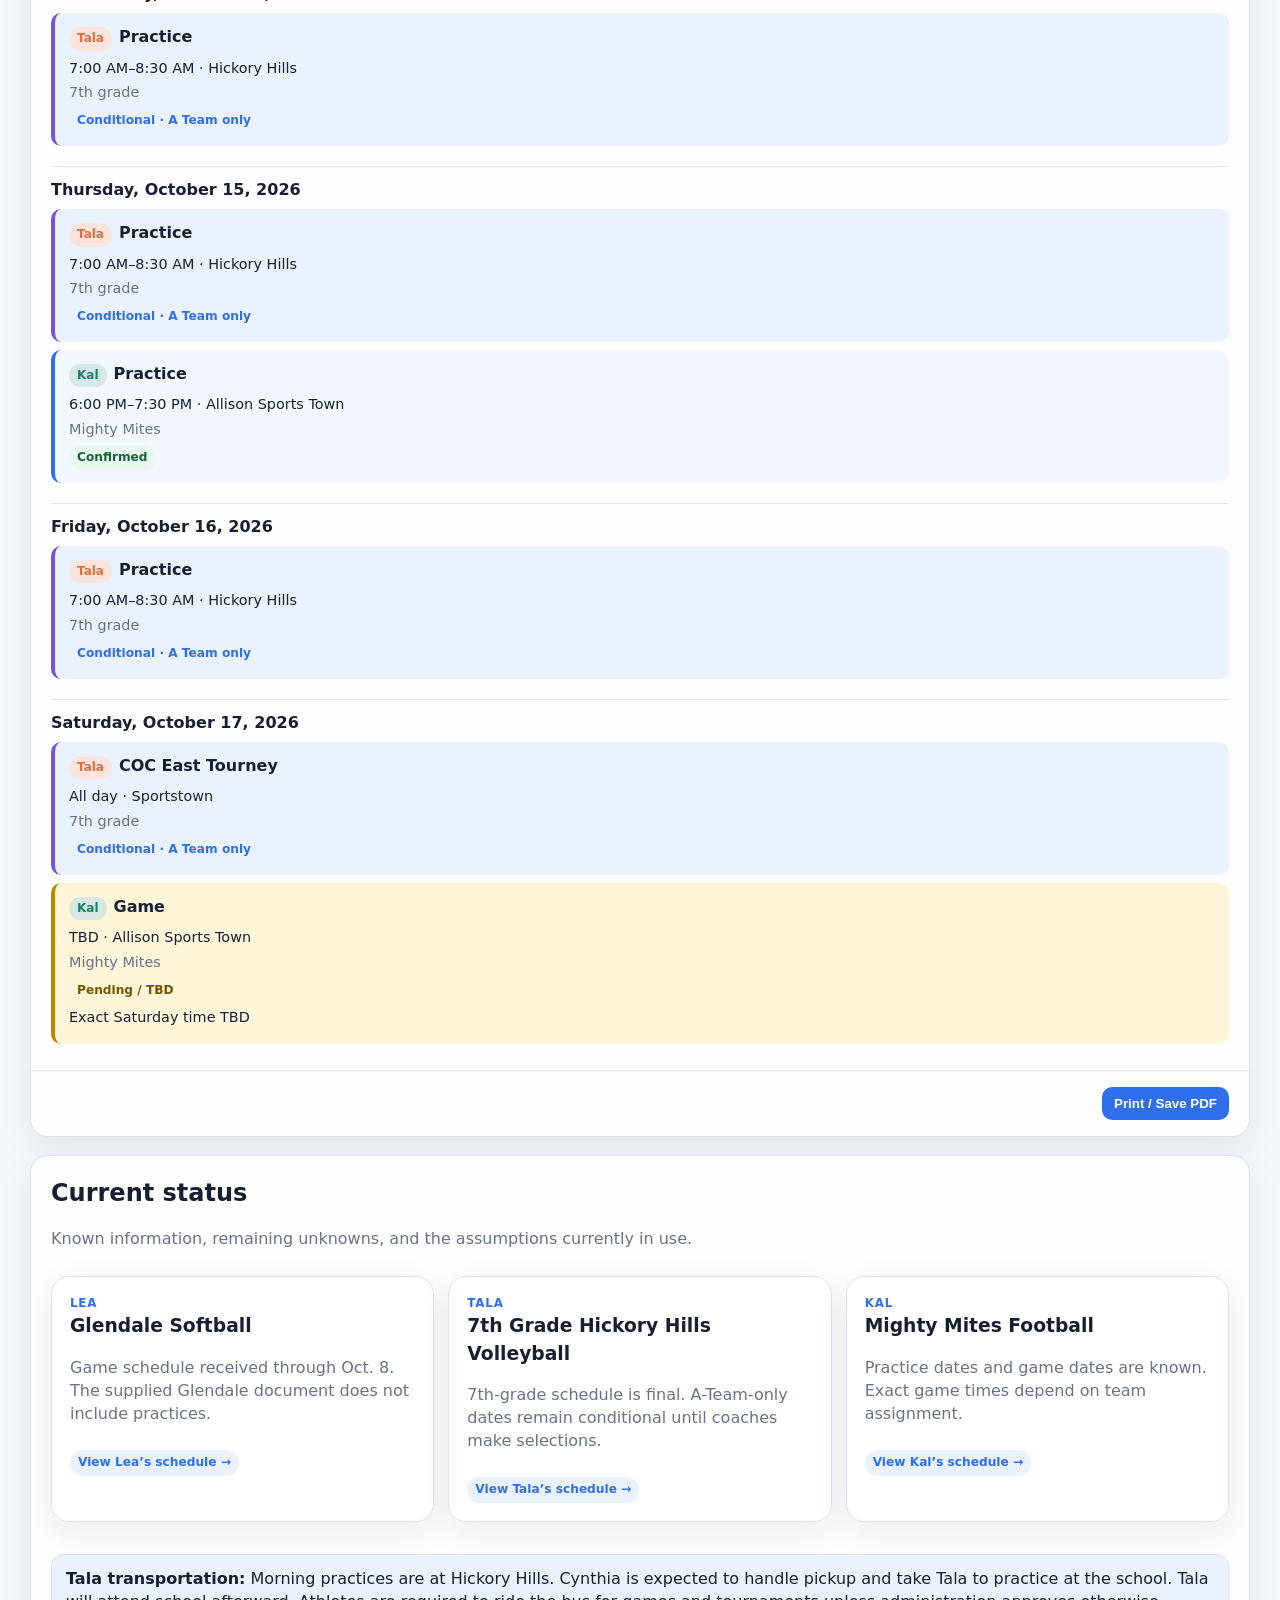
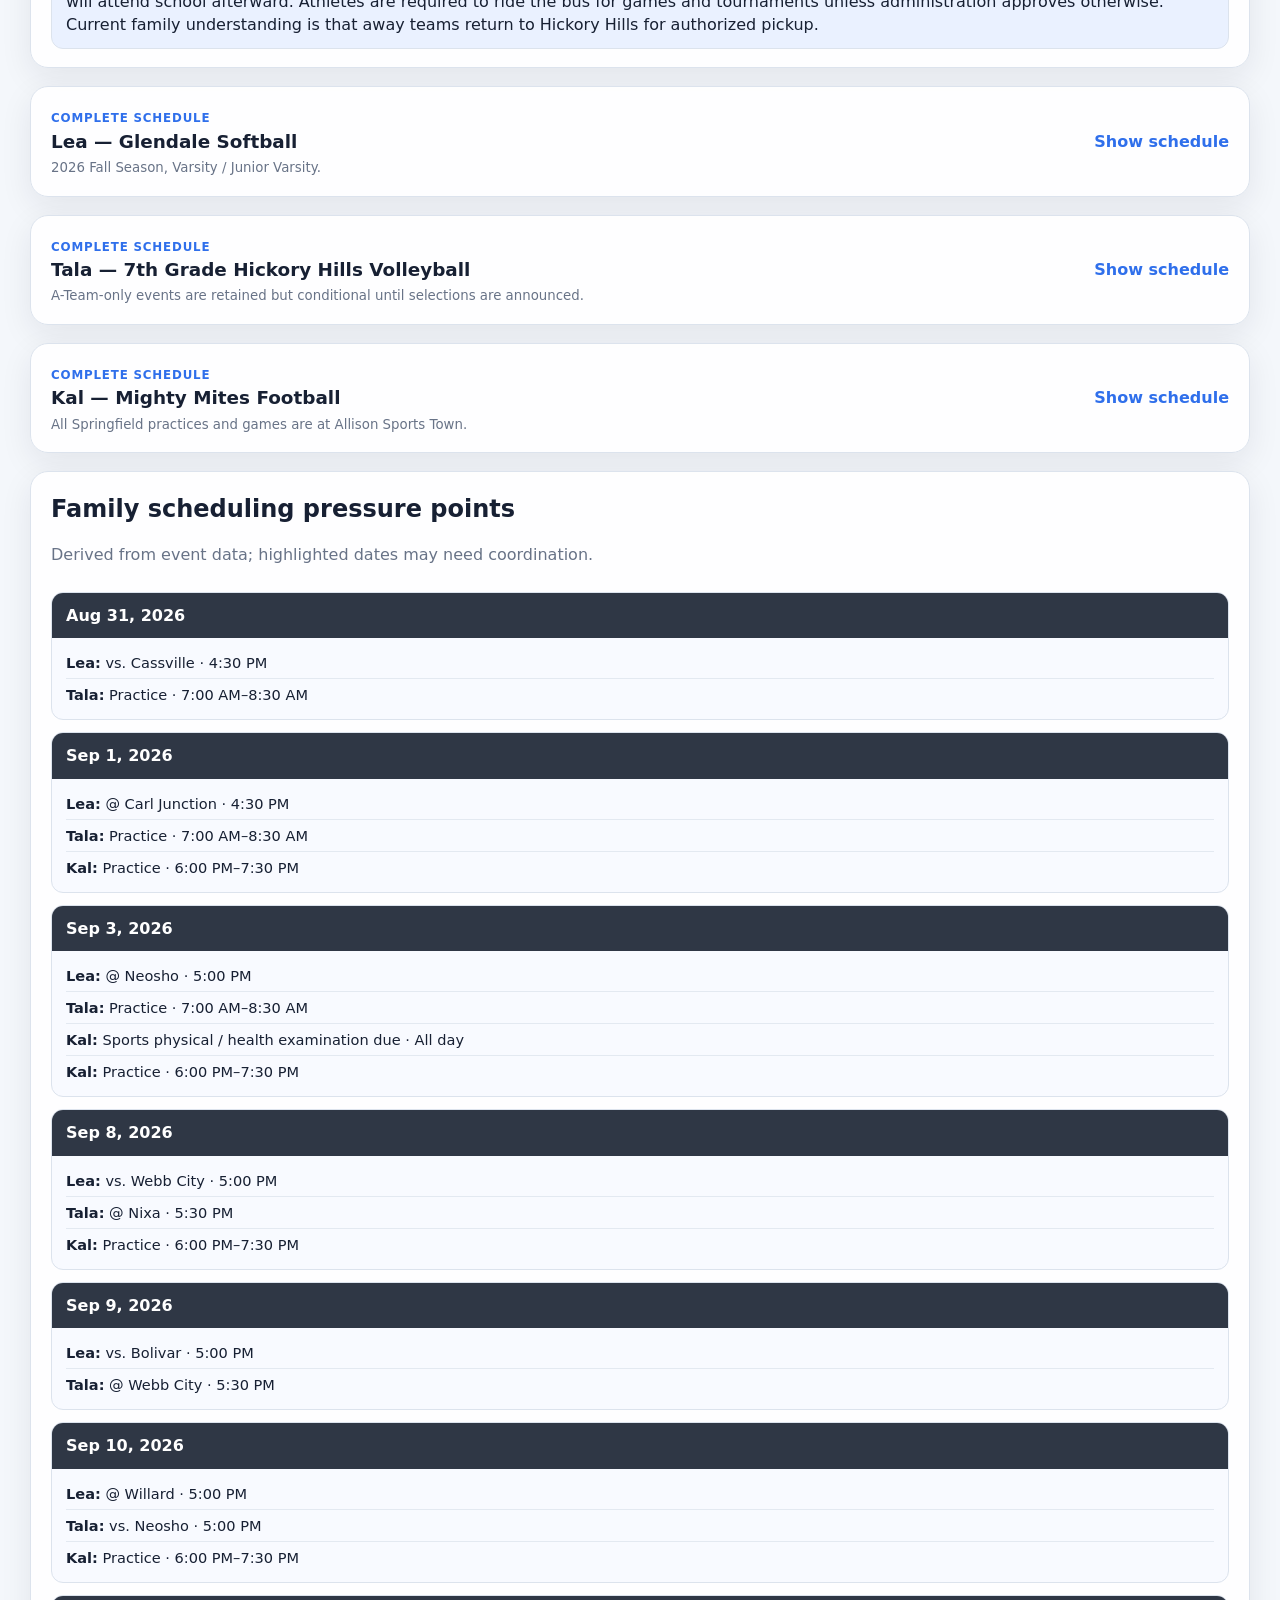
==== commit 34333494: "Improve mobile pressure point layout" ====
--- a/index.html
+++ b/index.html
@@ -1,3 +1,3 @@
 <!doctype html>
-<html lang="en"><head><meta charset="utf-8"><meta name="viewport" content="width=device-width, initial-scale=1"><meta name="color-scheme" content="light dark"><meta name="description" content="Fall 2026 family sports schedule for Lea, Tala, and Kal."><title>Family Fall Sports Schedule 2026</title><link rel="stylesheet" href="assets/styles.css"><script src="assets/app.js" defer></script></head>
-<body><div class="wrap"><header><div class="hero"><div class="eyebrow hero-eyebrow">2026 Fall Sports</div><h1>Family Sports Schedule</h1><p id="hero-copy">A shared schedule for Lea, Tala, and Kal.</p></div><nav aria-label="Schedule sections"><a href="#family-calendar">Family Calendar</a><a href="#overview">Overview</a><a href="#lea">Lea</a><a href="#tala">Tala</a><a href="#kal">Kal</a><a href="#conflicts">Pressure points</a><a href="how-to.html">How to use</a></nav></header><main id="schedule-app" aria-live="polite"><p class="loading">Loading schedule…</p></main><footer><span id="source-status" aria-live="polite"></span><br><strong>Update workflow:</strong> edit the Google Sheet Public Schedule tab, then refresh this page.</footer></div></body></html>
+<html lang="en"><head><meta charset="utf-8"><meta name="viewport" content="width=device-width, initial-scale=1"><meta name="color-scheme" content="light dark"><meta name="description" content="Fall 2026 family sports schedule for Lea, Tala, and Kal."><title>Family Fall Sports Schedule 2026</title><link rel="stylesheet" href="assets/styles.css"><link rel="stylesheet" href="assets/pressure-points.css"><script src="assets/app.js" defer></script></head>
+<body><div class="wrap"><header><div class="hero"><div class="eyebrow hero-eyebrow">2026 Fall Sports</div><h1>Family Sports Schedule</h1><p id="hero-copy">A shared schedule for Lea, Tala, and Kal.</p></div><nav aria-label="Schedule sections"><a href="#family-calendar">Family Calendar</a><a href="#overview">Overview</a><a href="#lea">Lea</a><a href="#tala">Tala</a><a href="#kal">Kal</a><a href="#conflicts">Pressure points</a><a href="how-to.html">How to use</a></nav></header><main id="schedule-app" aria-live="polite"><p class="loading">Loading schedule…</p></main><footer><span id="source-status" aria-live="polite"></span><br><strong>Update workflow:</strong> edit the Google Sheet Public Schedule tab, then refresh this page.</footer></div><script src="assets/pressure-points.js" defer></script></body></html>
--- a/assets/pressure-points.css
+++ b/assets/pressure-points.css
@@ -0,0 +1,65 @@
+.pressure-groups {
+  display: grid;
+  gap: 12px;
+  padding: 0 20px 20px;
+}
+
+.pressure-group {
+  overflow: hidden;
+  border: 1px solid var(--line);
+  border-radius: 12px;
+  background: color-mix(in srgb, var(--accent-soft) 34%, transparent);
+}
+
+.pressure-date {
+  padding: 11px 14px;
+  background: #2f3745;
+  color: #fff;
+  font-weight: 800;
+}
+
+.pressure-activities {
+  padding: 9px 14px;
+}
+
+.pressure-activity {
+  overflow-wrap: anywhere;
+  padding: 5px 0;
+  font-size: .91rem;
+}
+
+.pressure-activity + .pressure-activity {
+  border-top: 1px solid color-mix(in srgb, var(--line) 75%, transparent);
+}
+
+@media (max-width: 820px) {
+  .pressure-groups {
+    padding: 0 15px 15px;
+  }
+}
+
+@media print {
+  #schedule-app > section#conflicts,
+  #conflicts {
+    display: block !important;
+    border: 0 !important;
+    box-shadow: none !important;
+    margin: 0 !important;
+  }
+
+  .pressure-groups {
+    padding: 0;
+  }
+
+  .pressure-group {
+    break-inside: avoid;
+    border: 1px solid #bbb;
+    background: #fff;
+  }
+
+  .pressure-date {
+    border-bottom: 1px solid #bbb;
+    background: #eee;
+    color: #111;
+  }
+}
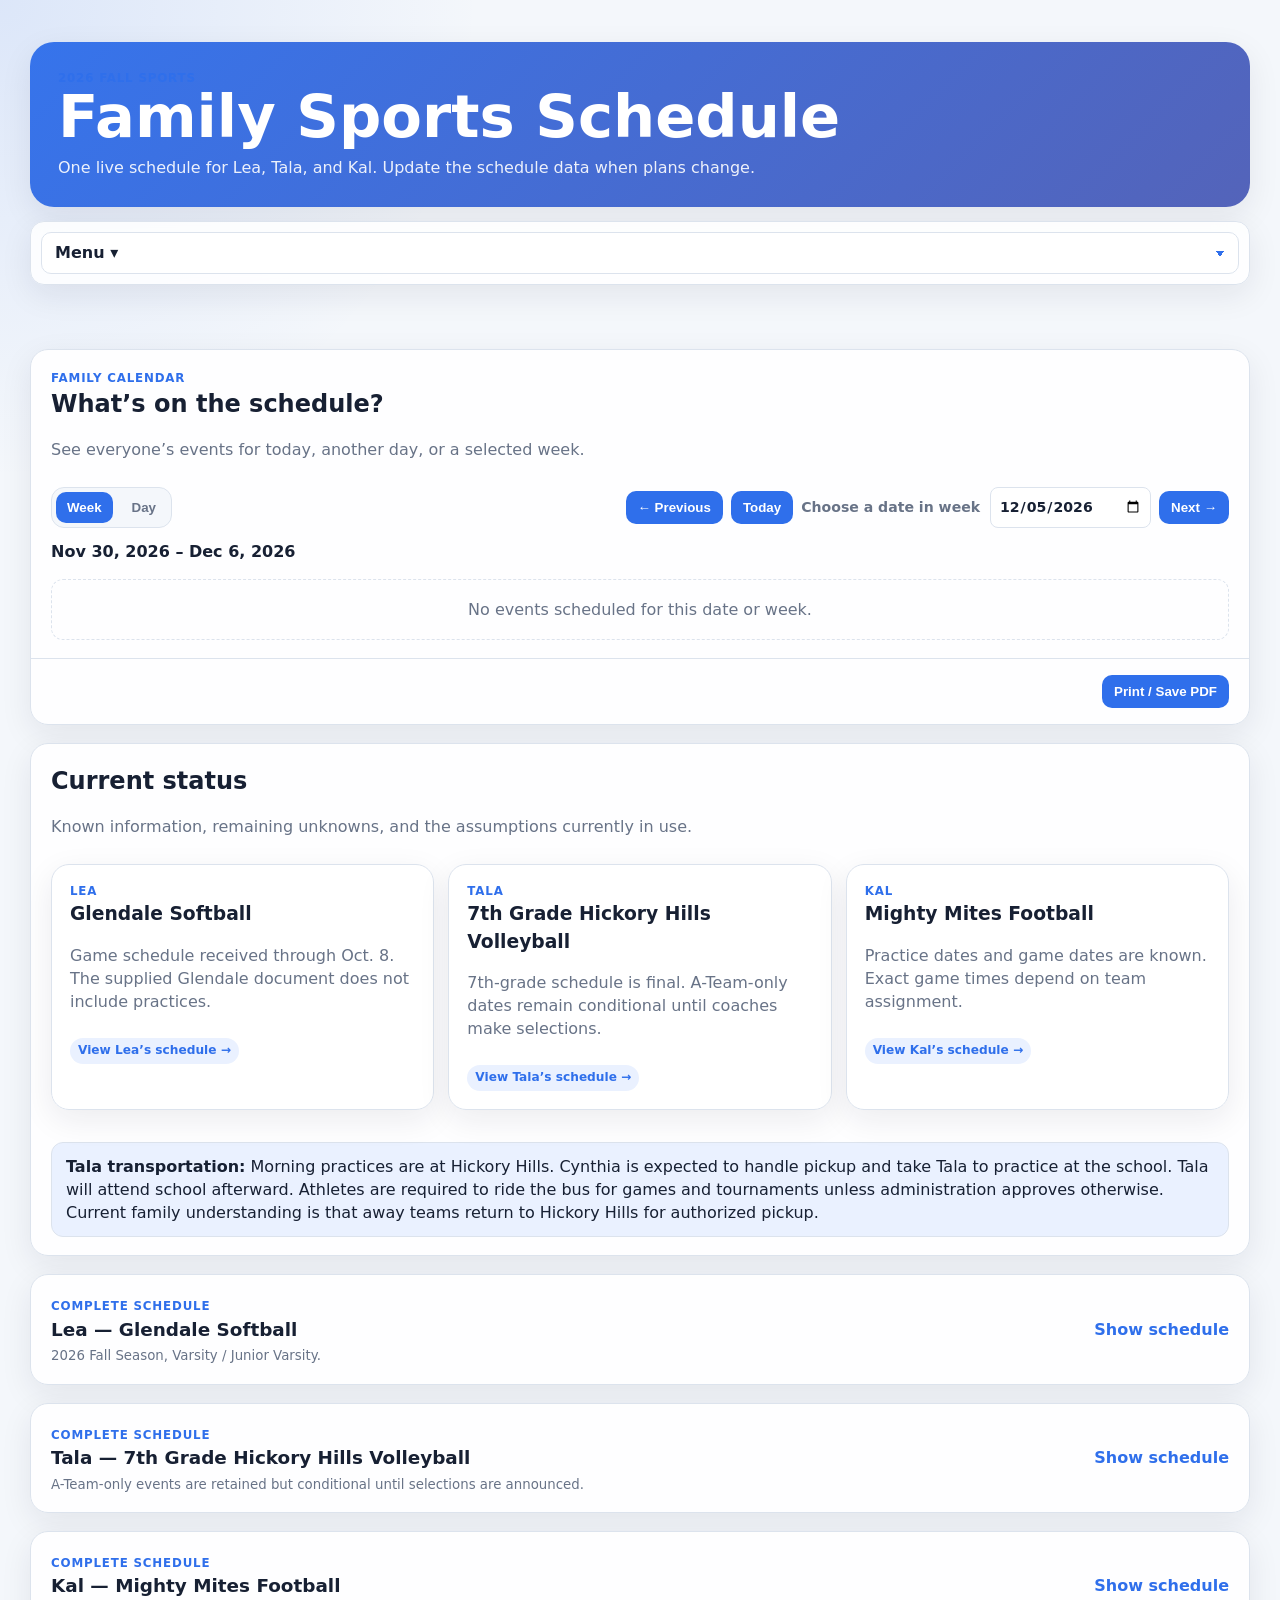
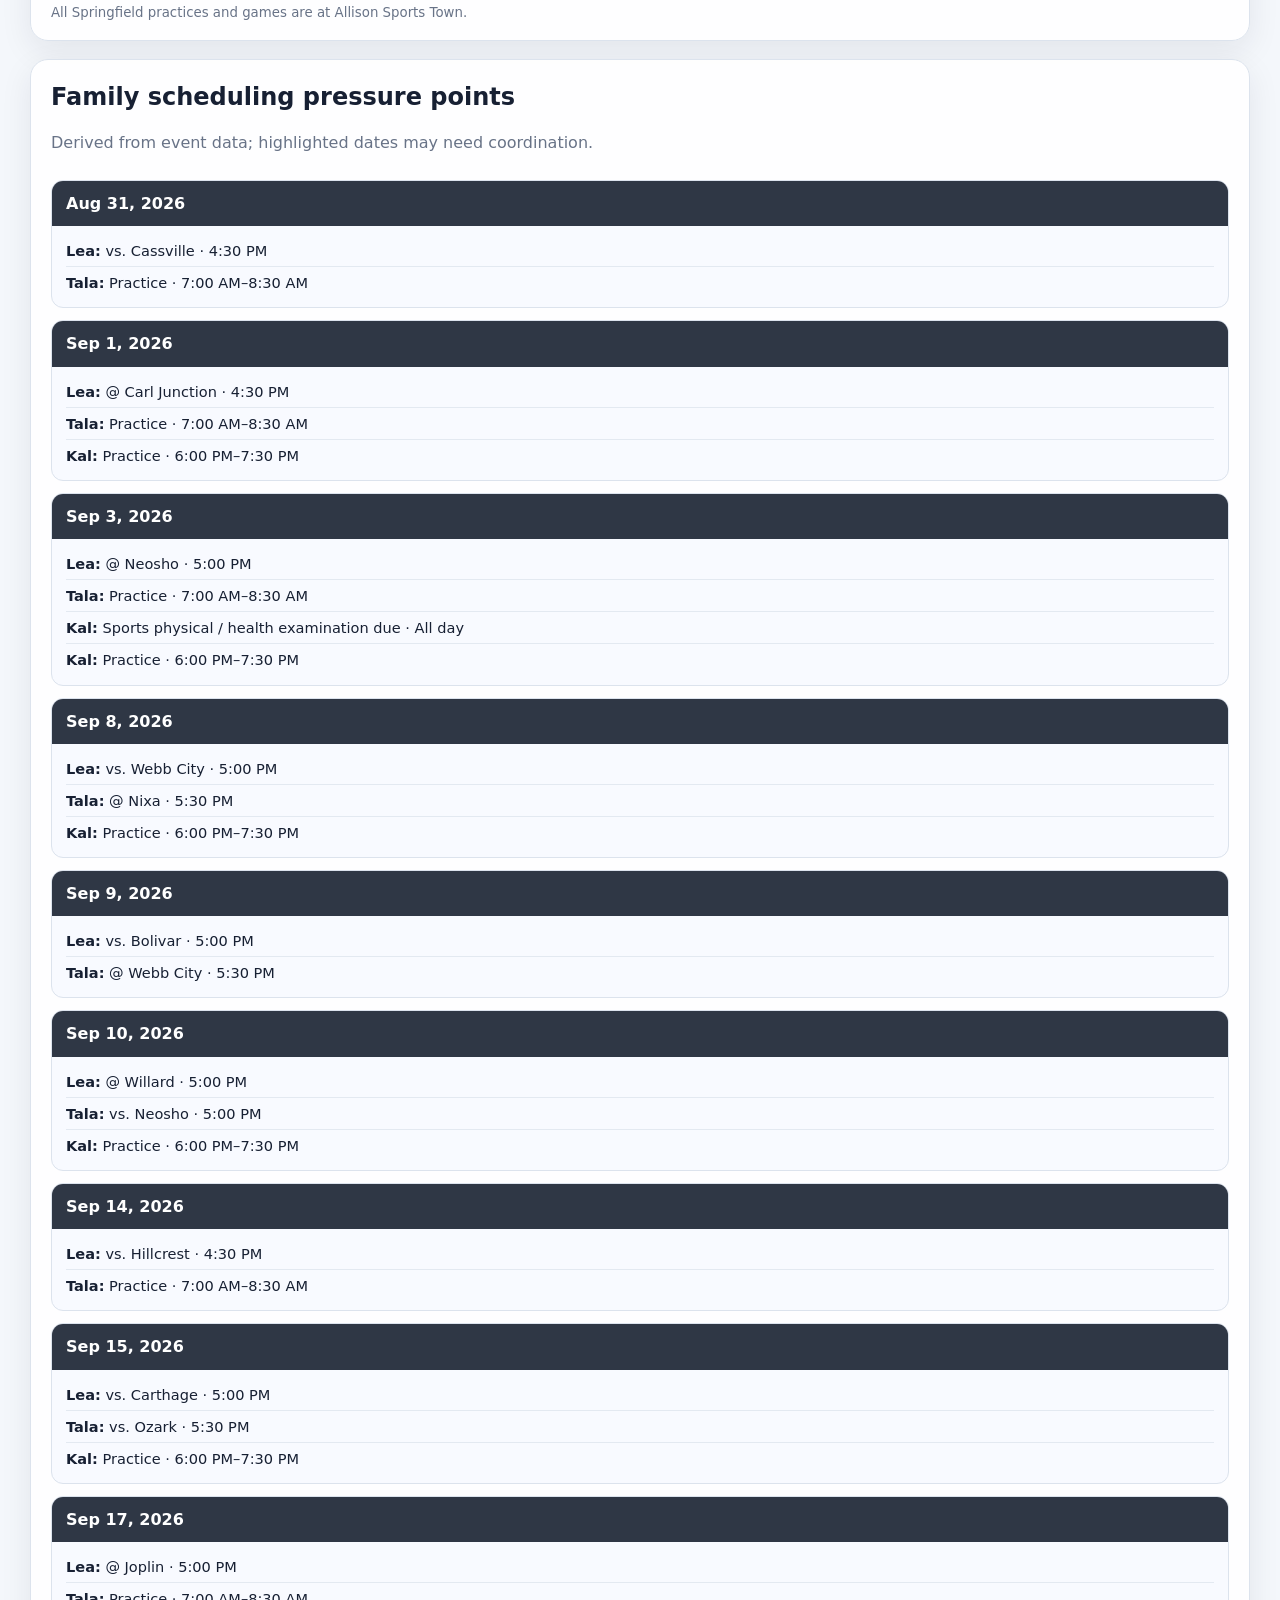
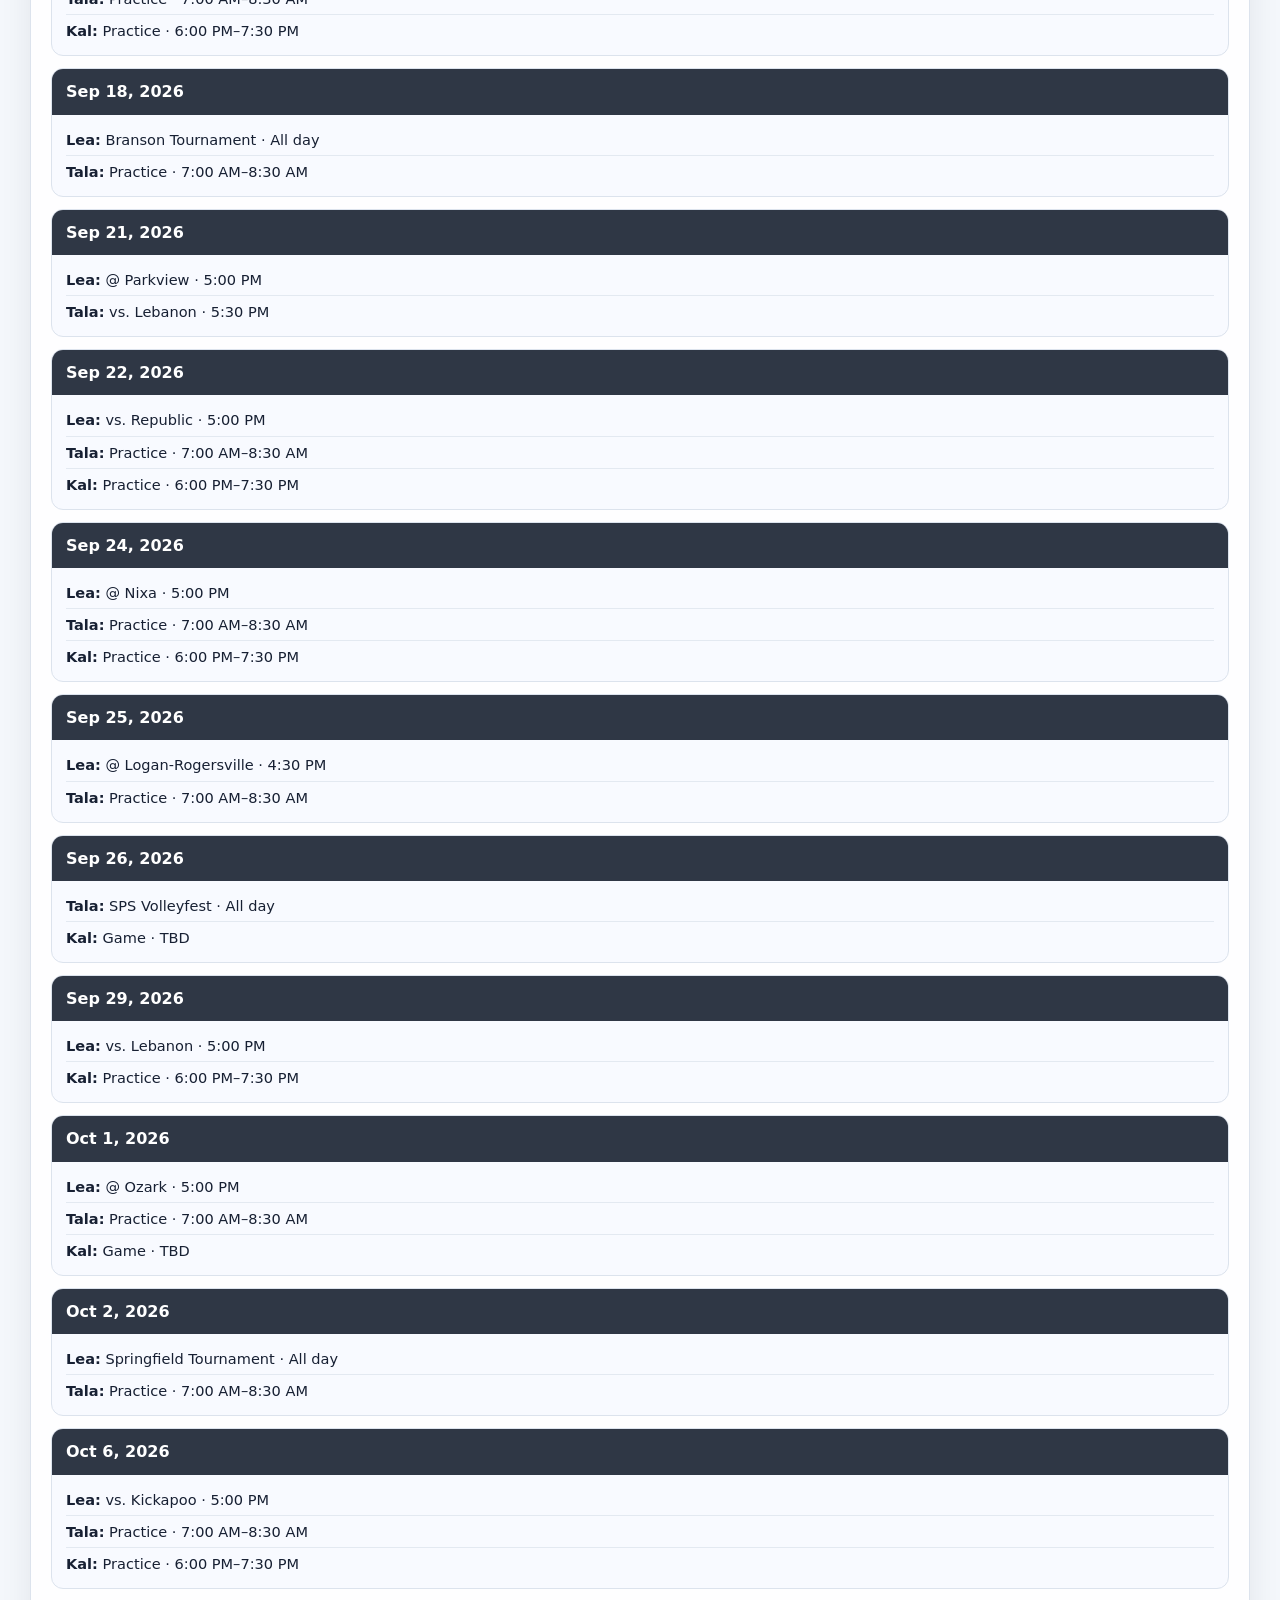
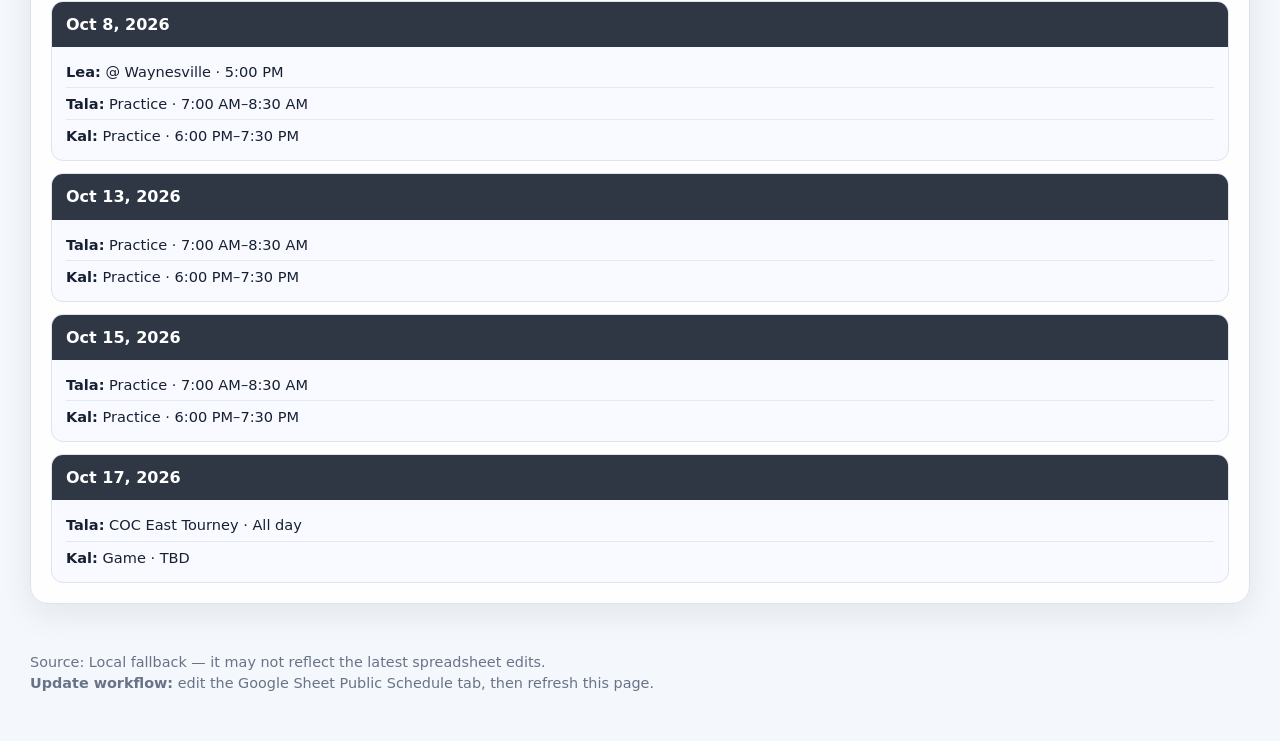
==== commit dd309ca5: "Fix week filtering and compact site navigation" ====
--- a/index.html
+++ b/index.html
@@ -1,3 +1,3 @@
 <!doctype html>
 <html lang="en"><head><meta charset="utf-8"><meta name="viewport" content="width=device-width, initial-scale=1"><meta name="color-scheme" content="light dark"><meta name="description" content="Fall 2026 family sports schedule for Lea, Tala, and Kal."><title>Family Fall Sports Schedule 2026</title><link rel="stylesheet" href="assets/styles.css"><link rel="stylesheet" href="assets/pressure-points.css"><script src="assets/app.js" defer></script></head>
-<body><div class="wrap"><header><div class="hero"><div class="eyebrow hero-eyebrow">2026 Fall Sports</div><h1>Family Sports Schedule</h1><p id="hero-copy">A shared schedule for Lea, Tala, and Kal.</p></div><nav aria-label="Schedule sections"><a href="#family-calendar">Family Calendar</a><a href="#overview">Overview</a><a href="#lea">Lea</a><a href="#tala">Tala</a><a href="#kal">Kal</a><a href="#conflicts">Pressure points</a><a href="how-to.html">How to use</a></nav></header><main id="schedule-app" aria-live="polite"><p class="loading">Loading schedule…</p></main><footer><span id="source-status" aria-live="polite"></span><br><strong>Update workflow:</strong> edit the Google Sheet Public Schedule tab, then refresh this page.</footer></div><script src="assets/pressure-points.js" defer></script></body></html>
+<body><div class="wrap"><header><div class="hero"><div class="eyebrow hero-eyebrow">2026 Fall Sports</div><h1>Family Sports Schedule</h1><p id="hero-copy">A shared schedule for Lea, Tala, and Kal.</p></div><nav aria-label="Schedule navigation"><select aria-label="Menu" onchange="if(this.value) location.href=this.value"><option value="" selected>Menu ▾</option><option value="#family-calendar">Family Calendar</option><option value="#overview">Overview</option><option value="#lea">Lea</option><option value="#tala">Tala</option><option value="#kal">Kal</option><option value="#conflicts">Pressure Points</option><option value="how-to.html">How to Use</option></select></nav></header><main id="schedule-app" aria-live="polite"><p class="loading">Loading schedule…</p></main><footer><span id="source-status" aria-live="polite"></span><br><strong>Update workflow:</strong> edit the Google Sheet Public Schedule tab, then refresh this page.</footer></div><script src="assets/pressure-points.js" defer></script></body></html>
--- a/assets/styles.css
+++ b/assets/styles.css
@@ -4,3 +4,4 @@
 @media(min-width:821px){.child-schedule .desktop-table{display:block}.child-schedule .agenda{display:none}}
 @media print{body{background:#fff;color:#111}.wrap{width:100%}header,footer,.no-print,#overview,.full-schedule,#conflicts{display:none!important}main{display:block!important}#schedule-app>section:not(#family-calendar),.child-schedule .section-head,.child-schedule .view-tools,.child-schedule .note,.child-schedule .desktop-table{display:none!important}#family-calendar,.child-schedule{display:block!important;border:0!important;box-shadow:none!important;margin:0!important}.print-only{display:block!important;padding:0 0 14px}.agenda{padding:0}.agenda-event{break-inside:avoid;background:#fff!important;border:1px solid #bbb!important}.child-pill{border:1px solid #aaa}.child-schedule .agenda{display:block!important}.child-schedule .schedule-content{padding:0}button{display:none!important}}
 #schedule-app>section.child-schedule{display:block!important}
+nav select{appearance:none;display:block;width:100%;min-height:42px;padding:8px 38px 8px 13px;border:1px solid var(--line);border-radius:10px;background:var(--panel);color:var(--text);font:inherit;font-weight:800;cursor:pointer;background-image:linear-gradient(45deg,transparent 50%,var(--accent) 50%),linear-gradient(135deg,var(--accent) 50%,transparent 50%);background-position:calc(100% - 18px) 18px,calc(100% - 13px) 18px;background-size:5px 5px,5px 5px;background-repeat:no-repeat}nav select:focus-visible{outline:3px solid color-mix(in srgb,var(--accent) 35%,transparent);outline-offset:2px}nav{display:block}
